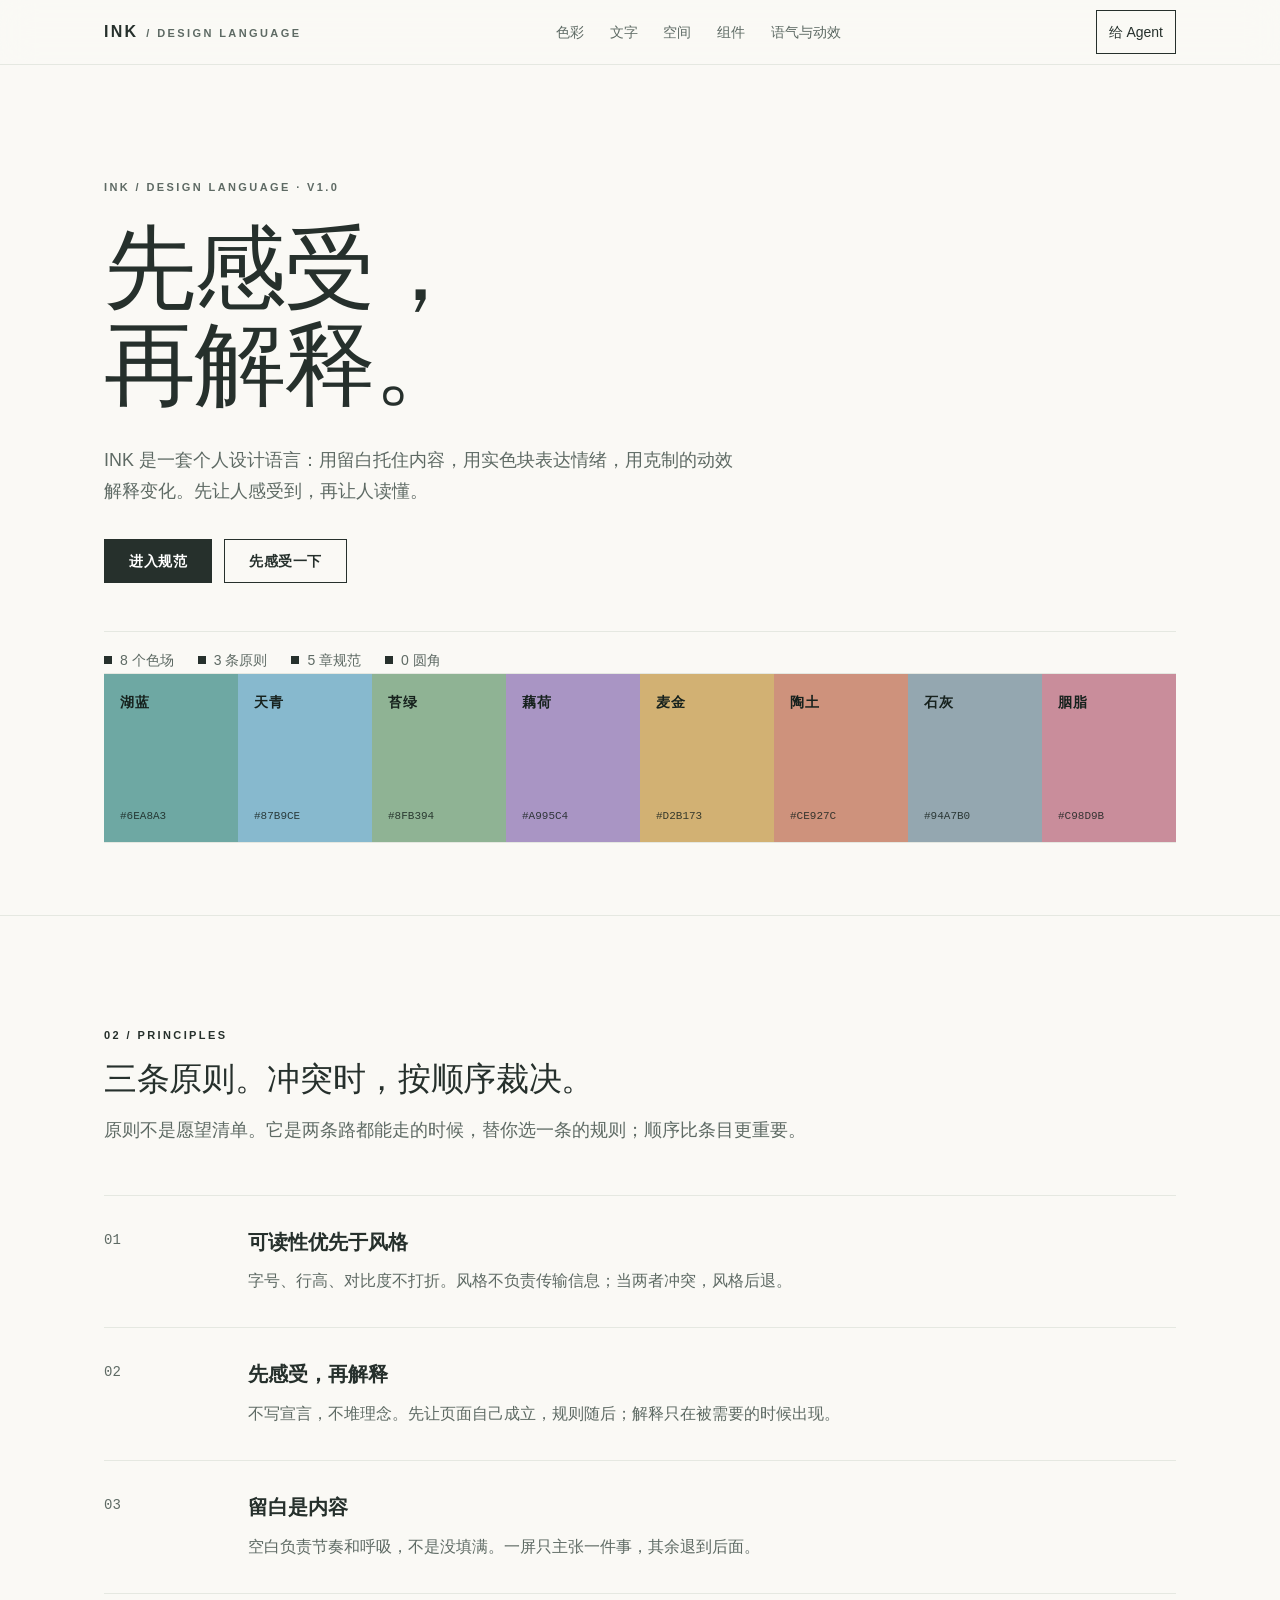
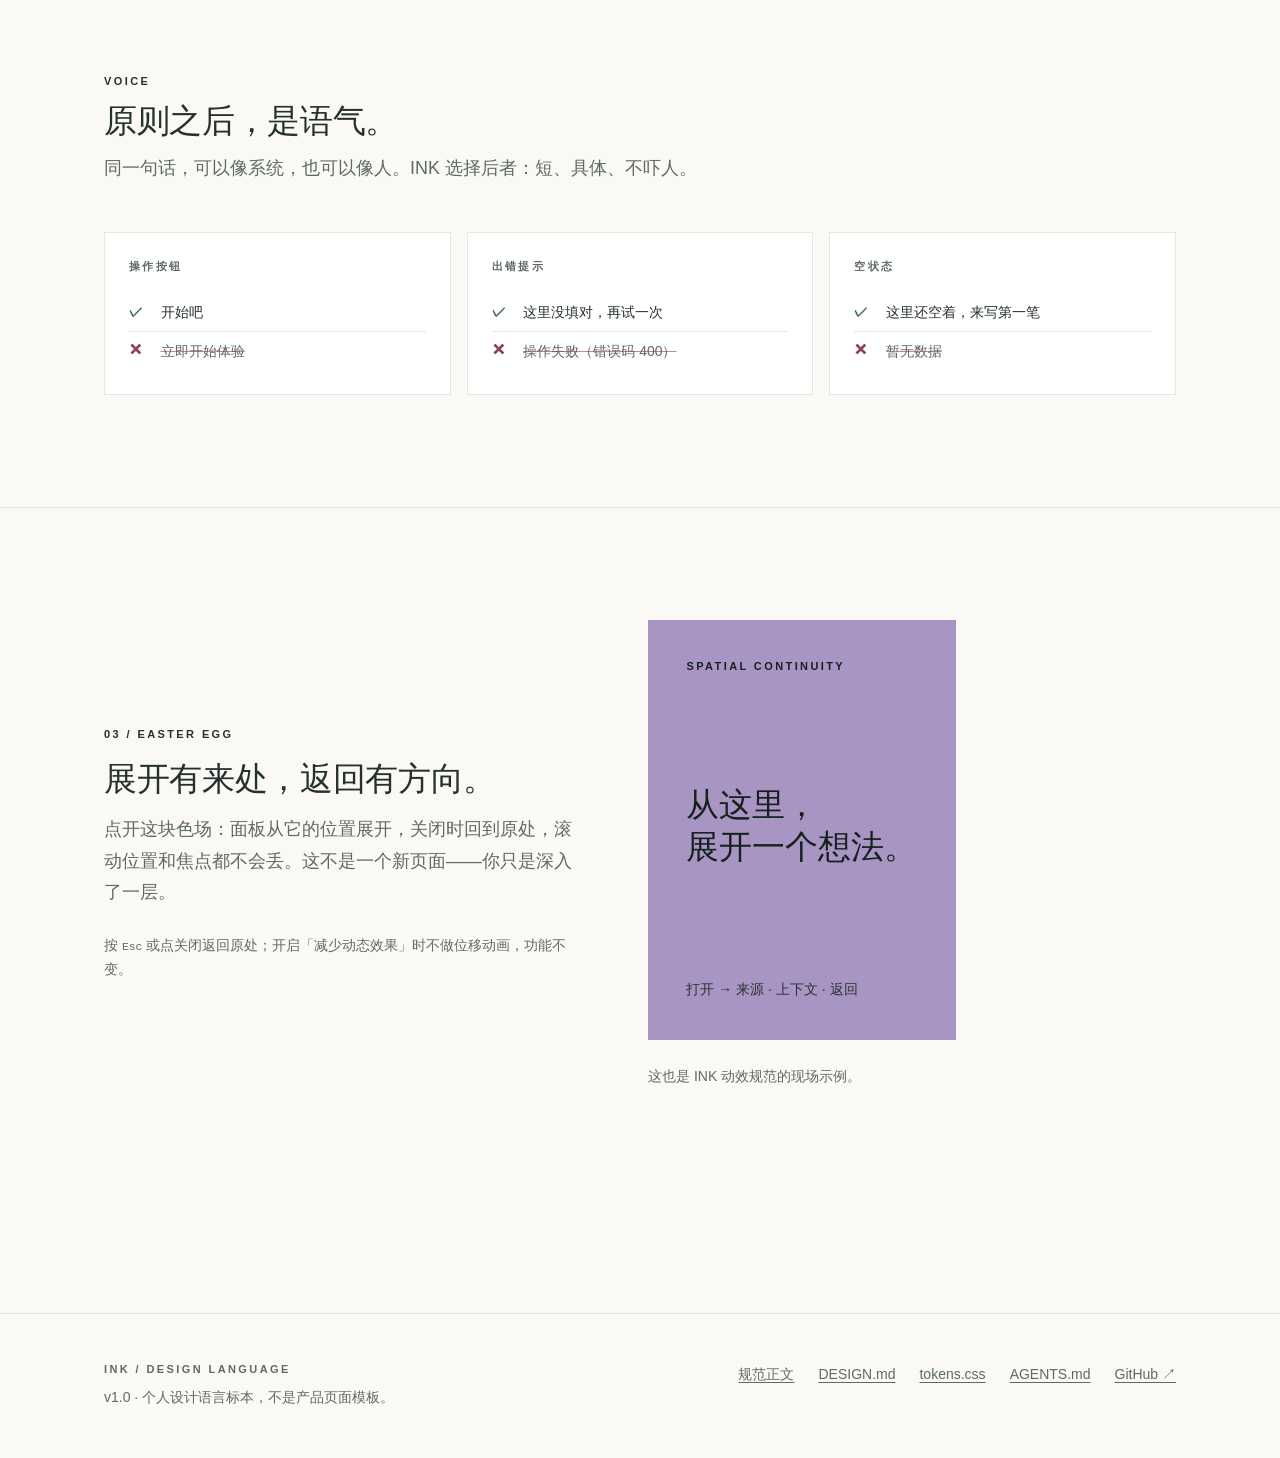
==== index.html @ 75562c55 "INK Design Language v1.0：首页、五章规范正文与 agent 文档" ====
<!doctype html>
<html lang="zh-CN">
<head>
  <meta charset="utf-8">
  <meta name="viewport" content="width=device-width, initial-scale=1">
  <title>INK Design Language · 先感受，再解释</title>
  <meta name="description" content="INK 是一套个人设计语言：用留白托住内容，用实色块表达情绪，用克制的动效解释变化。包含色彩、文字、空间、组件、语气与动效五章规范。">
  <meta name="theme-color" content="#FAF9F5">
  <meta property="og:title" content="INK Design Language · 先感受，再解释">
  <meta property="og:description" content="个人设计语言标本：8 个色场、3 条原则、5 章规范，以及一份可以直接交给 Agent 的实现约束。">
  <meta property="og:type" content="website">
  <link rel="icon" href="assets/favicon.svg" type="image/svg+xml">
  <link rel="stylesheet" href="tokens.css">
  <link rel="stylesheet" href="assets/site.css">
</head>
<body>
  <a class="skip-link" href="#main">跳到内容</a>

  <header class="site-header">
    <div class="site-header__inner">
      <a class="brand" href="index.html">INK <span class="brand__sub">/ Design Language</span></a>
      <nav class="site-nav" aria-label="规范正文">
        <a href="spec/color.html">色彩</a>
        <a href="spec/typography.html">文字</a>
        <a href="spec/space.html">空间</a>
        <a href="spec/components.html">组件</a>
        <a href="spec/voice-motion.html">语气与动效</a>
      </nav>
      <a class="nav-agent" href="AGENTS.md">给 Agent</a>
    </div>
  </header>

  <main id="main">
    <!-- 01 / 开场：一句话，是第一屏的主角 -->
    <section class="hero">
      <div class="wrap">
        <p class="kicker rise" style="--i: 0">INK / DESIGN LANGUAGE · v1.0</p>
        <h1 class="display hero__title rise" style="--i: 1">先感受，<br>再解释。</h1>
        <p class="lede hero__lede rise" style="--i: 2">INK 是一套个人设计语言：用留白托住内容，用实色块表达情绪，用克制的动效解释变化。先让人感受到，再让人读懂。</p>
        <div class="hero__actions rise" style="--i: 3">
          <a class="btn btn--primary" href="spec/color.html">进入规范</a>
          <a class="btn" href="#easter">先感受一下</a>
        </div>
        <p class="hero__meta rise" style="--i: 4">
          <span>8 个色场</span>
          <span>3 条原则</span>
          <span>5 章规范</span>
          <span>0 圆角</span>
        </p>
      </div>

      <div class="wrap">
        <nav class="band" aria-label="INK 色板；每一项进入色彩规范">
          <a class="band__item tone-lake" href="spec/color.html#swatch-lake">
            <span class="band__name">湖蓝</span>
            <span class="band__token">#6EA8A3</span>
          </a>
          <a class="band__item tone-sky" href="spec/color.html#swatch-sky">
            <span class="band__name">天青</span>
            <span class="band__token">#87B9CE</span>
          </a>
          <a class="band__item tone-moss" href="spec/color.html#swatch-moss">
            <span class="band__name">苔绿</span>
            <span class="band__token">#8FB394</span>
          </a>
          <a class="band__item tone-lotus" href="spec/color.html#swatch-lotus">
            <span class="band__name">藕荷</span>
            <span class="band__token">#A995C4</span>
          </a>
          <a class="band__item tone-wheat" href="spec/color.html#swatch-wheat">
            <span class="band__name">麦金</span>
            <span class="band__token">#D2B173</span>
          </a>
          <a class="band__item tone-clay" href="spec/color.html#swatch-clay">
            <span class="band__name">陶土</span>
            <span class="band__token">#CE927C</span>
          </a>
          <a class="band__item tone-stone" href="spec/color.html#swatch-stone">
            <span class="band__name">石灰</span>
            <span class="band__token">#94A7B0</span>
          </a>
          <a class="band__item tone-rouge" href="spec/color.html#swatch-rouge">
            <span class="band__name">胭脂</span>
            <span class="band__token">#C98D9B</span>
          </a>
        </nav>
      </div>
    </section>

    <!-- 02 / 原则与语气 -->
    <section class="section" id="principles">
      <div class="wrap">
        <p class="kicker kicker--ink">02 / PRINCIPLES</p>
        <h2 class="h2" style="margin-top: var(--ink-space-4); max-width: 24em;">三条原则。冲突时，按顺序裁决。</h2>
        <p class="lede" style="margin-top: var(--ink-space-4);">原则不是愿望清单。它是两条路都能走的时候，替你选一条的规则；顺序比条目更重要。</p>

        <ol class="principles">
          <li class="principle">
            <span class="principle__index">01</span>
            <div class="principle__body">
              <h3 class="h3">可读性优先于风格</h3>
              <p>字号、行高、对比度不打折。风格不负责传输信息；当两者冲突，风格后退。</p>
            </div>
          </li>
          <li class="principle">
            <span class="principle__index">02</span>
            <div class="principle__body">
              <h3 class="h3">先感受，再解释</h3>
              <p>不写宣言，不堆理念。先让页面自己成立，规则随后；解释只在被需要的时候出现。</p>
            </div>
          </li>
          <li class="principle">
            <span class="principle__index">03</span>
            <div class="principle__body">
              <h3 class="h3">留白是内容</h3>
              <p>空白负责节奏和呼吸，不是没填满。一屏只主张一件事，其余退到后面。</p>
            </div>
          </li>
        </ol>

        <div style="margin-top: clamp(48px, 7vw, 80px);">
          <p class="kicker kicker--ink">VOICE</p>
          <h3 class="h2" style="margin-top: var(--ink-space-3); max-width: 24em;">原则之后，是语气。</h3>
          <p class="lede" style="margin-top: var(--ink-space-3);">同一句话，可以像系统，也可以像人。INK 选择后者：短、具体、不吓人。</p>
          <div class="voices">
            <div class="voice">
              <span class="voice__label">操作按钮</span>
              <p class="voice__line voice__line--do"><span class="voice__mark" aria-hidden="true">✓</span><span><span class="visually-hidden">推荐：</span>开始吧</span></p>
              <p class="voice__line voice__line--dont"><span class="voice__mark" aria-hidden="true">✕</span><span><span class="visually-hidden">避免：</span>立即开始体验</span></p>
            </div>
            <div class="voice">
              <span class="voice__label">出错提示</span>
              <p class="voice__line voice__line--do"><span class="voice__mark" aria-hidden="true">✓</span><span><span class="visually-hidden">推荐：</span>这里没填对，再试一次</span></p>
              <p class="voice__line voice__line--dont"><span class="voice__mark" aria-hidden="true">✕</span><span><span class="visually-hidden">避免：</span>操作失败（错误码 400）</span></p>
            </div>
            <div class="voice">
              <span class="voice__label">空状态</span>
              <p class="voice__line voice__line--do"><span class="voice__mark" aria-hidden="true">✓</span><span><span class="visually-hidden">推荐：</span>这里还空着，来写第一笔</span></p>
              <p class="voice__line voice__line--dont"><span class="voice__mark" aria-hidden="true">✕</span><span><span class="visually-hidden">避免：</span>暂无数据</span></p>
            </div>
          </div>
        </div>
      </div>
    </section>

    <!-- 03 / 彩蛋：空间连续性 -->
    <section class="section" id="easter">
      <div class="wrap egg">
        <div class="egg__copy">
          <p class="kicker kicker--ink">03 / EASTER EGG</p>
          <h2 class="h2">展开有来处，返回有方向。</h2>
          <p class="lede" style="margin-bottom: var(--ink-space-5);">点开这块色场：面板从它的位置展开，关闭时回到原处，滚动位置和焦点都不会丢。这不是一个新页面——你只是深入了一层。</p>
          <p class="egg__hint">按 <kbd class="mono">Esc</kbd> 或点关闭返回原处；开启「减少动态效果」时不做位移动画，功能不变。</p>
        </div>
        <div>
          <button class="egg__trigger" type="button" data-sheet-open="ink-sheet" aria-haspopup="dialog">
            <span class="kicker kicker--on-color">SPATIAL CONTINUITY</span>
            <span class="egg__trigger-title">从这里，<br>展开一个想法。</span>
            <span class="egg__trigger-hint">打开 → 来源 · 上下文 · 返回</span>
          </button>
          <p class="egg__hint">这也是 INK 动效规范的现场示例。</p>
        </div>
      </div>
    </section>
  </main>

  <footer class="site-footer">
    <div class="site-footer__inner">
      <div>
        <p class="kicker" style="margin-bottom: var(--ink-space-2);">INK / DESIGN LANGUAGE</p>
        <p>v1.0 · 个人设计语言标本，不是产品页面模板。</p>
      </div>
      <div class="site-footer__links" aria-label="规范文件与链接">
        <a href="spec/color.html">规范正文</a>
        <a href="DESIGN.md">DESIGN.md</a>
        <a href="tokens.css">tokens.css</a>
        <a href="AGENTS.md">AGENTS.md</a>
        <a href="https://github.com/knink-owo/INK-DesignLanguage">GitHub ↗</a>
      </div>
    </div>
  </footer>

  <!-- 空间连续性示例面板 -->
  <dialog class="sheet" id="ink-sheet" aria-labelledby="sheet-title">
    <div class="sheet__inner">
      <button class="sheet__close" type="button" data-sheet-close aria-label="关闭并返回原处">✕</button>
      <p class="kicker sheet__eyebrow">ORIGIN → DETAIL → RETURN</p>
      <h2 class="h2 sheet__title" id="sheet-title">你没有离开，<br>只是深入了一层。</h2>
      <p class="lede sheet__lede">面板从触发色块的位置展开。底层页面没有被替换，滚动位置和焦点都还在原地；关闭时，它回到出发的地方。</p>
      <div class="sheet__steps">
        <div class="sheet__step">
          <strong>01 / Origin</strong>
          来源：面板从触发元素的几何位置展开，方向可以理解。
        </div>
        <div class="sheet__step">
          <strong>02 / Context</strong>
          上下文：底层页面保留，不清空滚动位置，不打断正在做的事。
        </div>
        <div class="sheet__step">
          <strong>03 / Return</strong>
          返回：关闭或按 Esc，焦点回到触发元素，路径清楚。
        </div>
      </div>
      <div class="sheet__actions">
        <button class="btn btn--primary" type="button" data-sheet-close>返回原处</button>
        <a class="btn" href="spec/components.html">查看组件规范</a>
      </div>
    </div>
  </dialog>

  <script src="assets/site.js" defer></script>
</body>
</html>
---- tokens.css ----
/* ==========================================================================
   INK Design Language · v1.0 · implementation 1.0.0

   Framework-neutral tokens. No reset, no layout, no components.
   This file is the single source of truth for implementation values.
   Principles and usage rules live in DESIGN.md; agent constraints in AGENTS.md.
   Machine-readable twin: tokens.json
   ========================================================================== */

:root {
  color-scheme: light;

  /* ---------------------------------------------------------------------
     1. Brand fields — immutable v1.0 palette.
     All eight fields carry --ink-text-on-color (dark ink) by default.
     White text on these fields does NOT pass AA; do not use it.
     --------------------------------------------------------------------- */
  --ink-lake: #6EA8A3;    /* 湖蓝 · 品牌 / 主要强调 */
  --ink-sky: #87B9CE;     /* 天青 · 内容 / 信息 */
  --ink-moss: #8FB394;    /* 苔绿 · 积极 / 功能 */
  --ink-lotus: #A995C4;   /* 藕荷 · 创作 / 探索 */
  --ink-wheat: #D2B173;   /* 麦金 · 提醒 / 辅助 */
  --ink-clay: #CE927C;    /* 陶土 · 活动 / 次级强调 */
  --ink-stone: #94A7B0;   /* 石灰 · 中性 / 分区 */
  --ink-rouge: #C98D9B;   /* 胭脂 · 错误 / 危险 */

  /* ---------------------------------------------------------------------
     2. Base surfaces and ink.
     --------------------------------------------------------------------- */
  --ink-canvas: #FAF9F5;
  --ink-surface: #FFFFFF;
  --ink-ink: #26302C;
  --ink-ink-secondary: #5E6A64;
  --ink-ink-muted: #8B948E;
  --ink-line: #E5E8E1;

  /* ---------------------------------------------------------------------
     3. Semantic text and control roles.
     Meaning is separate from the raw value. Use these in UI.
     --------------------------------------------------------------------- */
  --ink-text-primary: var(--ink-ink);
  --ink-text-secondary: #5E6A64;      /* 5.36:1 on canvas */
  --ink-text-muted: #8B948E;          /* decorative / non-informative only */
  --ink-text-on-color: #16211D;       /* 6.12:1+ on all eight brand fields */
  --ink-text-on-ink: #FFFFFF;
  --ink-focus: #16211D;
  --ink-focus-offset: 4px;
  --ink-control-border: #5E6A64;
  --ink-link: var(--ink-text-primary); /* links also carry an underline */

  /* ---------------------------------------------------------------------
     4. Typography.
     --------------------------------------------------------------------- */
  --ink-font: "Segoe UI", "PingFang SC", "HarmonyOS Sans SC", "Microsoft YaHei",
    "Noto Sans SC", -apple-system, BlinkMacSystemFont, sans-serif;
  --ink-font-display: "Segoe UI Light", "Segoe UI", "PingFang SC",
    "HarmonyOS Sans SC", "Microsoft YaHei", sans-serif;
  --ink-font-mono: "Cascadia Code", "SFMono-Regular", Consolas,
    "Liberation Mono", monospace;

  --ink-weight-display: 300;
  --ink-weight-body: 400;
  --ink-weight-kicker: 600;
  --ink-weight-strong: 600;

  --ink-size-display: clamp(3rem, 7.2vw, 5.75rem);
  --ink-size-h1: clamp(2.25rem, 4.2vw, 3.5rem);
  --ink-size-h2: clamp(1.5rem, 2.6vw, 2.25rem);
  --ink-size-h3: clamp(1.125rem, 1.6vw, 1.375rem);
  --ink-size-body: 1rem;
  --ink-size-small: 0.875rem;
  --ink-size-kicker: 0.6875rem;

  --ink-leading-display: 1.05;
  --ink-leading-heading: 1.2;
  --ink-leading-body: 1.75;
  --ink-tracking-kicker: 2.4px;
  --ink-tracking-display: -0.02em;

  /* ---------------------------------------------------------------------
     5. Space. A 4-based scale. Section rhythm is product-local, not brand.
     --------------------------------------------------------------------- */
  --ink-space-1: 4px;
  --ink-space-2: 8px;
  --ink-space-3: 12px;
  --ink-space-4: 16px;
  --ink-space-5: 24px;
  --ink-space-6: 32px;
  --ink-space-7: 48px;
  --ink-space-8: 64px;
  --ink-space-9: 96px;
  --ink-space-10: 128px;

  /* ---------------------------------------------------------------------
     6. Geometry, layout, targets, focus.
     --------------------------------------------------------------------- */
  --ink-radius: 0px;
  --ink-wrap: 1200px;
  --ink-gutter: clamp(20px, 5vw, 64px);
  --ink-header-h: 64px;
  --ink-target-min: 44px;
  --ink-focus-width: 2px;
  --ink-border: 1px solid var(--ink-line);
  --ink-border-strong: 1px solid var(--ink-ink);

  /* ---------------------------------------------------------------------
     7. Elevation. Shadows explain hierarchy; they are not decoration.
     --------------------------------------------------------------------- */
  --ink-shadow-0: none;
  --ink-shadow-1: none;
  --ink-shadow-2: 0 10px 30px rgba(38, 48, 44, 0.12);
  --ink-shadow-3: 0 22px 60px rgba(38, 48, 44, 0.16);
  --ink-shadow-4: 0 36px 96px rgba(38, 48, 44, 0.20);
  --ink-z-floating: 20;
  --ink-z-panel: 40;
  --ink-z-modal: 60;
  --ink-overlay: rgba(22, 33, 29, 0.34);

  /* ---------------------------------------------------------------------
     8. Acrylic. Selective material for layers that float above content.
     Always paired with an opaque fallback.
     --------------------------------------------------------------------- */
  --ink-acrylic-blur: 16px;
  --ink-acrylic-opacity: 0.84;
  --ink-acrylic-background: rgba(250, 249, 245, var(--ink-acrylic-opacity));
  --ink-acrylic-border: rgba(255, 255, 255, 0.45);
  --ink-acrylic-translucency: 1; /* 0 when the user or browser prefers opacity */

  /* ---------------------------------------------------------------------
     9. Motion. Motion explains state changes.
     --------------------------------------------------------------------- */
  --ink-ease-in: cubic-bezier(0.1, 0.9, 0.2, 1);
  --ink-ease-out: cubic-bezier(0.7, 0, 1, 0.5);
  --ink-ease-snap: cubic-bezier(0.17, 0.89, 0.32, 1.18);
  --ink-duration-hover: 200ms;
  --ink-duration-press: 140ms;
  --ink-duration-expand: 380ms;
  --ink-duration-page: 420ms;
  --ink-stagger: 45ms;
  --ink-hover-lift: -3px;
  --ink-press-scale: 0.975;
}

/* Respect the user's motion preference at the token level.
   Components must not rely on animation completion to expose content. */
@media (prefers-reduced-motion: reduce) {
  :root {
    --ink-duration-hover: 0ms;
    --ink-duration-press: 0ms;
    --ink-duration-expand: 0ms;
    --ink-duration-page: 0ms;
    --ink-stagger: 0ms;
    --ink-hover-lift: 0px;
    --ink-press-scale: 1;
  }
}
---- assets/site.css ----
/* ==========================================================================
   INK Design Language · site.css
   The showcase site's own layout and components.
   Depends on tokens.css. No rounded corners, no decorative shadows.
   ========================================================================== */

/* --- 1. Minimal reset ---------------------------------------------------- */
*,
*::before,
*::after {
  box-sizing: border-box;
}

html {
  -webkit-text-size-adjust: 100%;
  scroll-behavior: smooth;
}

@media (prefers-reduced-motion: reduce) {
  html {
    scroll-behavior: auto;
  }
}

body {
  margin: 0;
  background: var(--ink-canvas);
  color: var(--ink-text-primary);
  font-family: var(--ink-font);
  font-size: var(--ink-size-body);
  font-weight: var(--ink-weight-body);
  line-height: var(--ink-leading-body);
  -webkit-font-smoothing: antialiased;
  text-rendering: optimizeLegibility;
}

h1,
h2,
h3,
h4,
p,
ul,
ol,
figure,
blockquote {
  margin: 0;
}

ul,
ol {
  padding: 0;
  list-style: none;
}

img,
svg {
  display: block;
  max-width: 100%;
}

button,
input,
textarea,
select {
  font: inherit;
  color: inherit;
}

a {
  color: var(--ink-link);
  text-decoration: underline;
  text-decoration-thickness: 1px;
  text-underline-offset: 3px;
}

a:hover {
  text-decoration-thickness: 2px;
}

::selection {
  background: var(--ink-lake);
  color: var(--ink-text-on-color);
}

:focus-visible {
  outline: var(--ink-focus-width) solid var(--ink-focus);
  outline-offset: var(--ink-focus-offset);
}

/* --- 2. Layout primitives ------------------------------------------------ */
.wrap {
  width: 100%;
  max-width: var(--ink-wrap);
  margin-inline: auto;
  padding-inline: var(--ink-gutter);
}

.section {
  border-top: var(--ink-border);
  padding-block: clamp(64px, 9vw, 112px);
}

.section--flush {
  padding-block: 0;
}

.skip-link {
  position: absolute;
  left: var(--ink-space-4);
  top: -100px;
  z-index: 100;
  background: var(--ink-ink);
  color: var(--ink-text-on-ink);
  padding: var(--ink-space-3) var(--ink-space-5);
  font-size: var(--ink-size-small);
  text-decoration: none;
}

.skip-link:focus {
  top: var(--ink-space-4);
}

.visually-hidden {
  position: absolute;
  width: 1px;
  height: 1px;
  margin: -1px;
  padding: 0;
  overflow: hidden;
  clip: rect(0 0 0 0);
  white-space: nowrap;
  border: 0;
}

/* --- 3. Typography ------------------------------------------------------- */
.kicker {
  display: block;
  font-size: var(--ink-size-kicker);
  font-weight: var(--ink-weight-kicker);
  letter-spacing: var(--ink-tracking-kicker);
  line-height: 1.4;
  text-transform: uppercase;
  color: var(--ink-text-secondary);
}

.kicker--ink {
  color: var(--ink-text-primary);
}

.kicker--on-color {
  color: var(--ink-text-on-color);
}

.display {
  font-family: var(--ink-font-display);
  font-size: var(--ink-size-display);
  font-weight: var(--ink-weight-display);
  line-height: var(--ink-leading-display);
  letter-spacing: var(--ink-tracking-display);
}

.h1 {
  font-family: var(--ink-font-display);
  font-size: var(--ink-size-h1);
  font-weight: var(--ink-weight-display);
  line-height: var(--ink-leading-heading);
  letter-spacing: -0.01em;
}

.h2 {
  font-size: var(--ink-size-h2);
  font-weight: var(--ink-weight-display);
  line-height: var(--ink-leading-heading);
  letter-spacing: -0.01em;
}

.h3 {
  font-size: var(--ink-size-h3);
  font-weight: var(--ink-weight-strong);
  line-height: 1.35;
}

.lede {
  max-width: 42em;
  font-size: clamp(1rem, 1.4vw, 1.125rem);
  line-height: var(--ink-leading-body);
  color: var(--ink-text-secondary);
}

.dim {
  color: var(--ink-text-secondary);
}

.mono {
  font-family: var(--ink-font-mono);
  font-size: 0.8125em;
  letter-spacing: 0;
}

.nowrap {
  white-space: nowrap;
}

/* --- 4. Header ----------------------------------------------------------- */
.site-header {
  position: sticky;
  top: 0;
  z-index: var(--ink-z-floating);
  border-bottom: var(--ink-border);
  background: var(--ink-surface); /* opaque fallback first */
}

@supports (backdrop-filter: blur(1px)) {
  .site-header {
    background: var(--ink-acrylic-background);
    -webkit-backdrop-filter: blur(var(--ink-acrylic-blur));
    backdrop-filter: blur(var(--ink-acrylic-blur));
  }
}

.site-header__inner {
  display: flex;
  align-items: center;
  justify-content: space-between;
  gap: var(--ink-space-5);
  min-height: var(--ink-header-h);
  max-width: var(--ink-wrap);
  margin-inline: auto;
  padding-inline: var(--ink-gutter);
}

.brand {
  display: inline-flex;
  align-items: baseline;
  gap: var(--ink-space-2);
  color: var(--ink-text-primary);
  font-size: 1rem;
  font-weight: var(--ink-weight-strong);
  letter-spacing: 0.14em;
  text-decoration: none;
  white-space: nowrap;
}

.brand__sub {
  font-size: var(--ink-size-kicker);
  font-weight: var(--ink-weight-kicker);
  letter-spacing: var(--ink-tracking-kicker);
  text-transform: uppercase;
  color: var(--ink-text-secondary);
}

.site-nav {
  display: flex;
  align-items: center;
  gap: clamp(12px, 2vw, 28px);
  overflow-x: auto;
  scrollbar-width: none;
}

.site-nav::-webkit-scrollbar {
  display: none;
}

.site-nav a {
  display: inline-flex;
  align-items: center;
  min-height: var(--ink-target-min);
  font-size: var(--ink-size-small);
  color: var(--ink-text-secondary);
  text-decoration: none;
  white-space: nowrap;
}

.site-nav a:hover {
  color: var(--ink-text-primary);
  text-decoration: underline;
  text-underline-offset: 4px;
}

.site-nav a[aria-current="page"] {
  color: var(--ink-text-primary);
  font-weight: var(--ink-weight-strong);
  box-shadow: inset 0 -2px 0 var(--ink-ink);
}

.nav-agent {
  display: inline-flex;
  align-items: center;
  min-height: var(--ink-target-min);
  padding-inline: var(--ink-space-3);
  border: var(--ink-border-strong);
  font-size: var(--ink-size-small);
  color: var(--ink-text-primary);
  text-decoration: none;
  white-space: nowrap;
}

.nav-agent:hover {
  background: var(--ink-ink);
  color: var(--ink-text-on-ink);
  text-decoration: none;
}

/* --- 5. Buttons ---------------------------------------------------------- */
.btn {
  display: inline-flex;
  align-items: center;
  justify-content: center;
  gap: var(--ink-space-2);
  min-height: var(--ink-target-min);
  padding-inline: var(--ink-space-5);
  border: var(--ink-border-strong);
  background: transparent;
  color: var(--ink-text-primary);
  font-size: var(--ink-size-small);
  font-weight: var(--ink-weight-strong);
  letter-spacing: 0.04em;
  text-decoration: none;
  cursor: pointer;
  transition: background-color var(--ink-duration-hover) var(--ink-ease-in),
    color var(--ink-duration-hover) var(--ink-ease-in),
    transform var(--ink-duration-press) var(--ink-ease-in);
}

.btn:hover {
  background: var(--ink-surface);
}

.btn:active {
  transform: scale(var(--ink-press-scale));
}

.btn--primary {
  background: var(--ink-ink);
  color: var(--ink-text-on-ink);
  border-color: var(--ink-ink);
}

.btn--primary:hover {
  background: #1b241f;
  color: var(--ink-text-on-ink);
}

.btn--field {
  background: var(--ink-lake);
  color: var(--ink-text-on-color);
  border-color: transparent;
}

.btn--field:hover {
  background: #62a09a;
  color: var(--ink-text-on-color);
}

.btn[disabled],
.btn[aria-disabled="true"] {
  opacity: 0.45;
  cursor: not-allowed;
  transform: none;
}

/* --- 6. Color tones (brand fields) -------------------------------------- */
.tone-lake {
  background: var(--ink-lake);
  color: var(--ink-text-on-color);
}
.tone-sky {
  background: var(--ink-sky);
  color: var(--ink-text-on-color);
}
.tone-moss {
  background: var(--ink-moss);
  color: var(--ink-text-on-color);
}
.tone-lotus {
  background: var(--ink-lotus);
  color: var(--ink-text-on-color);
}
.tone-wheat {
  background: var(--ink-wheat);
  color: var(--ink-text-on-color);
}
.tone-clay {
  background: var(--ink-clay);
  color: var(--ink-text-on-color);
}
.tone-stone {
  background: var(--ink-stone);
  color: var(--ink-text-on-color);
}
.tone-rouge {
  background: var(--ink-rouge);
  color: var(--ink-text-on-color);
}

/* --- 7. Homepage: hero --------------------------------------------------- */
.hero {
  padding-top: clamp(56px, 9vw, 120px);
  padding-bottom: clamp(40px, 6vw, 72px);
}

.hero__title {
  margin-top: var(--ink-space-5);
  margin-bottom: var(--ink-space-6);
}

.hero__lede {
  max-width: 36em;
}

.hero__actions {
  display: flex;
  flex-wrap: wrap;
  gap: var(--ink-space-3);
  margin-top: var(--ink-space-6);
}

.hero__meta {
  display: flex;
  flex-wrap: wrap;
  gap: var(--ink-space-2) var(--ink-space-5);
  margin-top: var(--ink-space-7);
  padding-top: var(--ink-space-4);
  border-top: var(--ink-border);
  color: var(--ink-text-secondary);
  font-size: var(--ink-size-small);
}

.hero__meta span::before {
  content: "";
  display: inline-block;
  width: 8px;
  height: 8px;
  margin-right: var(--ink-space-2);
  background: var(--ink-ink);
  vertical-align: 1px;
}

/* Color band: the palette is the first piece of content. */
.band {
  display: grid;
  grid-template-columns: repeat(8, 1fr);
  border-top: var(--ink-border);
  border-bottom: var(--ink-border);
}

.band__item {
  display: flex;
  flex-direction: column;
  justify-content: space-between;
  gap: var(--ink-space-6);
  min-height: clamp(112px, 14vw, 168px);
  padding: var(--ink-space-4);
  color: var(--ink-text-on-color);
  text-decoration: none;
  transition: transform var(--ink-duration-expand) var(--ink-ease-snap),
    box-shadow var(--ink-duration-expand) var(--ink-ease-snap);
}

.band__item:hover {
  transform: translateY(var(--ink-hover-lift));
  box-shadow: var(--ink-shadow-2);
  z-index: 1;
}

.band__name {
  font-size: var(--ink-size-small);
  font-weight: var(--ink-weight-strong);
  letter-spacing: 0.06em;
}

.band__token {
  font-family: var(--ink-font-mono);
  font-size: 0.6875rem;
  opacity: 0.82;
}

/* --- 8. Homepage: principles -------------------------------------------- */
.principles {
  margin-top: var(--ink-space-7);
  border-top: var(--ink-border);
}

.principle {
  display: grid;
  grid-template-columns: minmax(64px, 120px) minmax(0, 1fr);
  gap: var(--ink-space-5);
  padding-block: var(--ink-space-6);
  border-bottom: var(--ink-border);
}

.principle__index {
  font-family: var(--ink-font-mono);
  font-size: var(--ink-size-small);
  color: var(--ink-text-secondary);
}

.principle__body h3 {
  margin-bottom: var(--ink-space-3);
}

.principle__body p {
  max-width: 46em;
  color: var(--ink-text-secondary);
}

/* --- 9. Homepage: voice samples ----------------------------------------- */
.voices {
  display: grid;
  grid-template-columns: repeat(3, minmax(0, 1fr));
  gap: var(--ink-space-4);
  margin-top: var(--ink-space-7);
}

.voice {
  border: var(--ink-border);
  background: var(--ink-surface);
  padding: var(--ink-space-5);
}

.voice__label {
  display: block;
  margin-bottom: var(--ink-space-4);
  font-size: var(--ink-size-kicker);
  font-weight: var(--ink-weight-kicker);
  letter-spacing: var(--ink-tracking-kicker);
  text-transform: uppercase;
  color: var(--ink-text-secondary);
}

.voice__line {
  display: flex;
  gap: var(--ink-space-3);
  padding-block: var(--ink-space-2);
  font-size: var(--ink-size-small);
  line-height: 1.6;
}

.voice__line + .voice__line {
  border-top: var(--ink-border);
}

.voice__mark {
  flex: none;
  width: 1.4em;
  font-family: var(--ink-font-mono);
  font-weight: 700;
}

.voice__line--do .voice__mark {
  color: #3f6b4c;
}

.voice__line--dont .voice__mark {
  color: #8c4150;
}

.voice__line--dont span:last-child {
  color: var(--ink-text-secondary);
  text-decoration: line-through;
  text-decoration-color: rgba(140, 65, 80, 0.6);
}

/* --- 10. Homepage: easter egg ------------------------------------------- */
.egg {
  display: grid;
  grid-template-columns: minmax(0, 1fr) minmax(0, 1.1fr);
  gap: clamp(24px, 5vw, 72px);
  align-items: center;
}

.egg__copy .h2 {
  margin-top: var(--ink-space-4);
  margin-bottom: var(--ink-space-4);
}

.egg__trigger {
  display: flex;
  flex-direction: column;
  justify-content: space-between;
  gap: var(--ink-space-8);
  min-height: clamp(280px, 34vw, 420px);
  padding: clamp(24px, 3vw, 40px);
  border: 0;
  background: var(--ink-lotus);
  color: var(--ink-text-on-color);
  text-align: left;
  cursor: pointer;
  transition: transform var(--ink-duration-expand) var(--ink-ease-snap),
    box-shadow var(--ink-duration-expand) var(--ink-ease-snap);
}

.egg__trigger:hover {
  transform: translateY(var(--ink-hover-lift));
  box-shadow: var(--ink-shadow-3);
}

.egg__trigger:active {
  transform: scale(var(--ink-press-scale));
}

.egg__trigger-title {
  font-family: var(--ink-font-display);
  font-size: clamp(1.5rem, 2.6vw, 2.25rem);
  font-weight: var(--ink-weight-display);
  line-height: 1.25;
}

.egg__trigger-hint {
  font-size: var(--ink-size-small);
  opacity: 0.85;
}

.egg__hint {
  margin-top: var(--ink-space-5);
  font-size: var(--ink-size-small);
  color: var(--ink-text-secondary);
}

/* --- 11. Chapter pages --------------------------------------------------- */
.chapter-hero {
  padding-top: clamp(56px, 8vw, 96px);
  padding-bottom: clamp(32px, 5vw, 56px);
  border-bottom: var(--ink-border);
}

.chapter-hero__meta {
  display: flex;
  flex-wrap: wrap;
  align-items: center;
  gap: var(--ink-space-2) var(--ink-space-4);
  margin-bottom: var(--ink-space-5);
}

.chapter-hero__title {
  max-width: 22em;
  margin-bottom: var(--ink-space-5);
}

.chapter-hero__lede {
  max-width: 44em;
}

.chapter-body {
  padding-block: clamp(48px, 7vw, 88px);
}

.spec-section {
  padding-block: clamp(40px, 5vw, 64px);
  border-top: var(--ink-border);
}

.spec-section:first-child {
  border-top: 0;
  padding-top: 0;
}

.spec-head {
  display: grid;
  grid-template-columns: minmax(0, 1fr) minmax(0, 1fr);
  gap: var(--ink-space-5) clamp(24px, 5vw, 64px);
  align-items: baseline;
  margin-bottom: var(--ink-space-6);
}

.spec-head__index {
  display: block;
  margin-bottom: var(--ink-space-3);
  font-family: var(--ink-font-mono);
  font-size: var(--ink-size-small);
  color: var(--ink-text-secondary);
}

.spec-head .lede {
  max-width: 40em;
}

/* --- 12. Grids and panels ------------------------------------------------ */
.grid {
  display: grid;
  gap: var(--ink-space-4);
}

.grid--2 {
  grid-template-columns: repeat(2, minmax(0, 1fr));
}

.grid--3 {
  grid-template-columns: repeat(3, minmax(0, 1fr));
}

.grid--4 {
  grid-template-columns: repeat(4, minmax(0, 1fr));
}

.grid--6 {
  grid-template-columns: repeat(6, minmax(0, 1fr));
}

.panel {
  border: var(--ink-border);
  background: var(--ink-surface);
  padding: var(--ink-space-5);
}

.panel--flush {
  padding: 0;
}

.panel__label {
  display: block;
  margin-bottom: var(--ink-space-4);
  font-size: var(--ink-size-kicker);
  font-weight: var(--ink-weight-kicker);
  letter-spacing: var(--ink-tracking-kicker);
  text-transform: uppercase;
  color: var(--ink-text-secondary);
}

/* --- 13. Color spec ------------------------------------------------------ */
.swatch-grid {
  display: grid;
  grid-template-columns: repeat(4, minmax(0, 1fr));
  gap: var(--ink-space-4);
}

.swatch {
  border: var(--ink-border);
  background: var(--ink-surface);
}

.swatch__color {
  display: flex;
  flex-direction: column;
  justify-content: flex-end;
  gap: 2px;
  min-height: 104px;
  padding: var(--ink-space-3);
  font-family: var(--ink-font-mono);
  font-size: 0.75rem;
  color: var(--ink-text-on-color);
}

.swatch__name {
  font-family: var(--ink-font);
  font-size: var(--ink-size-small);
  font-weight: var(--ink-weight-strong);
}

.swatch__meta {
  display: grid;
  gap: 2px;
  padding: var(--ink-space-3);
  font-size: var(--ink-size-small);
  color: var(--ink-text-secondary);
}

.swatch__role {
  color: var(--ink-text-primary);
}

.swatch-mini {
  height: 64px;
  margin-bottom: var(--ink-space-4);
  border: var(--ink-border);
}

/* --- 14. Tables ---------------------------------------------------------- */
.table-wrap {
  overflow-x: auto;
  border: var(--ink-border);
  background: var(--ink-surface);
}

.spec-table {
  width: 100%;
  border-collapse: collapse;
  font-size: var(--ink-size-small);
  text-align: left;
}

.spec-table caption {
  padding: var(--ink-space-3) var(--ink-space-4);
  border-bottom: var(--ink-border);
  font-size: var(--ink-size-kicker);
  font-weight: var(--ink-weight-kicker);
  letter-spacing: var(--ink-tracking-kicker);
  text-transform: uppercase;
  color: var(--ink-text-secondary);
  text-align: left;
}

.spec-table th {
  padding: var(--ink-space-3) var(--ink-space-4);
  border-bottom: var(--ink-border);
  font-size: var(--ink-size-kicker);
  font-weight: var(--ink-weight-kicker);
  letter-spacing: 0.06em;
  text-transform: uppercase;
  color: var(--ink-text-secondary);
  white-space: nowrap;
  vertical-align: bottom;
}

.spec-table td {
  padding: var(--ink-space-3) var(--ink-space-4);
  border-bottom: var(--ink-border);
  vertical-align: top;
}

.spec-table tr:last-child td {
  border-bottom: 0;
}

.spec-table code {
  font-family: var(--ink-font-mono);
  font-size: 0.8125rem;
}

/* --- 15. Type specimens -------------------------------------------------- */
.type-list {
  border-top: var(--ink-border);
}

.type-row {
  display: grid;
  grid-template-columns: minmax(0, 1fr) minmax(140px, 200px);
  gap: var(--ink-space-4) var(--ink-space-6);
  align-items: baseline;
  padding-block: var(--ink-space-5);
  border-bottom: var(--ink-border);
}

.type-row__sample {
  overflow-wrap: anywhere;
}

.type-row__meta {
  font-family: var(--ink-font-mono);
  font-size: 0.75rem;
  line-height: 1.8;
  color: var(--ink-text-secondary);
}

.sample-display {
  font-family: var(--ink-font-display);
  font-size: var(--ink-size-display);
  font-weight: var(--ink-weight-display);
  line-height: var(--ink-leading-display);
  letter-spacing: var(--ink-tracking-display);
}

.sample-h1 {
  font-family: var(--ink-font-display);
  font-size: var(--ink-size-h1);
  font-weight: var(--ink-weight-display);
  line-height: var(--ink-leading-heading);
}

.sample-h2 {
  font-size: var(--ink-size-h2);
  font-weight: var(--ink-weight-display);
  line-height: var(--ink-leading-heading);
}

.sample-body {
  font-size: var(--ink-size-body);
  line-height: var(--ink-leading-body);
}

.sample-small {
  font-size: var(--ink-size-small);
}

.sample-kicker {
  font-size: var(--ink-size-kicker);
  font-weight: var(--ink-weight-kicker);
  letter-spacing: var(--ink-tracking-kicker);
  text-transform: uppercase;
}

/* --- 16. Spacing scale --------------------------------------------------- */
.scale-list {
  border-top: var(--ink-border);
}

.scale-row {
  display: grid;
  grid-template-columns: minmax(72px, 96px) minmax(0, 1fr) minmax(120px, 160px);
  gap: var(--ink-space-4);
  align-items: center;
  padding-block: var(--ink-space-3);
  border-bottom: var(--ink-border);
  font-size: var(--ink-size-small);
}

.scale-row__bar {
  height: 16px;
  background: var(--ink-lake);
}

.scale-row__meta {
  font-family: var(--ink-font-mono);
  color: var(--ink-text-secondary);
  text-align: right;
}

/* --- 17. Component demos ------------------------------------------------- */
.demo-stage {
  display: flex;
  flex-wrap: wrap;
  align-items: center;
  gap: var(--ink-space-4);
  padding: clamp(20px, 3vw, 32px);
  border: var(--ink-border);
  background: var(--ink-surface);
}

.demo-stage--column {
  flex-direction: column;
  align-items: stretch;
}

.demo-caption {
  margin-top: var(--ink-space-3);
  font-size: var(--ink-size-small);
  color: var(--ink-text-secondary);
}

.field {
  display: grid;
  gap: var(--ink-space-2);
  max-width: 420px;
  font-size: var(--ink-size-small);
}

.field__label {
  font-weight: var(--ink-weight-strong);
}

.input {
  min-height: var(--ink-target-min);
  padding: var(--ink-space-2) var(--ink-space-3);
  border: 1px solid var(--ink-control-border);
  border-radius: var(--ink-radius);
  background: var(--ink-surface);
  color: var(--ink-text-primary);
}

.input:hover {
  border-color: var(--ink-ink);
}

.input:focus-visible {
  outline: var(--ink-focus-width) solid var(--ink-focus);
  outline-offset: 2px;
}

.input[aria-invalid="true"] {
  border-color: #8c4150;
}

.field__hint {
  color: var(--ink-text-secondary);
}

.field__error {
  color: #8c4150;
}

.tile {
  display: flex;
  flex-direction: column;
  justify-content: space-between;
  gap: var(--ink-space-5);
  min-height: 160px;
  padding: var(--ink-space-5);
  border: var(--ink-border);
  background: var(--ink-surface);
  transition: transform var(--ink-duration-expand) var(--ink-ease-snap),
    box-shadow var(--ink-duration-expand) var(--ink-ease-snap);
}

.tile--link {
  text-decoration: none;
  color: inherit;
}

.tile--link:hover {
  transform: translateY(var(--ink-hover-lift));
  box-shadow: var(--ink-shadow-2);
}

.tile--link:active {
  transform: scale(var(--ink-press-scale));
}

.tile__meta {
  font-size: var(--ink-size-small);
  color: var(--ink-text-secondary);
}

.chip {
  display: inline-flex;
  align-items: center;
  min-height: 28px;
  padding-inline: var(--ink-space-2);
  border: var(--ink-border);
  background: var(--ink-surface);
  font-family: var(--ink-font-mono);
  font-size: 0.75rem;
  color: var(--ink-text-secondary);
}

.tag {
  display: inline-flex;
  align-items: center;
  gap: var(--ink-space-1);
  min-height: 28px;
  padding-inline: var(--ink-space-2);
  background: var(--ink-ink);
  color: var(--ink-text-on-ink);
  font-size: var(--ink-size-kicker);
  font-weight: var(--ink-weight-kicker);
  letter-spacing: var(--ink-tracking-kicker);
  text-transform: uppercase;
}

/* --- 18. Do / don't ------------------------------------------------------ */
.do-dont {
  display: grid;
  grid-template-columns: repeat(2, minmax(0, 1fr));
  gap: var(--ink-space-4);
}

.do-dont__panel {
  border: var(--ink-border);
  background: var(--ink-surface);
  padding: var(--ink-space-5);
}

.do-dont__head {
  display: flex;
  align-items: center;
  gap: var(--ink-space-3);
  margin-bottom: var(--ink-space-4);
  font-family: var(--ink-font-mono);
  font-size: var(--ink-size-small);
  font-weight: 700;
  letter-spacing: 0.06em;
}

.do-dont__panel--do {
  border-top: 8px solid var(--ink-moss);
}

.do-dont__panel--dont {
  border-top: 8px solid var(--ink-rouge);
}

.do-dont__body {
  display: grid;
  gap: var(--ink-space-3);
  font-size: var(--ink-size-small);
  color: var(--ink-text-secondary);
}

/* --- 19. Callouts and code ---------------------------------------------- */
.callout {
  border-left: 4px solid var(--ink-lake);
  background: var(--ink-surface);
  padding: var(--ink-space-4) var(--ink-space-5);
  font-size: var(--ink-size-small);
  color: var(--ink-text-secondary);
}

.callout strong {
  color: var(--ink-text-primary);
}

.callout--warn {
  border-left-color: var(--ink-clay);
}

.code-block {
  position: relative;
  background: var(--ink-ink);
  color: var(--ink-text-on-ink);
}

.code-block__head {
  display: flex;
  align-items: center;
  justify-content: space-between;
  gap: var(--ink-space-3);
  padding: var(--ink-space-2) var(--ink-space-4);
  border-bottom: 1px solid rgba(255, 255, 255, 0.18);
  font-family: var(--ink-font-mono);
  font-size: 0.75rem;
  color: rgba(255, 255, 255, 0.72);
}

.code-block pre {
  margin: 0;
  padding: var(--ink-space-4);
  overflow-x: auto;
  font-family: var(--ink-font-mono);
  font-size: 0.8125rem;
  line-height: 1.7;
}

.copy-btn {
  min-height: 32px;
  padding-inline: var(--ink-space-3);
  border: 1px solid rgba(255, 255, 255, 0.4);
  background: transparent;
  color: var(--ink-text-on-ink);
  font-family: var(--ink-font-mono);
  font-size: 0.75rem;
  cursor: pointer;
  transition: background-color var(--ink-duration-hover) var(--ink-ease-in);
}

.copy-btn:hover {
  background: rgba(255, 255, 255, 0.12);
}

.copy-btn.is-copied {
  border-color: var(--ink-moss);
}

/* --- 20. Pager and footer ------------------------------------------------ */
.pager {
  display: grid;
  grid-template-columns: repeat(2, minmax(0, 1fr));
  gap: var(--ink-space-4);
  margin-top: clamp(40px, 6vw, 72px);
  padding-top: var(--ink-space-6);
  border-top: var(--ink-border);
}

.pager__link {
  display: flex;
  flex-direction: column;
  gap: var(--ink-space-2);
  padding: var(--ink-space-4) var(--ink-space-5);
  border: var(--ink-border);
  color: var(--ink-text-primary);
  text-decoration: none;
  transition: background-color var(--ink-duration-hover) var(--ink-ease-in);
}

.pager__link:hover {
  background: var(--ink-surface);
}

.pager__link--next {
  text-align: right;
}

.pager__dir {
  font-family: var(--ink-font-mono);
  font-size: 0.75rem;
  color: var(--ink-text-secondary);
}

.site-footer {
  margin-top: clamp(64px, 9vw, 112px);
  border-top: var(--ink-border);
  padding-block: var(--ink-space-7);
}

.site-footer__inner {
  display: flex;
  flex-wrap: wrap;
  justify-content: space-between;
  gap: var(--ink-space-5);
  max-width: var(--ink-wrap);
  margin-inline: auto;
  padding-inline: var(--ink-gutter);
  font-size: var(--ink-size-small);
  color: var(--ink-text-secondary);
}

.site-footer__links {
  display: flex;
  flex-wrap: wrap;
  gap: var(--ink-space-2) var(--ink-space-5);
}

.site-footer a {
  color: var(--ink-text-secondary);
}

.site-footer a:hover {
  color: var(--ink-text-primary);
}

/* --- 21. Spatial sheet (dialog) ----------------------------------------- */
.sheet {
  width: min(760px, calc(100vw - 40px));
  max-height: calc(100dvh - 48px);
  margin: auto;
  padding: 0;
  border: 0;
  background: var(--ink-surface);
  color: var(--ink-text-primary);
  box-shadow: var(--ink-shadow-4);
  overflow-y: auto;
}

.sheet::backdrop {
  background: var(--ink-overlay);
}

.sheet__inner {
  padding: clamp(24px, 5vw, 56px);
}

.sheet__close {
  position: absolute;
  top: var(--ink-space-4);
  right: var(--ink-space-4);
  width: var(--ink-target-min);
  height: var(--ink-target-min);
  border: var(--ink-border);
  background: transparent;
  color: var(--ink-text-primary);
  font-size: 1.25rem;
  line-height: 1;
  cursor: pointer;
}

.sheet__close:hover {
  background: var(--ink-canvas);
}

.sheet__eyebrow {
  margin-bottom: var(--ink-space-4);
}

.sheet__title {
  margin-bottom: var(--ink-space-4);
}

.sheet__lede {
  margin-bottom: var(--ink-space-6);
}

.sheet__steps {
  display: grid;
  grid-template-columns: repeat(3, minmax(0, 1fr));
  gap: var(--ink-space-4);
  margin-top: var(--ink-space-6);
}

.sheet__step {
  border-top: 4px solid var(--ink-ink);
  padding-top: var(--ink-space-3);
  font-size: var(--ink-size-small);
  color: var(--ink-text-secondary);
}

.sheet__step strong {
  display: block;
  margin-bottom: var(--ink-space-2);
  font-family: var(--ink-font-mono);
  font-size: 0.75rem;
  letter-spacing: 0.06em;
  text-transform: uppercase;
  color: var(--ink-text-primary);
}

.sheet__actions {
  display: flex;
  flex-wrap: wrap;
  gap: var(--ink-space-3);
  margin-top: var(--ink-space-6);
}

/* --- 22. Load-in animation (plays once) --------------------------------- */
.rise {
  animation: rise var(--ink-duration-expand) var(--ink-ease-out) both;
  animation-delay: calc(var(--i, 0) * var(--ink-stagger));
}

@keyframes rise {
  from {
    opacity: 0;
    transform: translateY(12px);
  }
  to {
    opacity: 1;
    transform: none;
  }
}

@media (prefers-reduced-motion: reduce) {
  .rise {
    animation: none;
  }
}

/* --- 23. Responsive ------------------------------------------------------ */
@media (max-width: 980px) {
  .band {
    grid-template-columns: repeat(4, 1fr);
  }

  .voices {
    grid-template-columns: 1fr;
  }

  .egg {
    grid-template-columns: 1fr;
  }

  .spec-head {
    grid-template-columns: 1fr;
    gap: var(--ink-space-3);
  }

  .swatch-grid {
    grid-template-columns: repeat(2, minmax(0, 1fr));
  }

  .grid--4,
  .grid--6 {
    grid-template-columns: repeat(2, minmax(0, 1fr));
  }

  .sheet__steps {
    grid-template-columns: 1fr;
  }
}

@media (max-width: 680px) {
  .brand__sub {
    display: none;
  }

  .site-header__inner {
    gap: var(--ink-space-4);
  }

  .nav-agent {
    display: none;
  }

  .band {
    grid-template-columns: repeat(2, 1fr);
  }

  .band__item {
    min-height: 104px;
    gap: var(--ink-space-5);
  }

  .principle {
    grid-template-columns: 1fr;
    gap: var(--ink-space-2);
  }

  .grid--2,
  .grid--3,
  .grid--4,
  .grid--6,
  .do-dont,
  .pager {
    grid-template-columns: 1fr;
  }

  .type-row {
    grid-template-columns: 1fr;
    gap: var(--ink-space-2);
  }

  .scale-row {
    grid-template-columns: minmax(64px, 80px) minmax(0, 1fr);
  }

  .scale-row__meta {
    display: none;
  }

  .pager__link--next {
    text-align: left;
  }

  .site-footer__inner {
    display: grid;
  }
}
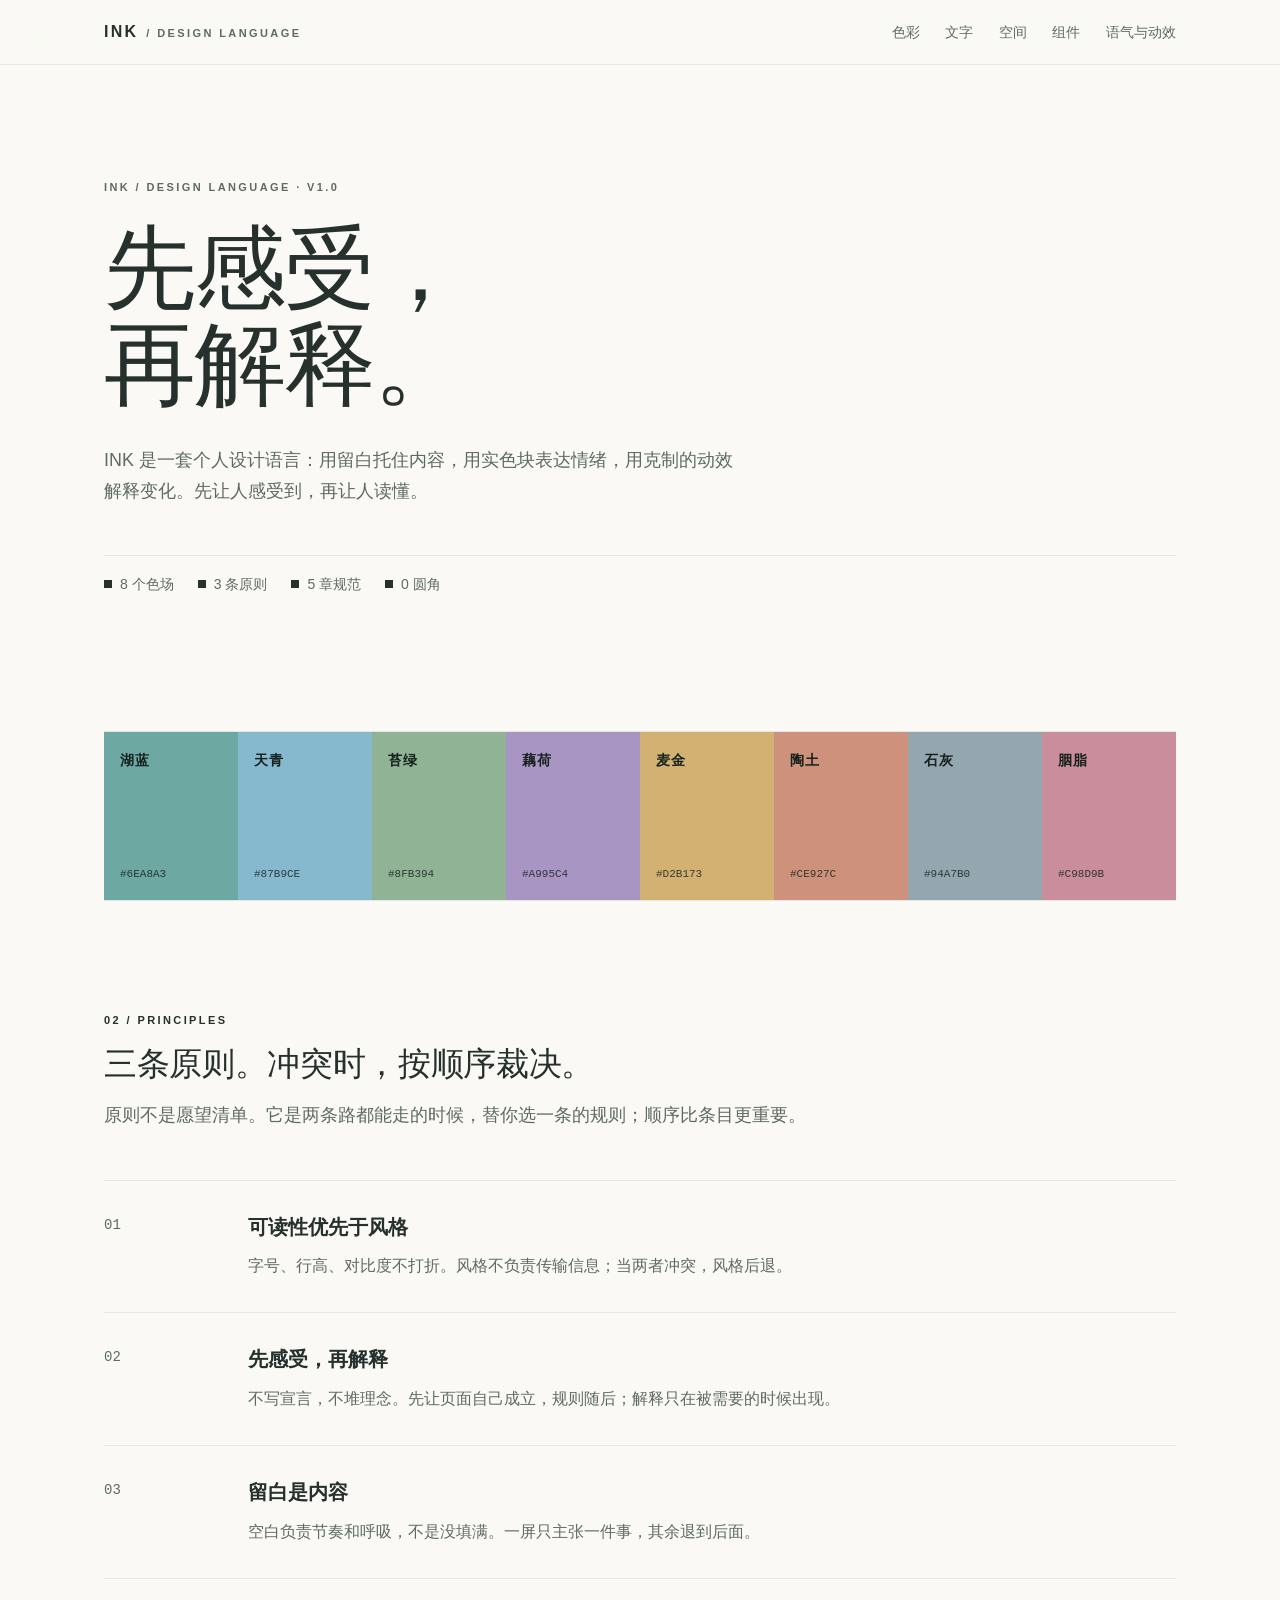
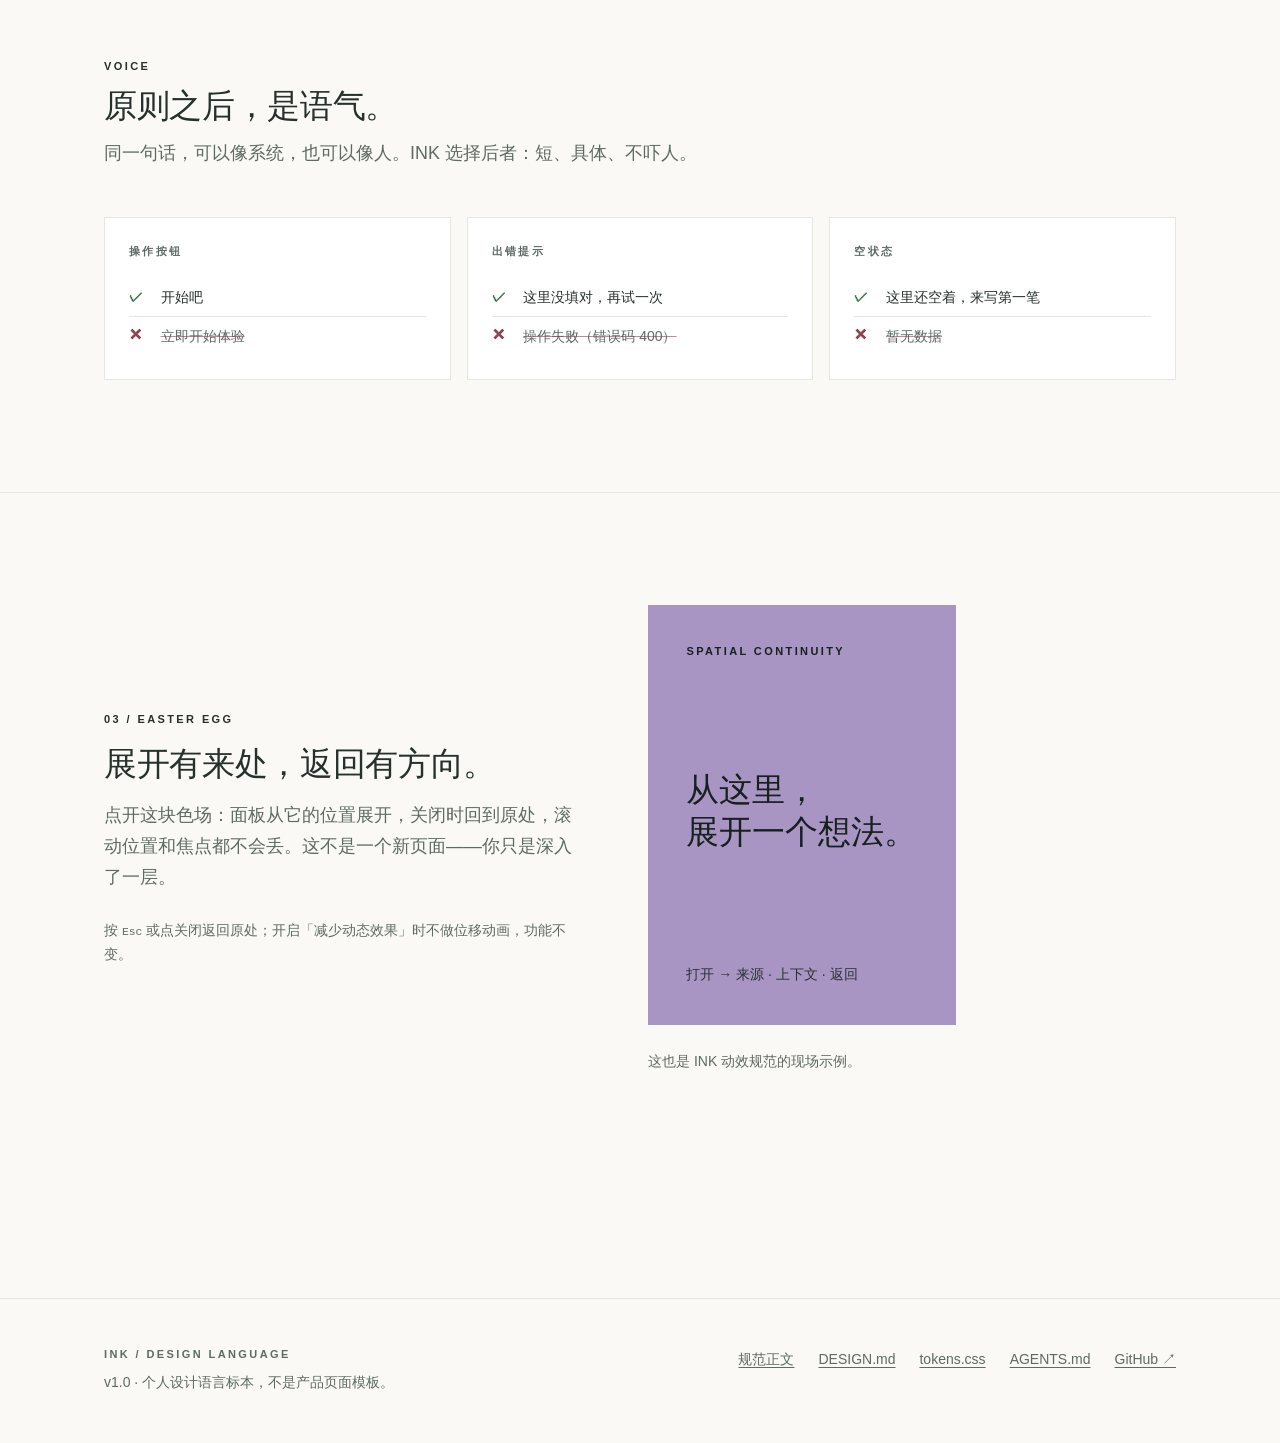
==== commit 7e1149dc: "INK Design Language v1.0：首页、五章规范正文与 agent 文档" ====
--- a/index.html
+++ b/index.html
@@ -26,22 +26,17 @@
         <a href="spec/components.html">组件</a>
         <a href="spec/voice-motion.html">语气与动效</a>
       </nav>
-      <a class="nav-agent" href="AGENTS.md">给 Agent</a>
     </div>
   </header>
 
   <main id="main">
-    <!-- 01 / 开场：一句话，是第一屏的主角 -->
+    <!-- 01 / 开场：一句话 + 八个色场，正好一屏 -->
     <section class="hero">
       <div class="wrap">
         <p class="kicker rise" style="--i: 0">INK / DESIGN LANGUAGE · v1.0</p>
         <h1 class="display hero__title rise" style="--i: 1">先感受，<br>再解释。</h1>
         <p class="lede hero__lede rise" style="--i: 2">INK 是一套个人设计语言：用留白托住内容，用实色块表达情绪，用克制的动效解释变化。先让人感受到，再让人读懂。</p>
-        <div class="hero__actions rise" style="--i: 3">
-          <a class="btn btn--primary" href="spec/color.html">进入规范</a>
-          <a class="btn" href="#easter">先感受一下</a>
-        </div>
-        <p class="hero__meta rise" style="--i: 4">
+        <p class="hero__meta rise" style="--i: 3">
           <span>8 个色场</span>
           <span>3 条原则</span>
           <span>5 章规范</span>
@@ -49,41 +44,41 @@
         </p>
       </div>
 
-      <div class="wrap">
-        <nav class="band" aria-label="INK 色板；每一项进入色彩规范">
-          <a class="band__item tone-lake" href="spec/color.html#swatch-lake">
+      <div class="wrap hero__band">
+        <ul class="band" aria-label="INK 的八个色场">
+          <li class="band__item tone-lake">
             <span class="band__name">湖蓝</span>
             <span class="band__token">#6EA8A3</span>
-          </a>
-          <a class="band__item tone-sky" href="spec/color.html#swatch-sky">
+          </li>
+          <li class="band__item tone-sky">
             <span class="band__name">天青</span>
             <span class="band__token">#87B9CE</span>
-          </a>
-          <a class="band__item tone-moss" href="spec/color.html#swatch-moss">
+          </li>
+          <li class="band__item tone-moss">
             <span class="band__name">苔绿</span>
             <span class="band__token">#8FB394</span>
-          </a>
-          <a class="band__item tone-lotus" href="spec/color.html#swatch-lotus">
+          </li>
+          <li class="band__item tone-lotus">
             <span class="band__name">藕荷</span>
             <span class="band__token">#A995C4</span>
-          </a>
-          <a class="band__item tone-wheat" href="spec/color.html#swatch-wheat">
+          </li>
+          <li class="band__item tone-wheat">
             <span class="band__name">麦金</span>
             <span class="band__token">#D2B173</span>
-          </a>
-          <a class="band__item tone-clay" href="spec/color.html#swatch-clay">
+          </li>
+          <li class="band__item tone-clay">
             <span class="band__name">陶土</span>
             <span class="band__token">#CE927C</span>
-          </a>
-          <a class="band__item tone-stone" href="spec/color.html#swatch-stone">
+          </li>
+          <li class="band__item tone-stone">
             <span class="band__name">石灰</span>
             <span class="band__token">#94A7B0</span>
-          </a>
-          <a class="band__item tone-rouge" href="spec/color.html#swatch-rouge">
+          </li>
+          <li class="band__item tone-rouge">
             <span class="band__name">胭脂</span>
             <span class="band__token">#C98D9B</span>
-          </a>
-        </nav>
+          </li>
+        </ul>
       </div>
     </section>
 
--- a/assets/site.css
+++ b/assets/site.css
@@ -281,24 +281,6 @@
   color: var(--ink-text-primary);
   font-weight: var(--ink-weight-strong);
   box-shadow: inset 0 -2px 0 var(--ink-ink);
-}
-
-.nav-agent {
-  display: inline-flex;
-  align-items: center;
-  min-height: var(--ink-target-min);
-  padding-inline: var(--ink-space-3);
-  border: var(--ink-border-strong);
-  font-size: var(--ink-size-small);
-  color: var(--ink-text-primary);
-  text-decoration: none;
-  white-space: nowrap;
-}
-
-.nav-agent:hover {
-  background: var(--ink-ink);
-  color: var(--ink-text-on-ink);
-  text-decoration: none;
 }
 
 /* --- 5. Buttons ---------------------------------------------------------- */
@@ -395,8 +377,22 @@
 
 /* --- 7. Homepage: hero --------------------------------------------------- */
 .hero {
+  display: flex;
+  flex-direction: column;
+  min-height: calc(100vh - var(--ink-header-h));
+  min-height: calc(100svh - var(--ink-header-h));
   padding-top: clamp(56px, 9vw, 120px);
-  padding-bottom: clamp(40px, 6vw, 72px);
+  padding-bottom: 0;
+}
+
+/* The palette sits on the first-screen baseline: title above, colors below. */
+.hero__band {
+  margin-top: auto;
+  padding-top: clamp(40px, 6vw, 72px);
+}
+
+.hero + .section {
+  border-top: 0;
 }
 
 .hero__title {
@@ -406,13 +402,6 @@
 
 .hero__lede {
   max-width: 36em;
-}
-
-.hero__actions {
-  display: flex;
-  flex-wrap: wrap;
-  gap: var(--ink-space-3);
-  margin-top: var(--ink-space-6);
 }
 
 .hero__meta {
@@ -436,7 +425,7 @@
   vertical-align: 1px;
 }
 
-/* Color band: the palette is the first piece of content. */
+/* Color band: the palette is the first piece of content, not a menu. */
 .band {
   display: grid;
   grid-template-columns: repeat(8, 1fr);
@@ -452,15 +441,6 @@
   min-height: clamp(112px, 14vw, 168px);
   padding: var(--ink-space-4);
   color: var(--ink-text-on-color);
-  text-decoration: none;
-  transition: transform var(--ink-duration-expand) var(--ink-ease-snap),
-    box-shadow var(--ink-duration-expand) var(--ink-ease-snap);
-}
-
-.band__item:hover {
-  transform: translateY(var(--ink-hover-lift));
-  box-shadow: var(--ink-shadow-2);
-  z-index: 1;
 }
 
 .band__name {
@@ -1343,10 +1323,6 @@
     gap: var(--ink-space-4);
   }
 
-  .nav-agent {
-    display: none;
-  }
-
   .band {
     grid-template-columns: repeat(2, 1fr);
   }
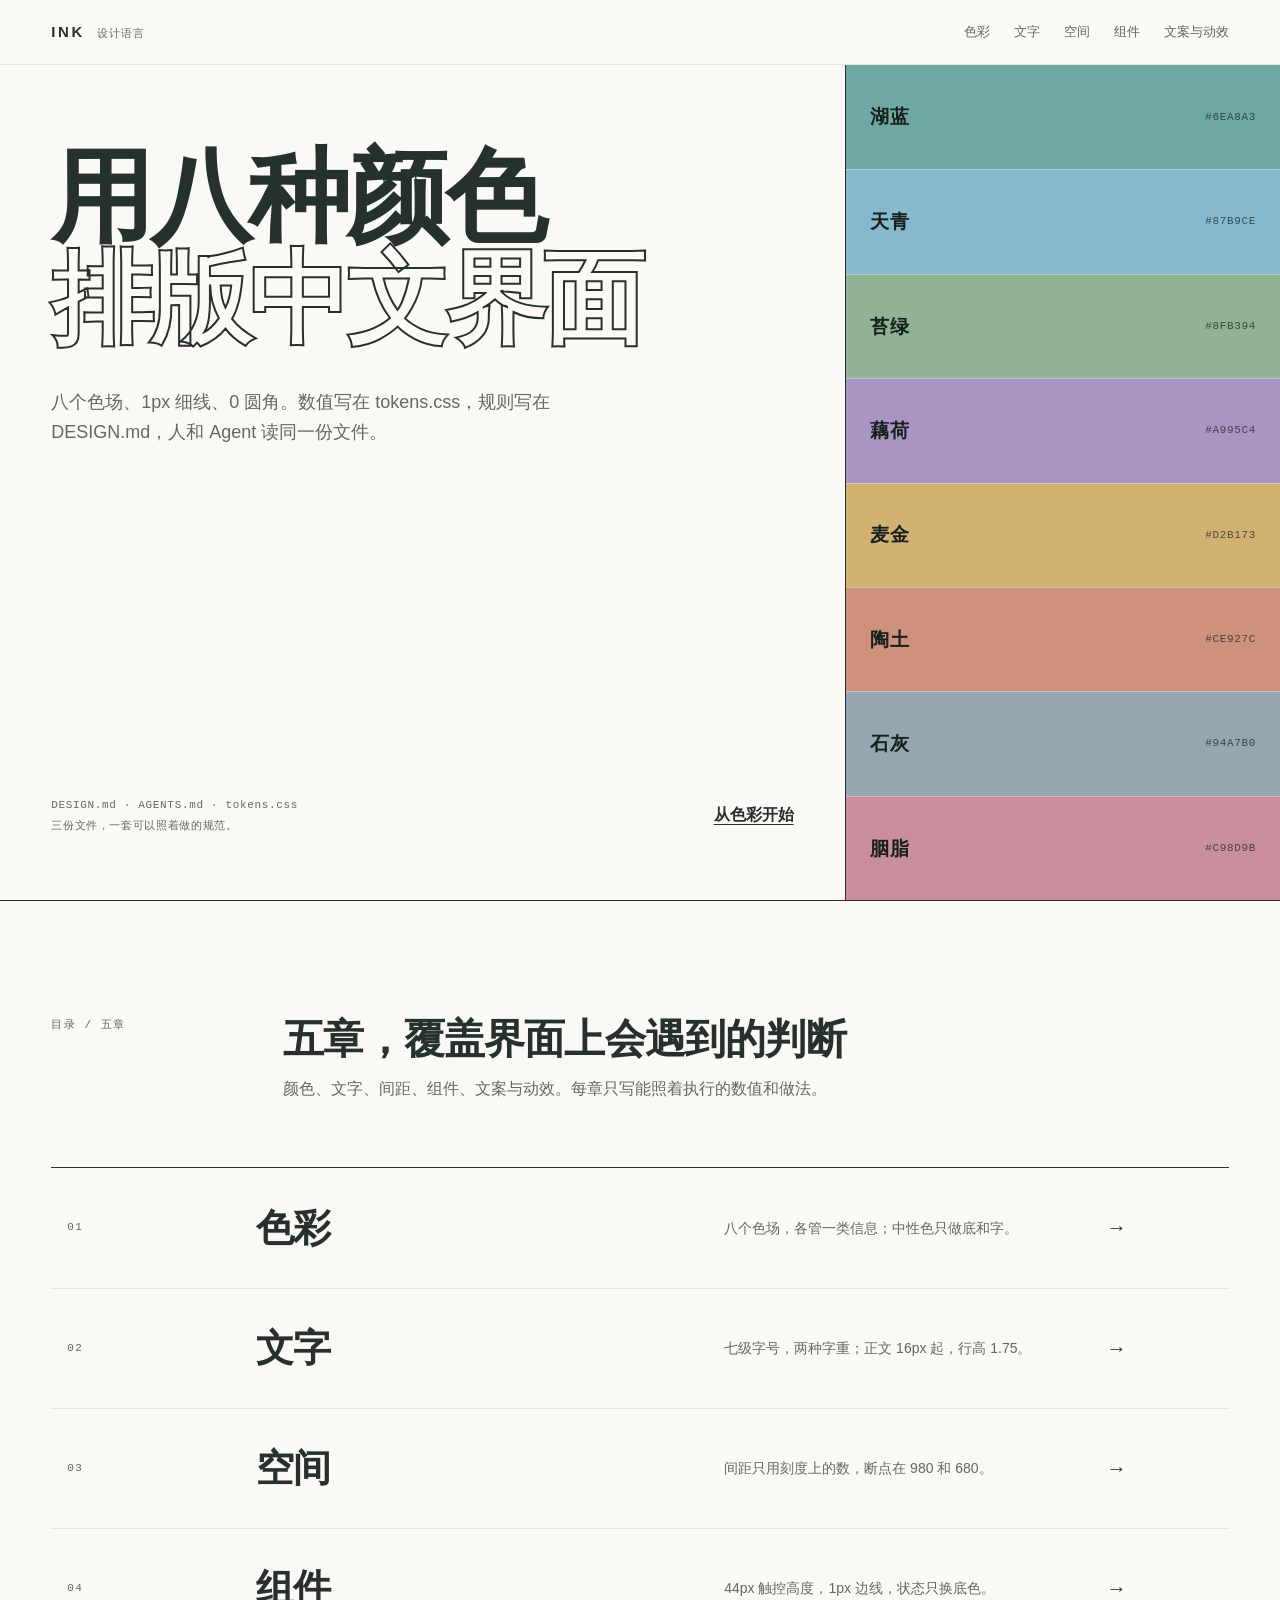
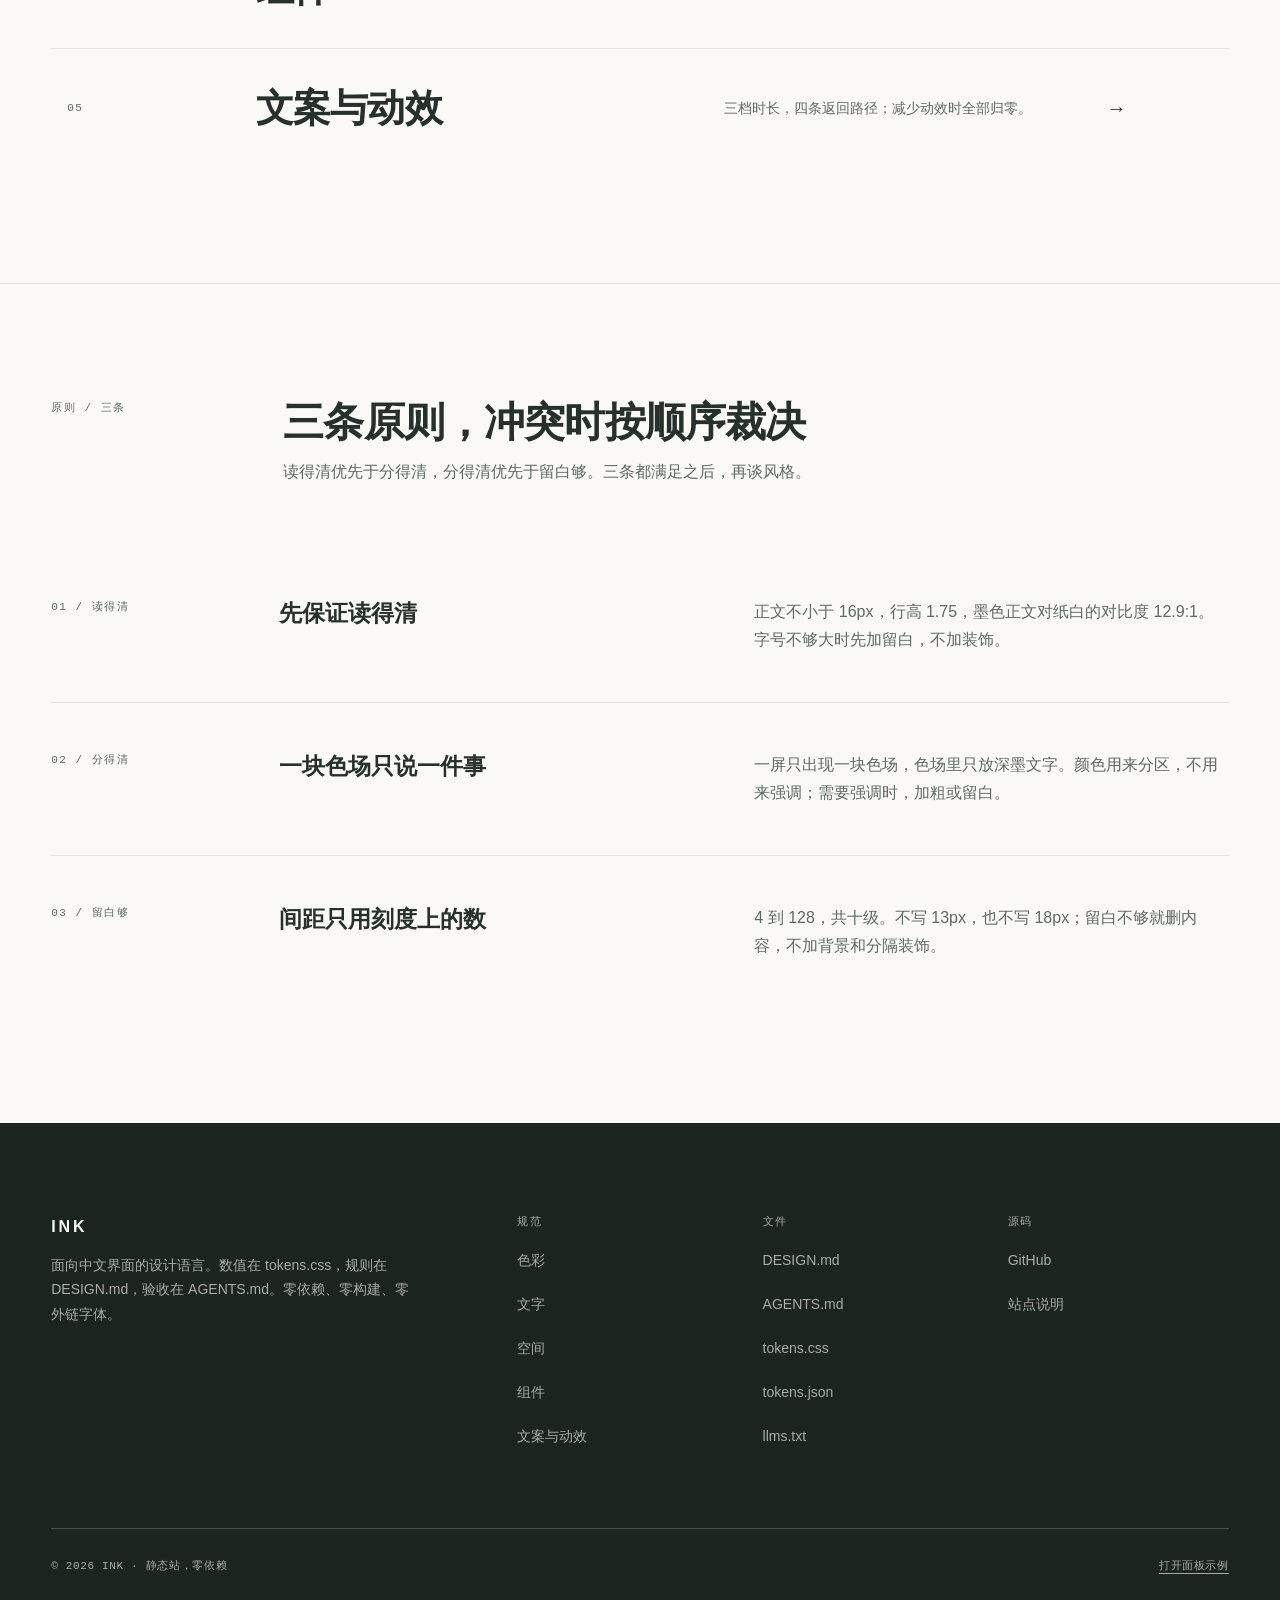
==== commit c6a81a83: "update: INK Design Language site" ====
--- a/index.html
+++ b/index.html
@@ -1,208 +1,211 @@
 <!doctype html>
 <html lang="zh-CN">
 <head>
-  <meta charset="utf-8">
-  <meta name="viewport" content="width=device-width, initial-scale=1">
-  <title>INK Design Language · 先感受，再解释</title>
-  <meta name="description" content="INK 是一套个人设计语言：用留白托住内容，用实色块表达情绪，用克制的动效解释变化。包含色彩、文字、空间、组件、语气与动效五章规范。">
-  <meta name="theme-color" content="#FAF9F5">
-  <meta property="og:title" content="INK Design Language · 先感受，再解释">
-  <meta property="og:description" content="个人设计语言标本：8 个色场、3 条原则、5 章规范，以及一份可以直接交给 Agent 的实现约束。">
-  <meta property="og:type" content="website">
-  <link rel="icon" href="assets/favicon.svg" type="image/svg+xml">
-  <link rel="stylesheet" href="tokens.css">
-  <link rel="stylesheet" href="assets/site.css">
+<meta charset="utf-8">
+<meta name="viewport" content="width=device-width, initial-scale=1">
+<title>INK · 面向中文界面的设计语言</title>
+<meta name="description" content="八个色场、1px 细线、0 圆角。INK 是一套面向中文界面的设计语言：数值在 tokens.css，规则在 DESIGN.md，验收在 AGENTS.md。零依赖、零构建。">
+<meta name="theme-color" content="#FAF9F5">
+<link rel="icon" href="assets/favicon.svg" type="image/svg+xml">
+<link rel="stylesheet" href="tokens.css">
+<link rel="stylesheet" href="assets/site.css">
+<link rel="canonical" href="https://knink-owo.github.io/INK-DesignLanguage/">
+<meta property="og:type" content="website">
+<meta property="og:title" content="INK · 面向中文界面的设计语言">
+<meta property="og:description" content="八个色场、1px 细线、0 圆角。中文界面里能用上的字号、间距和用色规则。">
+<meta property="og:url" content="https://knink-owo.github.io/INK-DesignLanguage/">
+<meta property="og:image" content="https://knink-owo.github.io/INK-DesignLanguage/assets/og.png">
+<meta name="twitter:card" content="summary_large_image">
 </head>
 <body>
-  <a class="skip-link" href="#main">跳到内容</a>
-
-  <header class="site-header">
+<a class="skip-link" href="#main">跳到正文</a>
+
+<header class="site-header">
+  <div class="wrap">
     <div class="site-header__inner">
-      <a class="brand" href="index.html">INK <span class="brand__sub">/ Design Language</span></a>
-      <nav class="site-nav" aria-label="规范正文">
-        <a href="spec/color.html">色彩</a>
-        <a href="spec/typography.html">文字</a>
-        <a href="spec/space.html">空间</a>
-        <a href="spec/components.html">组件</a>
-        <a href="spec/voice-motion.html">语气与动效</a>
+      <a class="brand" href="index.html">INK<span class="brand__sub">设计语言</span></a>
+      <nav class="site-nav" aria-label="章节">
+        <a class="site-nav__link" href="spec/color.html">色彩</a>
+        <a class="site-nav__link" href="spec/typography.html">文字</a>
+        <a class="site-nav__link" href="spec/space.html">空间</a>
+        <a class="site-nav__link" href="spec/components.html">组件</a>
+        <a class="site-nav__link" href="spec/voice-motion.html">文案与动效</a>
       </nav>
     </div>
-  </header>
-
-  <main id="main">
-    <!-- 01 / 开场：一句话 + 八个色场，正好一屏 -->
-    <section class="hero">
-      <div class="wrap">
-        <p class="kicker rise" style="--i: 0">INK / DESIGN LANGUAGE · v1.0</p>
-        <h1 class="display hero__title rise" style="--i: 1">先感受，<br>再解释。</h1>
-        <p class="lede hero__lede rise" style="--i: 2">INK 是一套个人设计语言：用留白托住内容，用实色块表达情绪，用克制的动效解释变化。先让人感受到，再让人读懂。</p>
-        <p class="hero__meta rise" style="--i: 3">
-          <span>8 个色场</span>
-          <span>3 条原则</span>
-          <span>5 章规范</span>
-          <span>0 圆角</span>
-        </p>
-      </div>
-
-      <div class="wrap hero__band">
-        <ul class="band" aria-label="INK 的八个色场">
-          <li class="band__item tone-lake">
-            <span class="band__name">湖蓝</span>
-            <span class="band__token">#6EA8A3</span>
-          </li>
-          <li class="band__item tone-sky">
-            <span class="band__name">天青</span>
-            <span class="band__token">#87B9CE</span>
-          </li>
-          <li class="band__item tone-moss">
-            <span class="band__name">苔绿</span>
-            <span class="band__token">#8FB394</span>
-          </li>
-          <li class="band__item tone-lotus">
-            <span class="band__name">藕荷</span>
-            <span class="band__token">#A995C4</span>
-          </li>
-          <li class="band__item tone-wheat">
-            <span class="band__name">麦金</span>
-            <span class="band__token">#D2B173</span>
-          </li>
-          <li class="band__item tone-clay">
-            <span class="band__name">陶土</span>
-            <span class="band__token">#CE927C</span>
-          </li>
-          <li class="band__item tone-stone">
-            <span class="band__name">石灰</span>
-            <span class="band__token">#94A7B0</span>
-          </li>
-          <li class="band__item tone-rouge">
-            <span class="band__name">胭脂</span>
-            <span class="band__token">#C98D9B</span>
-          </li>
-        </ul>
-      </div>
-    </section>
-
-    <!-- 02 / 原则与语气 -->
-    <section class="section" id="principles">
-      <div class="wrap">
-        <p class="kicker kicker--ink">02 / PRINCIPLES</p>
-        <h2 class="h2" style="margin-top: var(--ink-space-4); max-width: 24em;">三条原则。冲突时，按顺序裁决。</h2>
-        <p class="lede" style="margin-top: var(--ink-space-4);">原则不是愿望清单。它是两条路都能走的时候，替你选一条的规则；顺序比条目更重要。</p>
-
-        <ol class="principles">
-          <li class="principle">
-            <span class="principle__index">01</span>
-            <div class="principle__body">
-              <h3 class="h3">可读性优先于风格</h3>
-              <p>字号、行高、对比度不打折。风格不负责传输信息；当两者冲突，风格后退。</p>
-            </div>
-          </li>
-          <li class="principle">
-            <span class="principle__index">02</span>
-            <div class="principle__body">
-              <h3 class="h3">先感受，再解释</h3>
-              <p>不写宣言，不堆理念。先让页面自己成立，规则随后；解释只在被需要的时候出现。</p>
-            </div>
-          </li>
-          <li class="principle">
-            <span class="principle__index">03</span>
-            <div class="principle__body">
-              <h3 class="h3">留白是内容</h3>
-              <p>空白负责节奏和呼吸，不是没填满。一屏只主张一件事，其余退到后面。</p>
-            </div>
-          </li>
-        </ol>
-
-        <div style="margin-top: clamp(48px, 7vw, 80px);">
-          <p class="kicker kicker--ink">VOICE</p>
-          <h3 class="h2" style="margin-top: var(--ink-space-3); max-width: 24em;">原则之后，是语气。</h3>
-          <p class="lede" style="margin-top: var(--ink-space-3);">同一句话，可以像系统，也可以像人。INK 选择后者：短、具体、不吓人。</p>
-          <div class="voices">
-            <div class="voice">
-              <span class="voice__label">操作按钮</span>
-              <p class="voice__line voice__line--do"><span class="voice__mark" aria-hidden="true">✓</span><span><span class="visually-hidden">推荐：</span>开始吧</span></p>
-              <p class="voice__line voice__line--dont"><span class="voice__mark" aria-hidden="true">✕</span><span><span class="visually-hidden">避免：</span>立即开始体验</span></p>
-            </div>
-            <div class="voice">
-              <span class="voice__label">出错提示</span>
-              <p class="voice__line voice__line--do"><span class="voice__mark" aria-hidden="true">✓</span><span><span class="visually-hidden">推荐：</span>这里没填对，再试一次</span></p>
-              <p class="voice__line voice__line--dont"><span class="voice__mark" aria-hidden="true">✕</span><span><span class="visually-hidden">避免：</span>操作失败（错误码 400）</span></p>
-            </div>
-            <div class="voice">
-              <span class="voice__label">空状态</span>
-              <p class="voice__line voice__line--do"><span class="voice__mark" aria-hidden="true">✓</span><span><span class="visually-hidden">推荐：</span>这里还空着，来写第一笔</span></p>
-              <p class="voice__line voice__line--dont"><span class="voice__mark" aria-hidden="true">✕</span><span><span class="visually-hidden">避免：</span>暂无数据</span></p>
-            </div>
-          </div>
-        </div>
-      </div>
-    </section>
-
-    <!-- 03 / 彩蛋：空间连续性 -->
-    <section class="section" id="easter">
-      <div class="wrap egg">
-        <div class="egg__copy">
-          <p class="kicker kicker--ink">03 / EASTER EGG</p>
-          <h2 class="h2">展开有来处，返回有方向。</h2>
-          <p class="lede" style="margin-bottom: var(--ink-space-5);">点开这块色场：面板从它的位置展开，关闭时回到原处，滚动位置和焦点都不会丢。这不是一个新页面——你只是深入了一层。</p>
-          <p class="egg__hint">按 <kbd class="mono">Esc</kbd> 或点关闭返回原处；开启「减少动态效果」时不做位移动画，功能不变。</p>
-        </div>
-        <div>
-          <button class="egg__trigger" type="button" data-sheet-open="ink-sheet" aria-haspopup="dialog">
-            <span class="kicker kicker--on-color">SPATIAL CONTINUITY</span>
-            <span class="egg__trigger-title">从这里，<br>展开一个想法。</span>
-            <span class="egg__trigger-hint">打开 → 来源 · 上下文 · 返回</span>
-          </button>
-          <p class="egg__hint">这也是 INK 动效规范的现场示例。</p>
-        </div>
-      </div>
-    </section>
-  </main>
-
-  <footer class="site-footer">
-    <div class="site-footer__inner">
-      <div>
-        <p class="kicker" style="margin-bottom: var(--ink-space-2);">INK / DESIGN LANGUAGE</p>
-        <p>v1.0 · 个人设计语言标本，不是产品页面模板。</p>
-      </div>
-      <div class="site-footer__links" aria-label="规范文件与链接">
-        <a href="spec/color.html">规范正文</a>
-        <a href="DESIGN.md">DESIGN.md</a>
-        <a href="tokens.css">tokens.css</a>
-        <a href="AGENTS.md">AGENTS.md</a>
-        <a href="https://github.com/knink-owo/INK-DesignLanguage">GitHub ↗</a>
-      </div>
-    </div>
-  </footer>
-
-  <!-- 空间连续性示例面板 -->
-  <dialog class="sheet" id="ink-sheet" aria-labelledby="sheet-title">
-    <div class="sheet__inner">
-      <button class="sheet__close" type="button" data-sheet-close aria-label="关闭并返回原处">✕</button>
-      <p class="kicker sheet__eyebrow">ORIGIN → DETAIL → RETURN</p>
-      <h2 class="h2 sheet__title" id="sheet-title">你没有离开，<br>只是深入了一层。</h2>
-      <p class="lede sheet__lede">面板从触发色块的位置展开。底层页面没有被替换，滚动位置和焦点都还在原地；关闭时，它回到出发的地方。</p>
+  </div>
+</header>
+
+<main id="main">
+  <section class="hero" aria-labelledby="hero-title">
+    <div class="hero__copy">
+      <h1 class="display" id="hero-title">
+        <span class="display__line rise" style="--i: 0">用八种颜色</span>
+        <span class="display__outline rise" style="--i: 1">排版中文界面</span>
+      </h1>
+      <p class="hero__lead rise" style="--i: 2">八个色场、1px 细线、0 圆角。数值写在 tokens.css，规则写在 DESIGN.md，人和 Agent 读同一份文件。</p>
+      <div class="hero__foot">
+        <p class="hero__note">DESIGN.md · AGENTS.md · tokens.css<br>三份文件，一套可以照着做的规范。</p>
+        <a class="text-link" href="spec/color.html">从色彩开始</a>
+      </div>
+    </div>
+
+    <ol class="hero__wall" aria-label="八个色场">
+      <li class="wall-band tone-lake"><span class="wall-band__name">湖蓝</span><span class="wall-band__hex">#6EA8A3</span></li>
+      <li class="wall-band tone-sky"><span class="wall-band__name">天青</span><span class="wall-band__hex">#87B9CE</span></li>
+      <li class="wall-band tone-moss"><span class="wall-band__name">苔绿</span><span class="wall-band__hex">#8FB394</span></li>
+      <li class="wall-band tone-lotus"><span class="wall-band__name">藕荷</span><span class="wall-band__hex">#A995C4</span></li>
+      <li class="wall-band tone-wheat"><span class="wall-band__name">麦金</span><span class="wall-band__hex">#D2B173</span></li>
+      <li class="wall-band tone-clay"><span class="wall-band__name">陶土</span><span class="wall-band__hex">#CE927C</span></li>
+      <li class="wall-band tone-stone"><span class="wall-band__name">石灰</span><span class="wall-band__hex">#94A7B0</span></li>
+      <li class="wall-band tone-rouge"><span class="wall-band__name">胭脂</span><span class="wall-band__hex">#C98D9B</span></li>
+    </ol>
+  </section>
+
+  <section class="section" aria-labelledby="chapters-title">
+    <div class="wrap">
+      <div class="section-head">
+        <span class="mono-label section-head__index">目录 / 五章</span>
+        <h2 class="section-head__title" id="chapters-title">五章，覆盖界面上会遇到的判断</h2>
+        <p class="section-head__lede">颜色、文字、间距、组件、文案与动效。每章只写能照着执行的数值和做法。</p>
+      </div>
+
+      <div class="chapter-index">
+        <a class="chapter-row chapter-row--lake" href="spec/color.html">
+          <span class="chapter-row__num">01</span>
+          <span class="chapter-row__title">色彩</span>
+          <span class="chapter-row__lede">八个色场，各管一类信息；中性色只做底和字。</span>
+          <span class="chapter-row__arrow" aria-hidden="true">→</span>
+        </a>
+        <a class="chapter-row chapter-row--lotus" href="spec/typography.html">
+          <span class="chapter-row__num">02</span>
+          <span class="chapter-row__title">文字</span>
+          <span class="chapter-row__lede">七级字号，两种字重；正文 16px 起，行高 1.75。</span>
+          <span class="chapter-row__arrow" aria-hidden="true">→</span>
+        </a>
+        <a class="chapter-row chapter-row--moss" href="spec/space.html">
+          <span class="chapter-row__num">03</span>
+          <span class="chapter-row__title">空间</span>
+          <span class="chapter-row__lede">间距只用刻度上的数，断点在 980 和 680。</span>
+          <span class="chapter-row__arrow" aria-hidden="true">→</span>
+        </a>
+        <a class="chapter-row chapter-row--stone" href="spec/components.html">
+          <span class="chapter-row__num">04</span>
+          <span class="chapter-row__title">组件</span>
+          <span class="chapter-row__lede">44px 触控高度，1px 边线，状态只换底色。</span>
+          <span class="chapter-row__arrow" aria-hidden="true">→</span>
+        </a>
+        <a class="chapter-row chapter-row--clay" href="spec/voice-motion.html">
+          <span class="chapter-row__num">05</span>
+          <span class="chapter-row__title">文案与动效</span>
+          <span class="chapter-row__lede">三档时长，四条返回路径；减少动效时全部归零。</span>
+          <span class="chapter-row__arrow" aria-hidden="true">→</span>
+        </a>
+      </div>
+    </div>
+  </section>
+
+  <section class="section" aria-labelledby="rules-title">
+    <div class="wrap">
+      <div class="section-head">
+        <span class="mono-label section-head__index">原则 / 三条</span>
+        <h2 class="section-head__title" id="rules-title">三条原则，冲突时按顺序裁决</h2>
+        <p class="section-head__lede">读得清优先于分得清，分得清优先于留白够。三条都满足之后，再谈风格。</p>
+      </div>
+
+      <div>
+        <div class="rule-row">
+          <span class="mono-label">01 / 读得清</span>
+          <h3 class="rule-row__title">先保证读得清</h3>
+          <p class="rule-row__text">正文不小于 16px，行高 1.75，墨色正文对纸白的对比度 12.9:1。字号不够大时先加留白，不加装饰。</p>
+        </div>
+        <div class="rule-row">
+          <span class="mono-label">02 / 分得清</span>
+          <h3 class="rule-row__title">一块色场只说一件事</h3>
+          <p class="rule-row__text">一屏只出现一块色场，色场里只放深墨文字。颜色用来分区，不用来强调；需要强调时，加粗或留白。</p>
+        </div>
+        <div class="rule-row">
+          <span class="mono-label">03 / 留白够</span>
+          <h3 class="rule-row__title">间距只用刻度上的数</h3>
+          <p class="rule-row__text">4 到 128，共十级。不写 13px，也不写 18px；留白不够就删内容，不加背景和分隔装饰。</p>
+        </div>
+      </div>
+    </div>
+  </section>
+</main>
+
+<footer class="site-footer">
+  <div class="wrap">
+    <div class="site-footer__grid">
+      <div class="site-footer__brand-col">
+        <div class="site-footer__brand">INK</div>
+        <p class="site-footer__sub">面向中文界面的设计语言。数值在 tokens.css，规则在 DESIGN.md，验收在 AGENTS.md。零依赖、零构建、零外链字体。</p>
+      </div>
+
+      <div>
+        <div class="site-footer__title">规范</div>
+        <a class="site-footer__link" href="spec/color.html">色彩</a>
+        <a class="site-footer__link" href="spec/typography.html">文字</a>
+        <a class="site-footer__link" href="spec/space.html">空间</a>
+        <a class="site-footer__link" href="spec/components.html">组件</a>
+        <a class="site-footer__link" href="spec/voice-motion.html">文案与动效</a>
+      </div>
+
+      <div>
+        <div class="site-footer__title">文件</div>
+        <a class="site-footer__link" href="DESIGN.md">DESIGN.md</a>
+        <a class="site-footer__link" href="AGENTS.md">AGENTS.md</a>
+        <a class="site-footer__link" href="tokens.css">tokens.css</a>
+        <a class="site-footer__link" href="tokens.json">tokens.json</a>
+        <a class="site-footer__link" href="llms.txt">llms.txt</a>
+      </div>
+
+      <div>
+        <div class="site-footer__title">源码</div>
+        <a class="site-footer__link" href="https://github.com/knink-owo/INK-DesignLanguage">GitHub</a>
+        <a class="site-footer__link" href="README.md">站点说明</a>
+      </div>
+    </div>
+
+    <div class="site-footer__bottom">
+      <span class="site-footer__fine">© 2026 INK · 静态站，零依赖</span>
+      <button class="link-button site-footer__fine" type="button" data-sheet-open="example-sheet">打开面板示例</button>
+    </div>
+  </div>
+</footer>
+
+<dialog class="sheet" id="example-sheet" aria-labelledby="example-sheet-title">
+  <div class="sheet__inner">
+    <div class="sheet__head">
+      <h2 class="sheet__title" id="example-sheet-title">面板从触发按钮的位置展开</h2>
+      <button class="sheet__close" type="button" data-sheet-close>关闭</button>
+    </div>
+    <div class="sheet__body">
+      <p class="lede">这块面板演示空间连续性：从哪来，回哪去。按 Esc、点面板外、点「回到原处」都能关闭。</p>
       <div class="sheet__steps">
         <div class="sheet__step">
-          <strong>01 / Origin</strong>
-          来源：面板从触发元素的几何位置展开，方向可以理解。
+          <span class="sheet__step-num">01</span>
+          <span class="sheet__step-title">起点</span>
+          <span class="sheet__step-text">计算触发按钮和面板的矩形，取中心点与尺寸比例。</span>
         </div>
         <div class="sheet__step">
-          <strong>02 / Context</strong>
-          上下文：底层页面保留，不清空滚动位置，不打断正在做的事。
+          <span class="sheet__step-num">02</span>
+          <span class="sheet__step-title">展开</span>
+          <span class="sheet__step-text">从按钮的位置和大小开始，380ms 展开到面板自己的位置。</span>
         </div>
         <div class="sheet__step">
-          <strong>03 / Return</strong>
-          返回：关闭或按 Esc，焦点回到触发元素，路径清楚。
+          <span class="sheet__step-num">03</span>
+          <span class="sheet__step-title">返回</span>
+          <span class="sheet__step-text">关闭时收回按钮，焦点回到触发按钮，不丢阅读位置。</span>
         </div>
       </div>
       <div class="sheet__actions">
-        <button class="btn btn--primary" type="button" data-sheet-close>返回原处</button>
-        <a class="btn" href="spec/components.html">查看组件规范</a>
-      </div>
-    </div>
-  </dialog>
-
-  <script src="assets/site.js" defer></script>
+        <button class="btn btn--primary" type="button" data-sheet-close>回到原处</button>
+        <a class="btn btn--quiet" href="spec/voice-motion.html">看动效规范</a>
+      </div>
+    </div>
+  </div>
+</dialog>
+
+<script src="assets/site.js" defer></script>
 </body>
 </html>
--- a/tokens.css
+++ b/tokens.css
@@ -1,85 +1,83 @@
 /* ==========================================================================
-   INK Design Language · v1.0 · implementation 1.0.0
-
-   Framework-neutral tokens. No reset, no layout, no components.
-   This file is the single source of truth for implementation values.
-   Principles and usage rules live in DESIGN.md; agent constraints in AGENTS.md.
-   Machine-readable twin: tokens.json
+   INK Design Language · tokens.css
+   v1.1 · implementation 1.1.0 · 2026-10
+   --------------------------------------------------------------------------
+   全站唯一的数值来源。改视觉先改这里，再同步：
+   - site/tokens.json   （machine twin，由 tools/sync_tokens.py 生成）
+   - site/DESIGN.md     （人读的规则，只解释为什么）
+   - site/AGENTS.md     （Agent 读的约束与验收）
+   硬规则：圆角恒 0；描边恒 1px 实线；阴影只给浮层；不引入外链资源。
    ========================================================================== */
 
 :root {
   color-scheme: light;
 
-  /* ---------------------------------------------------------------------
-     1. Brand fields — immutable v1.0 palette.
-     All eight fields carry --ink-text-on-color (dark ink) by default.
-     White text on these fields does NOT pass AA; do not use it.
-     --------------------------------------------------------------------- */
-  --ink-lake: #6EA8A3;    /* 湖蓝 · 品牌 / 主要强调 */
-  --ink-sky: #87B9CE;     /* 天青 · 内容 / 信息 */
-  --ink-moss: #8FB394;    /* 苔绿 · 积极 / 功能 */
-  --ink-lotus: #A995C4;   /* 藕荷 · 创作 / 探索 */
-  --ink-wheat: #D2B173;   /* 麦金 · 提醒 / 辅助 */
-  --ink-clay: #CE927C;    /* 陶土 · 活动 / 次级强调 */
-  --ink-stone: #94A7B0;   /* 石灰 · 中性 / 分区 */
-  --ink-rouge: #C98D9B;   /* 胭脂 · 错误 / 危险 */
+  /* --- 色场：八个，各管一类信息 --------------------------------------- */
+  --ink-lake:   #6EA8A3;   /* 湖蓝 */
+  --ink-sky:    #87B9CE;   /* 天青 */
+  --ink-moss:   #8FB394;   /* 苔绿 */
+  --ink-lotus:  #A995C4;   /* 藕荷 */
+  --ink-wheat:  #D2B173;   /* 麦金 */
+  --ink-clay:   #CE927C;   /* 陶土 */
+  --ink-stone:  #94A7B0;   /* 石灰 */
+  --ink-rouge:  #C98D9B;   /* 胭脂 */
 
-  /* ---------------------------------------------------------------------
-     2. Base surfaces and ink.
-     --------------------------------------------------------------------- */
-  --ink-canvas: #FAF9F5;
-  --ink-surface: #FFFFFF;
-  --ink-ink: #26302C;
-  --ink-ink-secondary: #5E6A64;
-  --ink-ink-muted: #8B948E;
-  --ink-line: #E5E8E1;
+  /* --- 中性 ----------------------------------------------------------- */
+  --ink-canvas:       #FAF9F5;   /* 纸白，页面底色 */
+  --ink-surface:      #FFFFFF;   /* 纯白，只给输入框与浮层 */
+  --ink-ink:          #26302C;   /* 墨，正文与标题 */
+  --ink-ink-deep:     #1B241F;   /* 深墨，色带页脚与代码块 */
+  --ink-ink-secondary: #5E6A64;  /* 次要文字，5.36:1 on canvas */
+  --ink-ink-muted:    #8B948E;   /* 弱化标记，仅用于非文本或大号字 */
+  --ink-line:         #E5E8E1;   /* 细线 */
+  --ink-text-on-color: #16211D;  /* 色场上的文字，6.1–8.1:1 */
+  --ink-text-on-ink:  #FFFFFF;   /* 深墨上的文字，13.6:1 */
 
-  /* ---------------------------------------------------------------------
-     3. Semantic text and control roles.
-     Meaning is separate from the raw value. Use these in UI.
-     --------------------------------------------------------------------- */
+  /* --- 语义别名：组件只引用这一层 ------------------------------------- */
   --ink-text-primary: var(--ink-ink);
-  --ink-text-secondary: #5E6A64;      /* 5.36:1 on canvas */
-  --ink-text-muted: #8B948E;          /* decorative / non-informative only */
-  --ink-text-on-color: #16211D;       /* 6.12:1+ on all eight brand fields */
-  --ink-text-on-ink: #FFFFFF;
-  --ink-focus: #16211D;
+  --ink-text-secondary: var(--ink-ink-secondary);
+  --ink-text-muted: var(--ink-ink-muted);
+  --ink-text-secondary-on-ink: rgba(250, 249, 245, 0.64);
+  --ink-line-on-ink: rgba(255, 255, 255, 0.2);     /* 深墨上的细线 */
+  --ink-band-line: rgba(255, 255, 255, 0.32);       /* 色场之间的细线 */
+  --ink-link: var(--ink-ink);
+  --ink-focus: var(--ink-ink);
+  --ink-focus-width: 2px;
   --ink-focus-offset: 4px;
-  --ink-control-border: #5E6A64;
-  --ink-link: var(--ink-text-primary); /* links also carry an underline */
+  --ink-control-border: var(--ink-ink-secondary);
+  --ink-success: #3F6B4C;  /* 4.6:1 on surface */
+  --ink-danger: #8C4150;   /* 5.8:1 on surface */
+  --ink-overlay: rgba(22, 33, 29, 0.42);
 
-  /* ---------------------------------------------------------------------
-     4. Typography.
-     --------------------------------------------------------------------- */
-  --ink-font: "Segoe UI", "PingFang SC", "HarmonyOS Sans SC", "Microsoft YaHei",
-    "Noto Sans SC", -apple-system, BlinkMacSystemFont, sans-serif;
-  --ink-font-display: "Segoe UI Light", "Segoe UI", "PingFang SC",
-    "HarmonyOS Sans SC", "Microsoft YaHei", sans-serif;
+  /* --- 字体 ----------------------------------------------------------- */
+  --ink-font: -apple-system, BlinkMacSystemFont, "Segoe UI", "PingFang SC",
+    "HarmonyOS Sans SC", "Noto Sans SC", "Microsoft YaHei", sans-serif;
   --ink-font-mono: "Cascadia Code", "SFMono-Regular", Consolas,
     "Liberation Mono", monospace;
 
-  --ink-weight-display: 300;
+  /* --- 字重与字号 ----------------------------------------------------- */
   --ink-weight-body: 400;
-  --ink-weight-kicker: 600;
+  --ink-weight-display: 600;
   --ink-weight-strong: 600;
 
-  --ink-size-display: clamp(3rem, 7.2vw, 5.75rem);
-  --ink-size-h1: clamp(2.25rem, 4.2vw, 3.5rem);
-  --ink-size-h2: clamp(1.5rem, 2.6vw, 2.25rem);
-  --ink-size-h3: clamp(1.125rem, 1.6vw, 1.375rem);
+  --ink-size-display: clamp(3.25rem, 8vw, 7.5rem);    /* 52 → 120px */
+  --ink-size-h1: clamp(2.75rem, 6vw, 5.5rem);         /* 44 → 88px */
+  --ink-size-h2: clamp(2rem, 3.2vw, 2.75rem);         /* 32 → 44px */
+  --ink-size-h3: clamp(1.375rem, 1.8vw, 1.75rem);     /* 22 → 28px */
+  --ink-size-lead: clamp(1.125rem, 1.4vw, 1.375rem);  /* 18 → 22px */
   --ink-size-body: 1rem;
   --ink-size-small: 0.875rem;
-  --ink-size-kicker: 0.6875rem;
+  --ink-size-mono: 0.75rem;
+  --ink-size-label: 0.6875rem;
 
-  --ink-leading-display: 1.05;
-  --ink-leading-heading: 1.2;
+  --ink-leading-display: 1;
+  --ink-leading-heading: 1.14;
   --ink-leading-body: 1.75;
-  --ink-tracking-kicker: 2.4px;
-  --ink-tracking-display: -0.02em;
+  --ink-tracking-display: -0.035em;
+  --ink-tracking-label: 0.14em;
+  --ink-stroke-display: 2px;
 
-  /* ---------------------------------------------------------------------
-     5. Space. A 4-based scale. Section rhythm is product-local, not brand.
-     --------------------------------------------------------------------- */
+  /* --- 间距：只用这十个数 --------------------------------------------- */
   --ink-space-1: 4px;
   --ink-space-2: 8px;
   --ink-space-3: 12px;
@@ -91,66 +89,49 @@
   --ink-space-9: 96px;
   --ink-space-10: 128px;
 
-  /* ---------------------------------------------------------------------
-     6. Geometry, layout, targets, focus.
-     --------------------------------------------------------------------- */
-  --ink-radius: 0px;
-  --ink-wrap: 1200px;
-  --ink-gutter: clamp(20px, 5vw, 64px);
+  /* --- 几何 ----------------------------------------------------------- */
+  --ink-radius: 0;
+  --ink-wrap: 1280px;
+  --ink-gutter: clamp(20px, 4vw, 56px);
   --ink-header-h: 64px;
-  --ink-target-min: 44px;
-  --ink-focus-width: 2px;
+  --ink-target: 44px;
+  --ink-measure: 34em;
   --ink-border: 1px solid var(--ink-line);
   --ink-border-strong: 1px solid var(--ink-ink);
 
-  /* ---------------------------------------------------------------------
-     7. Elevation. Shadows explain hierarchy; they are not decoration.
-     --------------------------------------------------------------------- */
-  --ink-shadow-0: none;
-  --ink-shadow-1: none;
-  --ink-shadow-2: 0 10px 30px rgba(38, 48, 44, 0.12);
-  --ink-shadow-3: 0 22px 60px rgba(38, 48, 44, 0.16);
-  --ink-shadow-4: 0 36px 96px rgba(38, 48, 44, 0.20);
-  --ink-z-floating: 20;
+  /* --- 层级与浮层 ----------------------------------------------------- */
+  --ink-shadow-modal: 0 32px 80px rgba(27, 36, 31, 0.24),
+    0 2px 8px rgba(27, 36, 31, 0.08);
+  --ink-z-header: 20;
   --ink-z-panel: 40;
   --ink-z-modal: 60;
-  --ink-overlay: rgba(22, 33, 29, 0.34);
 
-  /* ---------------------------------------------------------------------
-     8. Acrylic. Selective material for layers that float above content.
-     Always paired with an opaque fallback.
-     --------------------------------------------------------------------- */
-  --ink-acrylic-blur: 16px;
-  --ink-acrylic-opacity: 0.84;
-  --ink-acrylic-background: rgba(250, 249, 245, var(--ink-acrylic-opacity));
-  --ink-acrylic-border: rgba(255, 255, 255, 0.45);
-  --ink-acrylic-translucency: 1; /* 0 when the user or browser prefers opacity */
-
-  /* ---------------------------------------------------------------------
-     9. Motion. Motion explains state changes.
-     --------------------------------------------------------------------- */
+  /* --- 动效 ----------------------------------------------------------- */
   --ink-ease-in: cubic-bezier(0.1, 0.9, 0.2, 1);
   --ink-ease-out: cubic-bezier(0.7, 0, 1, 0.5);
   --ink-ease-snap: cubic-bezier(0.17, 0.89, 0.32, 1.18);
   --ink-duration-hover: 200ms;
   --ink-duration-press: 140ms;
   --ink-duration-expand: 380ms;
+  --ink-duration-collapse: 240ms;
   --ink-duration-page: 420ms;
   --ink-stagger: 45ms;
-  --ink-hover-lift: -3px;
+  --ink-lift: -3px;
+  --ink-shift: 6px;
   --ink-press-scale: 0.975;
 }
 
-/* Respect the user's motion preference at the token level.
-   Components must not rely on animation completion to expose content. */
+/* 用户要求减少动效时，全部归零：不播动画，不做位移。 */
 @media (prefers-reduced-motion: reduce) {
   :root {
     --ink-duration-hover: 0ms;
     --ink-duration-press: 0ms;
     --ink-duration-expand: 0ms;
+    --ink-duration-collapse: 0ms;
     --ink-duration-page: 0ms;
     --ink-stagger: 0ms;
-    --ink-hover-lift: 0px;
+    --ink-lift: 0px;
+    --ink-shift: 0px;
     --ink-press-scale: 1;
   }
 }
--- a/assets/site.css
+++ b/assets/site.css
@@ -1,15 +1,12 @@
 /* ==========================================================================
    INK Design Language · site.css
-   The showcase site's own layout and components.
-   Depends on tokens.css. No rounded corners, no decorative shadows.
+   v1.1 · 依赖 tokens.css：所有颜色、字号、间距、时长都来自 token。
+   结构顺序：基础 → 工具 → 顶栏 → 首屏 → 章节 → 组件 → 浮层 → 页脚。
    ========================================================================== */
 
-/* --- 1. Minimal reset ---------------------------------------------------- */
-*,
-*::before,
-*::after {
-  box-sizing: border-box;
-}
+/* --- 基础 ---------------------------------------------------------------- */
+
+*, *::before, *::after { box-sizing: border-box; }
 
 html {
   -webkit-text-size-adjust: 100%;
@@ -17,9 +14,7 @@
 }
 
 @media (prefers-reduced-motion: reduce) {
-  html {
-    scroll-behavior: auto;
-  }
+  html { scroll-behavior: auto; }
 }
 
 body {
@@ -34,60 +29,23 @@
   text-rendering: optimizeLegibility;
 }
 
-h1,
-h2,
-h3,
-h4,
-p,
-ul,
-ol,
-figure,
-blockquote {
-  margin: 0;
-}
-
-ul,
-ol {
-  padding: 0;
-  list-style: none;
-}
-
-img,
-svg {
-  display: block;
-  max-width: 100%;
-}
-
-button,
-input,
-textarea,
-select {
-  font: inherit;
-  color: inherit;
-}
-
-a {
-  color: var(--ink-link);
-  text-decoration: underline;
-  text-decoration-thickness: 1px;
-  text-underline-offset: 3px;
-}
-
-a:hover {
-  text-decoration-thickness: 2px;
-}
-
-::selection {
-  background: var(--ink-lake);
-  color: var(--ink-text-on-color);
-}
+h1, h2, h3, p, ul, ol, figure { margin: 0; }
+ul, ol { padding: 0; list-style: none; }
+img, svg { display: block; max-width: 100%; }
+button, input, code, pre { font: inherit; }
+code, pre, kbd { font-family: var(--ink-font-mono); }
+
+a { color: var(--ink-link); text-decoration-thickness: 1px; text-underline-offset: 4px; }
+
+::selection { background: var(--ink-ink); color: var(--ink-canvas); }
 
 :focus-visible {
   outline: var(--ink-focus-width) solid var(--ink-focus);
   outline-offset: var(--ink-focus-offset);
 }
 
-/* --- 2. Layout primitives ------------------------------------------------ */
+/* --- 工具 ---------------------------------------------------------------- */
+
 .wrap {
   width: 100%;
   max-width: var(--ink-wrap);
@@ -95,1275 +53,1241 @@
   padding-inline: var(--ink-gutter);
 }
 
-.section {
-  border-top: var(--ink-border);
-  padding-block: clamp(64px, 9vw, 112px);
-}
-
-.section--flush {
-  padding-block: 0;
+.visually-hidden {
+  position: absolute !important;
+  width: 1px; height: 1px;
+  margin: -1px; padding: 0;
+  overflow: hidden;
+  clip: rect(0 0 0 0);
+  clip-path: inset(50%);
+  white-space: nowrap;
+  border: 0;
 }
 
 .skip-link {
   position: absolute;
-  left: var(--ink-space-4);
-  top: -100px;
-  z-index: 100;
+  top: var(--ink-space-2);
+  left: var(--ink-space-2);
+  z-index: var(--ink-z-modal);
+  padding: var(--ink-space-2) var(--ink-space-4);
   background: var(--ink-ink);
-  color: var(--ink-text-on-ink);
-  padding: var(--ink-space-3) var(--ink-space-5);
+  color: var(--ink-canvas);
   font-size: var(--ink-size-small);
   text-decoration: none;
-}
-
-.skip-link:focus {
-  top: var(--ink-space-4);
-}
-
-.visually-hidden {
-  position: absolute;
-  width: 1px;
-  height: 1px;
-  margin: -1px;
+  transform: translateY(calc(-100% - var(--ink-space-5)));
+}
+
+.skip-link:focus-visible { transform: none; }
+
+.mono-label {
+  display: block;
+  font-family: var(--ink-font-mono);
+  font-size: var(--ink-size-label);
+  font-weight: 400;
+  letter-spacing: var(--ink-tracking-label);
+  text-transform: uppercase;
+  color: var(--ink-text-secondary);
+}
+
+.lede {
+  max-width: var(--ink-measure);
+  font-size: var(--ink-size-lead);
+  line-height: 1.65;
+  color: var(--ink-text-secondary);
+}
+
+.text-link {
+  display: inline-flex;
+  align-items: center;
+  gap: var(--ink-space-2);
+  min-height: var(--ink-target);
+  font-weight: var(--ink-weight-strong);
+  text-decoration: underline;
+}
+
+.text-link:hover { text-decoration-thickness: 2px; }
+
+.link-button {
+  display: inline;
+  min-height: var(--ink-target);
   padding: 0;
-  overflow: hidden;
-  clip: rect(0 0 0 0);
+  border: 0;
+  background: none;
+  color: inherit;
+  font: inherit;
+  text-align: left;
+  text-decoration: underline;
+  text-underline-offset: 4px;
+  cursor: pointer;
+}
+
+.link-button:hover { text-decoration-thickness: 2px; }
+
+/* --- 顶栏 ---------------------------------------------------------------- */
+
+.site-header {
+  position: sticky;
+  top: 0;
+  z-index: var(--ink-z-header);
+  background: var(--ink-canvas);
+  border-bottom: var(--ink-border);
+}
+
+.site-header__inner {
+  display: flex;
+  align-items: center;
+  justify-content: space-between;
+  gap: var(--ink-space-5);
+  min-height: var(--ink-header-h);
+}
+
+.brand {
+  display: inline-flex;
+  align-items: baseline;
+  gap: var(--ink-space-3);
+  color: var(--ink-text-primary);
+  font-size: 0.9375rem;
+  font-weight: var(--ink-weight-strong);
+  letter-spacing: 0.18em;
+  text-decoration: none;
   white-space: nowrap;
-  border: 0;
-}
-
-/* --- 3. Typography ------------------------------------------------------- */
-.kicker {
-  display: block;
-  font-size: var(--ink-size-kicker);
-  font-weight: var(--ink-weight-kicker);
-  letter-spacing: var(--ink-tracking-kicker);
-  line-height: 1.4;
-  text-transform: uppercase;
-  color: var(--ink-text-secondary);
-}
-
-.kicker--ink {
+}
+
+.brand__sub {
+  font-size: var(--ink-size-label);
+  font-weight: var(--ink-weight-body);
+  letter-spacing: 0.08em;
+  color: var(--ink-text-secondary);
+}
+
+.site-nav {
+  display: flex;
+  justify-content: flex-end;
+  gap: clamp(var(--ink-space-3), 2vw, var(--ink-space-5));
+  min-height: var(--ink-header-h);
+}
+
+.site-nav__link {
+  display: inline-flex;
+  align-items: center;
+  min-height: var(--ink-target);
+  font-size: 0.8125rem;
+  color: var(--ink-text-secondary);
+  text-decoration: none;
+  white-space: nowrap;
+  transition: color var(--ink-duration-hover) var(--ink-ease-in);
+}
+
+.site-nav__link:hover { color: var(--ink-text-primary); }
+
+.site-nav__link[aria-current="page"] {
   color: var(--ink-text-primary);
-}
-
-.kicker--on-color {
-  color: var(--ink-text-on-color);
+  box-shadow: inset 0 -2px 0 var(--ink-ink);
+}
+
+/* --- 首页首屏：左字右色墙 ------------------------------------------------ */
+
+.hero {
+  display: grid;
+  grid-template-columns: minmax(0, 1fr) clamp(300px, 34vw, 480px);
+  min-height: calc(100svh - var(--ink-header-h));
+  border-bottom: var(--ink-border-strong);
+}
+
+.hero__copy {
+  display: flex;
+  flex-direction: column;
+  padding: clamp(var(--ink-space-7), 9vh, var(--ink-space-9)) var(--ink-gutter)
+    clamp(var(--ink-space-6), 7vh, var(--ink-space-8)) var(--ink-gutter);
 }
 
 .display {
-  font-family: var(--ink-font-display);
+  margin: 0;
   font-size: var(--ink-size-display);
   font-weight: var(--ink-weight-display);
   line-height: var(--ink-leading-display);
   letter-spacing: var(--ink-tracking-display);
-}
-
-.h1 {
-  font-family: var(--ink-font-display);
-  font-size: var(--ink-size-h1);
-  font-weight: var(--ink-weight-display);
-  line-height: var(--ink-leading-heading);
-  letter-spacing: -0.01em;
-}
-
-.h2 {
+  color: var(--ink-text-primary);
+}
+
+.display__line { display: block; }
+
+.display__outline {
+  display: block;
+  color: transparent;
+  -webkit-text-stroke: var(--ink-stroke-display) var(--ink-ink);
+}
+
+@supports not (-webkit-text-stroke: 1px black) {
+  .display__outline { color: var(--ink-text-primary); }
+}
+
+.hero__lead {
+  max-width: 30em;
+  margin-top: clamp(var(--ink-space-5), 4vh, var(--ink-space-7));
+  font-size: var(--ink-size-lead);
+  line-height: 1.7;
+  color: var(--ink-text-secondary);
+}
+
+.hero__foot {
+  display: flex;
+  align-items: flex-end;
+  justify-content: space-between;
+  gap: var(--ink-space-5);
+  margin-top: auto;
+  padding-top: clamp(var(--ink-space-6), 8vh, var(--ink-space-8));
+}
+
+.hero__note {
+  max-width: 26em;
+  font-family: var(--ink-font-mono);
+  font-size: var(--ink-size-label);
+  letter-spacing: 0.06em;
+  line-height: 1.9;
+  color: var(--ink-text-secondary);
+}
+
+.hero__wall {
+  display: grid;
+  grid-template-rows: repeat(8, minmax(0, 1fr));
+  border-left: var(--ink-border-strong);
+}
+
+.wall-band {
+  display: flex;
+  align-items: center;
+  justify-content: space-between;
+  gap: var(--ink-space-3);
+  padding: var(--ink-space-3) var(--ink-space-5);
+  border-top: 1px solid var(--ink-band-line);
+}
+
+.wall-band:first-child { border-top: 0; }
+
+.wall-band__name {
+  font-size: clamp(1rem, 1.5vw, 1.25rem);
+  font-weight: var(--ink-weight-strong);
+  letter-spacing: 0.04em;
+}
+
+.wall-band__hex {
+  font-family: var(--ink-font-mono);
+  font-size: var(--ink-size-label);
+  letter-spacing: 0.06em;
+  opacity: 0.7;
+}
+
+/* 色场：给背景和文字上色，其余组件只写 tone-* */
+.tone-lake  { background: var(--ink-lake);  color: var(--ink-text-on-color); }
+.tone-sky   { background: var(--ink-sky);   color: var(--ink-text-on-color); }
+.tone-moss  { background: var(--ink-moss);  color: var(--ink-text-on-color); }
+.tone-lotus { background: var(--ink-lotus); color: var(--ink-text-on-color); }
+.tone-wheat { background: var(--ink-wheat); color: var(--ink-text-on-color); }
+.tone-clay  { background: var(--ink-clay);  color: var(--ink-text-on-color); }
+.tone-stone { background: var(--ink-stone); color: var(--ink-text-on-color); }
+.tone-rouge { background: var(--ink-rouge); color: var(--ink-text-on-color); }
+
+/* --- 章节：通用区块 ------------------------------------------------------ */
+
+.section {
+  padding-block: clamp(var(--ink-space-7), 9vw, var(--ink-space-10));
+  border-top: var(--ink-border);
+}
+
+.hero + .section,
+.chapter-hero + .section,
+.field-wall + .section {
+  border-top: 0;
+}
+
+.section-head {
+  display: grid;
+  grid-template-columns: minmax(0, 0.22fr) minmax(0, 1fr);
+  column-gap: var(--ink-space-5);
+  row-gap: var(--ink-space-3);
+  margin-bottom: clamp(var(--ink-space-6), 5vw, var(--ink-space-8));
+}
+
+.section-head__index { grid-column: 1; grid-row: 1; }
+
+.section-head__title {
+  grid-column: 2;
+  grid-row: 1;
   font-size: var(--ink-size-h2);
   font-weight: var(--ink-weight-display);
   line-height: var(--ink-leading-heading);
-  letter-spacing: -0.01em;
-}
-
-.h3 {
+  letter-spacing: -0.02em;
+}
+
+.section-head__lede {
+  grid-column: 2;
+  grid-row: 2;
+  max-width: var(--ink-measure);
+  color: var(--ink-text-secondary);
+}
+
+/* --- 章节首屏：整面章节色 ------------------------------------------------ */
+
+.chapter-hero {
+  border-bottom: var(--ink-border-strong);
+}
+
+.chapter-hero__inner {
+  display: flex;
+  flex-direction: column;
+  min-height: clamp(320px, 52vh, 560px);
+  padding-block: clamp(var(--ink-space-7), 9vh, var(--ink-space-9));
+}
+
+.chapter-hero__index { opacity: 0.72; }
+
+.chapter-hero__title {
+  max-width: 12ch;
+  margin-top: var(--ink-space-5);
+  font-size: var(--ink-size-h1);
+  font-weight: var(--ink-weight-display);
+  line-height: var(--ink-leading-display);
+  letter-spacing: var(--ink-tracking-display);
+}
+
+.chapter-hero__lede {
+  max-width: 28ch;
+  margin-top: var(--ink-space-5);
+  font-size: var(--ink-size-lead);
+  line-height: 1.65;
+}
+
+.chapter-hero__meta {
+  margin-top: auto;
+  padding-top: var(--ink-space-6);
+  font-family: var(--ink-font-mono);
+  font-size: var(--ink-size-label);
+  letter-spacing: var(--ink-tracking-label);
+  text-transform: uppercase;
+  opacity: 0.72;
+}
+
+/* --- 章节索引行（首页目录） ---------------------------------------------- */
+
+.chapter-index { border-top: var(--ink-border-strong); }
+
+.chapter-row {
+  display: grid;
+  grid-template-columns: minmax(0, 0.16fr) minmax(0, 0.42fr) minmax(0, 0.34fr) auto;
+  align-items: center;
+  gap: var(--ink-space-4);
+  min-height: clamp(88px, 10vw, 120px);
+  padding: var(--ink-space-4) var(--ink-space-4);
+  border-top: var(--ink-border);
+  color: var(--ink-text-primary);
+  text-decoration: none;
+  transition:
+    background-color var(--ink-duration-hover) var(--ink-ease-in),
+    color var(--ink-duration-hover) var(--ink-ease-in);
+}
+
+.chapter-row:first-child { border-top: 0; }
+
+.chapter-row__num {
+  font-family: var(--ink-font-mono);
+  font-size: var(--ink-size-label);
+  letter-spacing: var(--ink-tracking-label);
+  color: var(--ink-text-secondary);
+  transition: color var(--ink-duration-hover) var(--ink-ease-in);
+}
+
+.chapter-row__title {
+  font-size: clamp(1.75rem, 3vw, var(--ink-size-h2));
+  font-weight: var(--ink-weight-display);
+  line-height: var(--ink-leading-heading);
+  letter-spacing: -0.02em;
+}
+
+.chapter-row__lede {
+  color: var(--ink-text-secondary);
+  font-size: var(--ink-size-small);
+  transition: color var(--ink-duration-hover) var(--ink-ease-in);
+}
+
+.chapter-row__arrow {
+  font-size: 1.25rem;
+  transition: transform var(--ink-duration-hover) var(--ink-ease-in);
+}
+
+.chapter-row:hover,
+.chapter-row:focus-visible {
+  background: var(--row-tone);
+  color: var(--ink-text-on-color);
+}
+
+.chapter-row:hover .chapter-row__num,
+.chapter-row:focus-visible .chapter-row__num,
+.chapter-row:hover .chapter-row__lede,
+.chapter-row:focus-visible .chapter-row__lede {
+  color: var(--ink-text-on-color);
+  opacity: 0.78;
+}
+
+.chapter-row:hover .chapter-row__arrow,
+.chapter-row:focus-visible .chapter-row__arrow {
+  transform: translateX(var(--ink-shift));
+}
+
+.chapter-row--lake  { --row-tone: var(--ink-lake); }
+.chapter-row--sky   { --row-tone: var(--ink-sky); }
+.chapter-row--moss  { --row-tone: var(--ink-moss); }
+.chapter-row--lotus { --row-tone: var(--ink-lotus); }
+.chapter-row--wheat { --row-tone: var(--ink-wheat); }
+.chapter-row--clay  { --row-tone: var(--ink-clay); }
+.chapter-row--stone { --row-tone: var(--ink-stone); }
+.chapter-row--rouge { --row-tone: var(--ink-rouge); }
+
+/* --- 原则行 -------------------------------------------------------------- */
+
+.rule-row {
+  display: grid;
+  grid-template-columns: minmax(0, 0.18fr) minmax(0, 0.4fr) minmax(0, 0.42fr);
+  gap: var(--ink-space-5);
+  padding-block: clamp(var(--ink-space-5), 4vw, var(--ink-space-7));
+  border-top: var(--ink-border);
+}
+
+.rule-row:first-child { border-top: 0; }
+
+.rule-row__title {
   font-size: var(--ink-size-h3);
+  font-weight: var(--ink-weight-display);
+  line-height: 1.35;
+}
+
+.rule-row__text {
+  color: var(--ink-text-secondary);
+  max-width: var(--ink-measure);
+}
+
+/* --- 色场墙（色彩章节） -------------------------------------------------- */
+
+.field-wall {
+  display: grid;
+  grid-template-columns: repeat(8, minmax(0, 1fr));
+  border-bottom: var(--ink-border-strong);
+}
+
+.field {
+  display: flex;
+  flex-direction: column;
+  justify-content: space-between;
+  min-height: clamp(320px, 48vh, 480px);
+  padding: var(--ink-space-5) var(--ink-space-4);
+  border-left: 1px solid var(--ink-band-line);
+}
+
+.field:first-child { border-left: 0; }
+
+.field__name {
+  font-size: clamp(1rem, 1.5vw, 1.25rem);
   font-weight: var(--ink-weight-strong);
-  line-height: 1.35;
-}
-
-.lede {
-  max-width: 42em;
-  font-size: clamp(1rem, 1.4vw, 1.125rem);
-  line-height: var(--ink-leading-body);
-  color: var(--ink-text-secondary);
-}
-
-.dim {
-  color: var(--ink-text-secondary);
-}
-
-.mono {
-  font-family: var(--ink-font-mono);
-  font-size: 0.8125em;
-  letter-spacing: 0;
-}
-
-.nowrap {
+}
+
+.field__hex {
+  font-family: var(--ink-font-mono);
+  font-size: var(--ink-size-label);
+  letter-spacing: 0.06em;
+  opacity: 0.7;
+}
+
+/* --- 中性色列表 ---------------------------------------------------------- */
+
+.neutral-list { border-top: var(--ink-border-strong); }
+
+.neutral-row {
+  display: grid;
+  grid-template-columns: auto minmax(0, 0.8fr) minmax(0, 0.5fr) minmax(0, 1.2fr);
+  align-items: center;
+  gap: var(--ink-space-5);
+  padding-block: var(--ink-space-3);
+  border-top: var(--ink-border);
+}
+
+.neutral-row:first-child { border-top: 0; }
+
+.neutral-row__swatch {
+  width: var(--ink-space-8);
+  height: var(--ink-space-8);
+  border: var(--ink-border);
+}
+
+.neutral-row__name { font-weight: var(--ink-weight-strong); }
+
+.neutral-row__hex {
+  font-family: var(--ink-font-mono);
+  font-size: var(--ink-size-label);
+  letter-spacing: 0.06em;
+  color: var(--ink-text-secondary);
+}
+
+.neutral-row__role { color: var(--ink-text-secondary); font-size: var(--ink-size-small); }
+
+/* --- 对照（推荐 / 避免） ------------------------------------------------- */
+
+.compare {
+  display: grid;
+  grid-template-columns: repeat(2, minmax(0, 1fr));
+  border-top: var(--ink-border-strong);
+}
+
+.compare__col {
+  padding: var(--ink-space-5) var(--ink-space-5) var(--ink-space-6) 0;
+}
+
+.compare__col + .compare__col {
+  padding-left: var(--ink-space-5);
+  border-left: var(--ink-border);
+}
+
+.compare__title {
+  display: flex;
+  align-items: baseline;
+  gap: var(--ink-space-3);
+  margin-bottom: var(--ink-space-4);
+  font-size: var(--ink-size-small);
+  font-weight: var(--ink-weight-strong);
+}
+
+.compare__example {
+  margin-bottom: var(--ink-space-3);
+  font-size: var(--ink-size-lead);
+  line-height: 1.6;
+}
+
+.compare__note { color: var(--ink-text-secondary); font-size: var(--ink-size-small); }
+
+.mark {
+  font-family: var(--ink-font-mono);
+  font-size: var(--ink-size-label);
+  letter-spacing: var(--ink-tracking-label);
+  text-transform: uppercase;
+}
+
+.mark--yes { color: var(--ink-success); }
+.mark--no { color: var(--ink-danger); }
+
+/* --- 表格 ---------------------------------------------------------------- */
+
+.table-wrap { width: 100%; overflow-x: auto; }
+
+.spec-table {
+  width: 100%;
+  border-collapse: collapse;
+  text-align: left;
+}
+
+.spec-table caption {
+  margin-bottom: var(--ink-space-3);
+  color: var(--ink-text-secondary);
+  font-size: var(--ink-size-small);
+  text-align: left;
+}
+
+.spec-table th {
+  padding: var(--ink-space-3) var(--ink-space-4) var(--ink-space-3) 0;
+  border-top: var(--ink-border-strong);
+  font-family: var(--ink-font-mono);
+  font-size: var(--ink-size-label);
+  font-weight: var(--ink-weight-body);
+  letter-spacing: var(--ink-tracking-label);
+  text-transform: uppercase;
+  color: var(--ink-text-secondary);
   white-space: nowrap;
 }
 
-/* --- 4. Header ----------------------------------------------------------- */
-.site-header {
-  position: sticky;
-  top: 0;
-  z-index: var(--ink-z-floating);
-  border-bottom: var(--ink-border);
-  background: var(--ink-surface); /* opaque fallback first */
-}
-
-@supports (backdrop-filter: blur(1px)) {
-  .site-header {
-    background: var(--ink-acrylic-background);
-    -webkit-backdrop-filter: blur(var(--ink-acrylic-blur));
-    backdrop-filter: blur(var(--ink-acrylic-blur));
-  }
-}
-
-.site-header__inner {
+.spec-table td {
+  padding: var(--ink-space-3) var(--ink-space-4) var(--ink-space-3) 0;
+  border-top: var(--ink-border);
+  vertical-align: top;
+}
+
+.spec-table td:last-child,
+.spec-table th:last-child { padding-right: 0; }
+
+.spec-table strong { font-weight: var(--ink-weight-strong); }
+
+/* --- 代码块与复制按钮 ---------------------------------------------------- */
+
+.code-block {
+  background: var(--ink-ink-deep);
+  color: var(--ink-canvas);
+}
+
+.code-block__head {
   display: flex;
   align-items: center;
   justify-content: space-between;
-  gap: var(--ink-space-5);
-  min-height: var(--ink-header-h);
-  max-width: var(--ink-wrap);
-  margin-inline: auto;
-  padding-inline: var(--ink-gutter);
-}
-
-.brand {
+  gap: var(--ink-space-4);
+  padding: var(--ink-space-2) var(--ink-space-4);
+  border-bottom: 1px solid var(--ink-line-on-ink);
+}
+
+.code-block__head .mono-label { color: var(--ink-text-secondary-on-ink); }
+
+.code-block__body {
+  margin: 0;
+  padding: var(--ink-space-5) var(--ink-space-5);
+  overflow-x: auto;
+  font-family: var(--ink-font-mono);
+  font-size: 0.8125rem;
+  line-height: 1.8;
+  white-space: pre;
+}
+
+.copy-btn {
   display: inline-flex;
-  align-items: baseline;
-  gap: var(--ink-space-2);
-  color: var(--ink-text-primary);
-  font-size: 1rem;
-  font-weight: var(--ink-weight-strong);
-  letter-spacing: 0.14em;
-  text-decoration: none;
-  white-space: nowrap;
-}
-
-.brand__sub {
-  font-size: var(--ink-size-kicker);
-  font-weight: var(--ink-weight-kicker);
-  letter-spacing: var(--ink-tracking-kicker);
-  text-transform: uppercase;
-  color: var(--ink-text-secondary);
-}
-
-.site-nav {
-  display: flex;
-  align-items: center;
-  gap: clamp(12px, 2vw, 28px);
-  overflow-x: auto;
-  scrollbar-width: none;
-}
-
-.site-nav::-webkit-scrollbar {
-  display: none;
-}
-
-.site-nav a {
-  display: inline-flex;
-  align-items: center;
-  min-height: var(--ink-target-min);
-  font-size: var(--ink-size-small);
-  color: var(--ink-text-secondary);
-  text-decoration: none;
-  white-space: nowrap;
-}
-
-.site-nav a:hover {
-  color: var(--ink-text-primary);
-  text-decoration: underline;
-  text-underline-offset: 4px;
-}
-
-.site-nav a[aria-current="page"] {
-  color: var(--ink-text-primary);
-  font-weight: var(--ink-weight-strong);
-  box-shadow: inset 0 -2px 0 var(--ink-ink);
-}
-
-/* --- 5. Buttons ---------------------------------------------------------- */
+  align-items: center;
+  justify-content: center;
+  min-height: var(--ink-target);
+  min-width: var(--ink-target);
+  padding: 0 var(--ink-space-4);
+  border: 1px solid var(--ink-line-on-ink);
+  background: transparent;
+  color: var(--ink-canvas);
+  font-family: var(--ink-font-mono);
+  font-size: var(--ink-size-label);
+  letter-spacing: var(--ink-tracking-label);
+  cursor: pointer;
+  transition: background-color var(--ink-duration-hover) var(--ink-ease-in);
+}
+
+.copy-btn:hover { background: var(--ink-line-on-ink); }
+
+.copy-btn.is-copied { background: var(--ink-canvas); color: var(--ink-ink-deep); }
+
+/* --- 提示条 -------------------------------------------------------------- */
+
+.note {
+  max-width: var(--ink-measure);
+  padding-left: var(--ink-space-4);
+  border-left: var(--ink-border-strong);
+  color: var(--ink-text-secondary);
+  font-size: var(--ink-size-small);
+}
+
+.note strong { color: var(--ink-text-primary); }
+
+/* --- 按钮 ---------------------------------------------------------------- */
+
 .btn {
   display: inline-flex;
   align-items: center;
   justify-content: center;
-  gap: var(--ink-space-2);
-  min-height: var(--ink-target-min);
-  padding-inline: var(--ink-space-5);
+  min-height: var(--ink-target);
+  padding: 0 var(--ink-space-5);
   border: var(--ink-border-strong);
   background: transparent;
   color: var(--ink-text-primary);
-  font-size: var(--ink-size-small);
+  font-size: 0.9375rem;
   font-weight: var(--ink-weight-strong);
-  letter-spacing: 0.04em;
   text-decoration: none;
   cursor: pointer;
-  transition: background-color var(--ink-duration-hover) var(--ink-ease-in),
-    color var(--ink-duration-hover) var(--ink-ease-in),
-    transform var(--ink-duration-press) var(--ink-ease-in);
-}
-
-.btn:hover {
-  background: var(--ink-surface);
-}
-
-.btn:active {
-  transform: scale(var(--ink-press-scale));
-}
+  transition:
+    background-color var(--ink-duration-hover) var(--ink-ease-in),
+    color var(--ink-duration-hover) var(--ink-ease-in);
+}
+
+.btn:hover { background: var(--ink-ink); color: var(--ink-canvas); }
+
+.btn:active { transform: scale(var(--ink-press-scale)); }
 
 .btn--primary {
   background: var(--ink-ink);
-  color: var(--ink-text-on-ink);
-  border-color: var(--ink-ink);
-}
-
-.btn--primary:hover {
-  background: #1b241f;
-  color: var(--ink-text-on-ink);
-}
+  color: var(--ink-canvas);
+}
+
+.btn--primary:hover { background: var(--ink-ink-deep); }
 
 .btn--field {
+  border-color: transparent;
   background: var(--ink-lake);
   color: var(--ink-text-on-color);
-  border-color: transparent;
 }
 
 .btn--field:hover {
-  background: #62a09a;
+  background: color-mix(in srgb, var(--ink-lake) 86%, var(--ink-ink));
   color: var(--ink-text-on-color);
 }
 
-.btn[disabled],
-.btn[aria-disabled="true"] {
-  opacity: 0.45;
+.btn--quiet {
+  border-color: var(--ink-line);
+  color: var(--ink-text-secondary);
+}
+
+.btn--quiet:hover {
+  background: var(--ink-canvas);
+  color: var(--ink-text-primary);
+}
+
+.btn:disabled {
+  border-color: var(--ink-line);
+  background: transparent;
+  color: var(--ink-text-secondary);
+  opacity: 0.5;
   cursor: not-allowed;
   transform: none;
 }
 
-/* --- 6. Color tones (brand fields) -------------------------------------- */
-.tone-lake {
-  background: var(--ink-lake);
-  color: var(--ink-text-on-color);
-}
-.tone-sky {
-  background: var(--ink-sky);
-  color: var(--ink-text-on-color);
-}
-.tone-moss {
-  background: var(--ink-moss);
-  color: var(--ink-text-on-color);
-}
-.tone-lotus {
-  background: var(--ink-lotus);
-  color: var(--ink-text-on-color);
-}
-.tone-wheat {
-  background: var(--ink-wheat);
-  color: var(--ink-text-on-color);
-}
-.tone-clay {
-  background: var(--ink-clay);
-  color: var(--ink-text-on-color);
-}
-.tone-stone {
-  background: var(--ink-stone);
-  color: var(--ink-text-on-color);
-}
-.tone-rouge {
-  background: var(--ink-rouge);
-  color: var(--ink-text-on-color);
-}
-
-/* --- 7. Homepage: hero --------------------------------------------------- */
-.hero {
-  display: flex;
-  flex-direction: column;
-  min-height: calc(100vh - var(--ink-header-h));
-  min-height: calc(100svh - var(--ink-header-h));
-  padding-top: clamp(56px, 9vw, 120px);
-  padding-bottom: 0;
-}
-
-/* The palette sits on the first-screen baseline: title above, colors below. */
-.hero__band {
-  margin-top: auto;
-  padding-top: clamp(40px, 6vw, 72px);
-}
-
-.hero + .section {
-  border-top: 0;
-}
-
-.hero__title {
-  margin-top: var(--ink-space-5);
-  margin-bottom: var(--ink-space-6);
-}
-
-.hero__lede {
-  max-width: 36em;
-}
-
-.hero__meta {
+.btn-row {
   display: flex;
   flex-wrap: wrap;
-  gap: var(--ink-space-2) var(--ink-space-5);
-  margin-top: var(--ink-space-7);
-  padding-top: var(--ink-space-4);
-  border-top: var(--ink-border);
-  color: var(--ink-text-secondary);
-  font-size: var(--ink-size-small);
-}
-
-.hero__meta span::before {
-  content: "";
-  display: inline-block;
-  width: 8px;
-  height: 8px;
-  margin-right: var(--ink-space-2);
-  background: var(--ink-ink);
-  vertical-align: 1px;
-}
-
-/* Color band: the palette is the first piece of content, not a menu. */
-.band {
-  display: grid;
-  grid-template-columns: repeat(8, 1fr);
-  border-top: var(--ink-border);
-  border-bottom: var(--ink-border);
-}
-
-.band__item {
+  gap: var(--ink-space-3);
+  align-items: center;
+  padding-block: var(--ink-space-5);
+}
+
+/* --- 输入 ---------------------------------------------------------------- */
+
+.form-field {
+  display: grid;
+  gap: var(--ink-space-2);
+  max-width: 26em;
+}
+
+.form-field__label {
+  font-size: var(--ink-size-small);
+  font-weight: var(--ink-weight-strong);
+}
+
+.form-field__hint {
+  font-size: var(--ink-size-small);
+  color: var(--ink-text-secondary);
+}
+
+.form-field__error {
+  font-size: var(--ink-size-small);
+  color: var(--ink-danger);
+}
+
+.input {
+  width: 100%;
+  min-height: var(--ink-target);
+  padding: 0 var(--ink-space-3);
+  border: 1px solid var(--ink-control-border);
+  border-radius: 0;
+  background: var(--ink-surface);
+  color: var(--ink-text-primary);
+  font: inherit;
+  font-size: var(--ink-size-small);
+}
+
+.input::placeholder { color: var(--ink-text-muted); }
+
+.input[aria-invalid="true"] { border-color: var(--ink-danger); }
+
+/* --- 链接块 -------------------------------------------------------------- */
+
+.tile-grid {
+  display: grid;
+  grid-template-columns: repeat(2, minmax(0, 1fr));
+  gap: var(--ink-space-4);
+}
+
+.tile {
   display: flex;
   flex-direction: column;
   justify-content: space-between;
-  gap: var(--ink-space-6);
-  min-height: clamp(112px, 14vw, 168px);
-  padding: var(--ink-space-4);
-  color: var(--ink-text-on-color);
-}
-
-.band__name {
-  font-size: var(--ink-size-small);
-  font-weight: var(--ink-weight-strong);
+  gap: var(--ink-space-5);
+  min-height: 176px;
+  padding: var(--ink-space-5);
+  border: var(--ink-border-strong);
+  color: var(--ink-text-primary);
+  text-decoration: none;
+  transition:
+    background-color var(--ink-duration-hover) var(--ink-ease-in),
+    color var(--ink-duration-hover) var(--ink-ease-in);
+}
+
+.tile__label {
+  font-family: var(--ink-font-mono);
+  font-size: var(--ink-size-label);
+  letter-spacing: var(--ink-tracking-label);
+  text-transform: uppercase;
+  color: var(--ink-text-secondary);
+  transition: color var(--ink-duration-hover) var(--ink-ease-in);
+}
+
+.tile__title {
+  font-size: var(--ink-size-h3);
+  font-weight: var(--ink-weight-display);
+  line-height: 1.3;
+}
+
+.tile__arrow {
+  font-family: var(--ink-font-mono);
+  font-size: var(--ink-size-small);
+}
+
+.tile:hover,
+.tile:focus-visible {
+  background: var(--ink-ink);
+  color: var(--ink-canvas);
+}
+
+.tile:hover .tile__label,
+.tile:focus-visible .tile__label { color: var(--ink-text-secondary-on-ink); }
+
+/* --- 标签 ---------------------------------------------------------------- */
+
+.tag-row {
+  display: flex;
+  flex-wrap: wrap;
+  gap: var(--ink-space-2);
+  padding-block: var(--ink-space-3);
+}
+
+.chip {
+  display: inline-flex;
+  align-items: center;
+  min-height: 28px;
+  padding: 0 var(--ink-space-3);
+  border: var(--ink-border);
+  background: var(--ink-canvas);
+  font-size: var(--ink-size-small);
+}
+
+.tag {
+  display: inline-flex;
+  align-items: center;
+  min-height: 28px;
+  padding: 0 var(--ink-space-3);
+  background: var(--ink-ink);
+  color: var(--ink-canvas);
+  font-size: var(--ink-size-small);
+}
+
+/* --- 文字样本 ------------------------------------------------------------ */
+
+.type-list { border-top: var(--ink-border-strong); }
+
+.type-row {
+  display: grid;
+  grid-template-columns: minmax(0, 0.3fr) minmax(0, 1fr);
+  gap: var(--ink-space-5);
+  padding-block: var(--ink-space-5);
+  border-top: var(--ink-border);
+  align-items: baseline;
+}
+
+.type-row:first-child { border-top: 0; }
+
+.type-row__name { font-weight: var(--ink-weight-strong); }
+
+.type-row__spec {
+  display: block;
+  margin-top: var(--ink-space-1);
+  font-family: var(--ink-font-mono);
+  font-size: var(--ink-size-label);
   letter-spacing: 0.06em;
-}
-
-.band__token {
-  font-family: var(--ink-font-mono);
-  font-size: 0.6875rem;
-  opacity: 0.82;
-}
-
-/* --- 8. Homepage: principles -------------------------------------------- */
-.principles {
-  margin-top: var(--ink-space-7);
-  border-top: var(--ink-border);
-}
-
-.principle {
-  display: grid;
-  grid-template-columns: minmax(64px, 120px) minmax(0, 1fr);
-  gap: var(--ink-space-5);
-  padding-block: var(--ink-space-6);
-  border-bottom: var(--ink-border);
-}
-
-.principle__index {
-  font-family: var(--ink-font-mono);
-  font-size: var(--ink-size-small);
-  color: var(--ink-text-secondary);
-}
-
-.principle__body h3 {
-  margin-bottom: var(--ink-space-3);
-}
-
-.principle__body p {
-  max-width: 46em;
-  color: var(--ink-text-secondary);
-}
-
-/* --- 9. Homepage: voice samples ----------------------------------------- */
-.voices {
-  display: grid;
-  grid-template-columns: repeat(3, minmax(0, 1fr));
-  gap: var(--ink-space-4);
-  margin-top: var(--ink-space-7);
-}
-
-.voice {
-  border: var(--ink-border);
-  background: var(--ink-surface);
-  padding: var(--ink-space-5);
-}
-
-.voice__label {
-  display: block;
-  margin-bottom: var(--ink-space-4);
-  font-size: var(--ink-size-kicker);
-  font-weight: var(--ink-weight-kicker);
-  letter-spacing: var(--ink-tracking-kicker);
-  text-transform: uppercase;
-  color: var(--ink-text-secondary);
-}
-
-.voice__line {
-  display: flex;
-  gap: var(--ink-space-3);
-  padding-block: var(--ink-space-2);
-  font-size: var(--ink-size-small);
-  line-height: 1.6;
-}
-
-.voice__line + .voice__line {
-  border-top: var(--ink-border);
-}
-
-.voice__mark {
-  flex: none;
-  width: 1.4em;
-  font-family: var(--ink-font-mono);
-  font-weight: 700;
-}
-
-.voice__line--do .voice__mark {
-  color: #3f6b4c;
-}
-
-.voice__line--dont .voice__mark {
-  color: #8c4150;
-}
-
-.voice__line--dont span:last-child {
-  color: var(--ink-text-secondary);
-  text-decoration: line-through;
-  text-decoration-color: rgba(140, 65, 80, 0.6);
-}
-
-/* --- 10. Homepage: easter egg ------------------------------------------- */
-.egg {
-  display: grid;
-  grid-template-columns: minmax(0, 1fr) minmax(0, 1.1fr);
-  gap: clamp(24px, 5vw, 72px);
-  align-items: center;
-}
-
-.egg__copy .h2 {
-  margin-top: var(--ink-space-4);
-  margin-bottom: var(--ink-space-4);
-}
-
-.egg__trigger {
-  display: flex;
-  flex-direction: column;
-  justify-content: space-between;
-  gap: var(--ink-space-8);
-  min-height: clamp(280px, 34vw, 420px);
-  padding: clamp(24px, 3vw, 40px);
-  border: 0;
-  background: var(--ink-lotus);
-  color: var(--ink-text-on-color);
-  text-align: left;
-  cursor: pointer;
-  transition: transform var(--ink-duration-expand) var(--ink-ease-snap),
-    box-shadow var(--ink-duration-expand) var(--ink-ease-snap);
-}
-
-.egg__trigger:hover {
-  transform: translateY(var(--ink-hover-lift));
-  box-shadow: var(--ink-shadow-3);
-}
-
-.egg__trigger:active {
-  transform: scale(var(--ink-press-scale));
-}
-
-.egg__trigger-title {
-  font-family: var(--ink-font-display);
-  font-size: clamp(1.5rem, 2.6vw, 2.25rem);
-  font-weight: var(--ink-weight-display);
-  line-height: 1.25;
-}
-
-.egg__trigger-hint {
-  font-size: var(--ink-size-small);
-  opacity: 0.85;
-}
-
-.egg__hint {
-  margin-top: var(--ink-space-5);
-  font-size: var(--ink-size-small);
-  color: var(--ink-text-secondary);
-}
-
-/* --- 11. Chapter pages --------------------------------------------------- */
-.chapter-hero {
-  padding-top: clamp(56px, 8vw, 96px);
-  padding-bottom: clamp(32px, 5vw, 56px);
-  border-bottom: var(--ink-border);
-}
-
-.chapter-hero__meta {
-  display: flex;
-  flex-wrap: wrap;
-  align-items: center;
-  gap: var(--ink-space-2) var(--ink-space-4);
-  margin-bottom: var(--ink-space-5);
-}
-
-.chapter-hero__title {
-  max-width: 22em;
-  margin-bottom: var(--ink-space-5);
-}
-
-.chapter-hero__lede {
-  max-width: 44em;
-}
-
-.chapter-body {
-  padding-block: clamp(48px, 7vw, 88px);
-}
-
-.spec-section {
-  padding-block: clamp(40px, 5vw, 64px);
-  border-top: var(--ink-border);
-}
-
-.spec-section:first-child {
-  border-top: 0;
-  padding-top: 0;
-}
-
-.spec-head {
-  display: grid;
-  grid-template-columns: minmax(0, 1fr) minmax(0, 1fr);
-  gap: var(--ink-space-5) clamp(24px, 5vw, 64px);
-  align-items: baseline;
-  margin-bottom: var(--ink-space-6);
-}
-
-.spec-head__index {
-  display: block;
-  margin-bottom: var(--ink-space-3);
-  font-family: var(--ink-font-mono);
-  font-size: var(--ink-size-small);
-  color: var(--ink-text-secondary);
-}
-
-.spec-head .lede {
-  max-width: 40em;
-}
-
-/* --- 12. Grids and panels ------------------------------------------------ */
-.grid {
-  display: grid;
-  gap: var(--ink-space-4);
-}
-
-.grid--2 {
-  grid-template-columns: repeat(2, minmax(0, 1fr));
-}
-
-.grid--3 {
-  grid-template-columns: repeat(3, minmax(0, 1fr));
-}
-
-.grid--4 {
-  grid-template-columns: repeat(4, minmax(0, 1fr));
-}
-
-.grid--6 {
-  grid-template-columns: repeat(6, minmax(0, 1fr));
-}
-
-.panel {
-  border: var(--ink-border);
-  background: var(--ink-surface);
-  padding: var(--ink-space-5);
-}
-
-.panel--flush {
-  padding: 0;
-}
-
-.panel__label {
-  display: block;
-  margin-bottom: var(--ink-space-4);
-  font-size: var(--ink-size-kicker);
-  font-weight: var(--ink-weight-kicker);
-  letter-spacing: var(--ink-tracking-kicker);
-  text-transform: uppercase;
-  color: var(--ink-text-secondary);
-}
-
-/* --- 13. Color spec ------------------------------------------------------ */
-.swatch-grid {
-  display: grid;
-  grid-template-columns: repeat(4, minmax(0, 1fr));
-  gap: var(--ink-space-4);
-}
-
-.swatch {
-  border: var(--ink-border);
-  background: var(--ink-surface);
-}
-
-.swatch__color {
-  display: flex;
-  flex-direction: column;
-  justify-content: flex-end;
-  gap: 2px;
-  min-height: 104px;
-  padding: var(--ink-space-3);
-  font-family: var(--ink-font-mono);
-  font-size: 0.75rem;
-  color: var(--ink-text-on-color);
-}
-
-.swatch__name {
-  font-family: var(--ink-font);
-  font-size: var(--ink-size-small);
-  font-weight: var(--ink-weight-strong);
-}
-
-.swatch__meta {
-  display: grid;
-  gap: 2px;
-  padding: var(--ink-space-3);
-  font-size: var(--ink-size-small);
-  color: var(--ink-text-secondary);
-}
-
-.swatch__role {
-  color: var(--ink-text-primary);
-}
-
-.swatch-mini {
-  height: 64px;
-  margin-bottom: var(--ink-space-4);
-  border: var(--ink-border);
-}
-
-/* --- 14. Tables ---------------------------------------------------------- */
-.table-wrap {
-  overflow-x: auto;
-  border: var(--ink-border);
-  background: var(--ink-surface);
-}
-
-.spec-table {
-  width: 100%;
-  border-collapse: collapse;
-  font-size: var(--ink-size-small);
-  text-align: left;
-}
-
-.spec-table caption {
-  padding: var(--ink-space-3) var(--ink-space-4);
-  border-bottom: var(--ink-border);
-  font-size: var(--ink-size-kicker);
-  font-weight: var(--ink-weight-kicker);
-  letter-spacing: var(--ink-tracking-kicker);
-  text-transform: uppercase;
-  color: var(--ink-text-secondary);
-  text-align: left;
-}
-
-.spec-table th {
-  padding: var(--ink-space-3) var(--ink-space-4);
-  border-bottom: var(--ink-border);
-  font-size: var(--ink-size-kicker);
-  font-weight: var(--ink-weight-kicker);
-  letter-spacing: 0.06em;
-  text-transform: uppercase;
-  color: var(--ink-text-secondary);
-  white-space: nowrap;
-  vertical-align: bottom;
-}
-
-.spec-table td {
-  padding: var(--ink-space-3) var(--ink-space-4);
-  border-bottom: var(--ink-border);
-  vertical-align: top;
-}
-
-.spec-table tr:last-child td {
-  border-bottom: 0;
-}
-
-.spec-table code {
-  font-family: var(--ink-font-mono);
-  font-size: 0.8125rem;
-}
-
-/* --- 15. Type specimens -------------------------------------------------- */
-.type-list {
-  border-top: var(--ink-border);
-}
-
-.type-row {
-  display: grid;
-  grid-template-columns: minmax(0, 1fr) minmax(140px, 200px);
-  gap: var(--ink-space-4) var(--ink-space-6);
-  align-items: baseline;
-  padding-block: var(--ink-space-5);
-  border-bottom: var(--ink-border);
+  color: var(--ink-text-secondary);
 }
 
 .type-row__sample {
-  overflow-wrap: anywhere;
-}
-
-.type-row__meta {
-  font-family: var(--ink-font-mono);
-  font-size: 0.75rem;
-  line-height: 1.8;
-  color: var(--ink-text-secondary);
-}
-
-.sample-display {
-  font-family: var(--ink-font-display);
+  font-weight: var(--ink-weight-body);
+  line-height: 1.2;
+  letter-spacing: -0.01em;
+}
+
+.sample--display {
   font-size: var(--ink-size-display);
   font-weight: var(--ink-weight-display);
   line-height: var(--ink-leading-display);
   letter-spacing: var(--ink-tracking-display);
 }
 
-.sample-h1 {
-  font-family: var(--ink-font-display);
-  font-size: var(--ink-size-h1);
-  font-weight: var(--ink-weight-display);
-  line-height: var(--ink-leading-heading);
-}
-
-.sample-h2 {
-  font-size: var(--ink-size-h2);
-  font-weight: var(--ink-weight-display);
-  line-height: var(--ink-leading-heading);
-}
-
-.sample-body {
-  font-size: var(--ink-size-body);
-  line-height: var(--ink-leading-body);
-}
-
-.sample-small {
-  font-size: var(--ink-size-small);
-}
-
-.sample-kicker {
-  font-size: var(--ink-size-kicker);
-  font-weight: var(--ink-weight-kicker);
-  letter-spacing: var(--ink-tracking-kicker);
-  text-transform: uppercase;
-}
-
-/* --- 16. Spacing scale --------------------------------------------------- */
-.scale-list {
+.sample--h1 { font-size: var(--ink-size-h1); font-weight: var(--ink-weight-display); letter-spacing: -0.03em; }
+.sample--h2 { font-size: var(--ink-size-h2); font-weight: var(--ink-weight-display); }
+.sample--h3 { font-size: var(--ink-size-h3); font-weight: var(--ink-weight-display); }
+.sample--lead { font-size: var(--ink-size-lead); color: var(--ink-text-secondary); }
+.sample--body { font-size: var(--ink-size-body); line-height: var(--ink-leading-body); }
+.sample--small { font-size: var(--ink-size-small); }
+.sample--label { font-family: var(--ink-font-mono); font-size: var(--ink-size-label); letter-spacing: var(--ink-tracking-label); }
+
+/* --- 间距刻度 ------------------------------------------------------------ */
+
+.scale-list { border-top: var(--ink-border-strong); }
+
+.scale-row {
+  display: grid;
+  grid-template-columns: minmax(0, 0.16fr) minmax(0, 0.16fr) minmax(0, 1fr);
+  gap: var(--ink-space-4);
+  align-items: center;
+  padding-block: var(--ink-space-2);
   border-top: var(--ink-border);
 }
 
-.scale-row {
-  display: grid;
-  grid-template-columns: minmax(72px, 96px) minmax(0, 1fr) minmax(120px, 160px);
+.scale-row:first-child { border-top: 0; }
+
+.scale-row__name { font-family: var(--ink-font-mono); font-size: var(--ink-size-label); letter-spacing: 0.06em; }
+
+.scale-row__value {
+  font-family: var(--ink-font-mono);
+  font-size: var(--ink-size-label);
+  color: var(--ink-text-secondary);
+}
+
+.scale-row__bar {
+  height: var(--ink-space-4);
+  background: var(--ink-ink);
+  min-width: 1px;
+}
+
+/* --- 栅格演示 ------------------------------------------------------------ */
+
+.grid-demo {
+  display: grid;
+  grid-template-columns: repeat(12, minmax(0, 1fr));
   gap: var(--ink-space-4);
-  align-items: center;
-  padding-block: var(--ink-space-3);
-  border-bottom: var(--ink-border);
-  font-size: var(--ink-size-small);
-}
-
-.scale-row__bar {
-  height: 16px;
-  background: var(--ink-lake);
-}
-
-.scale-row__meta {
-  font-family: var(--ink-font-mono);
-  color: var(--ink-text-secondary);
-  text-align: right;
-}
-
-/* --- 17. Component demos ------------------------------------------------- */
-.demo-stage {
-  display: flex;
-  flex-wrap: wrap;
-  align-items: center;
-  gap: var(--ink-space-4);
-  padding: clamp(20px, 3vw, 32px);
+  padding: var(--ink-space-4);
   border: var(--ink-border);
-  background: var(--ink-surface);
-}
-
-.demo-stage--column {
-  flex-direction: column;
-  align-items: stretch;
-}
-
-.demo-caption {
-  margin-top: var(--ink-space-3);
-  font-size: var(--ink-size-small);
-  color: var(--ink-text-secondary);
-}
-
-.field {
-  display: grid;
-  gap: var(--ink-space-2);
-  max-width: 420px;
-  font-size: var(--ink-size-small);
-}
-
-.field__label {
-  font-weight: var(--ink-weight-strong);
-}
-
-.input {
-  min-height: var(--ink-target-min);
-  padding: var(--ink-space-2) var(--ink-space-3);
-  border: 1px solid var(--ink-control-border);
-  border-radius: var(--ink-radius);
-  background: var(--ink-surface);
-  color: var(--ink-text-primary);
-}
-
-.input:hover {
-  border-color: var(--ink-ink);
-}
-
-.input:focus-visible {
-  outline: var(--ink-focus-width) solid var(--ink-focus);
-  outline-offset: 2px;
-}
-
-.input[aria-invalid="true"] {
-  border-color: #8c4150;
-}
-
-.field__hint {
-  color: var(--ink-text-secondary);
-}
-
-.field__error {
-  color: #8c4150;
-}
-
-.tile {
-  display: flex;
-  flex-direction: column;
-  justify-content: space-between;
-  gap: var(--ink-space-5);
-  min-height: 160px;
-  padding: var(--ink-space-5);
-  border: var(--ink-border);
-  background: var(--ink-surface);
-  transition: transform var(--ink-duration-expand) var(--ink-ease-snap),
-    box-shadow var(--ink-duration-expand) var(--ink-ease-snap);
-}
-
-.tile--link {
-  text-decoration: none;
-  color: inherit;
-}
-
-.tile--link:hover {
-  transform: translateY(var(--ink-hover-lift));
-  box-shadow: var(--ink-shadow-2);
-}
-
-.tile--link:active {
-  transform: scale(var(--ink-press-scale));
-}
-
-.tile__meta {
-  font-size: var(--ink-size-small);
-  color: var(--ink-text-secondary);
-}
-
-.chip {
-  display: inline-flex;
-  align-items: center;
-  min-height: 28px;
-  padding-inline: var(--ink-space-2);
-  border: var(--ink-border);
-  background: var(--ink-surface);
-  font-family: var(--ink-font-mono);
-  font-size: 0.75rem;
-  color: var(--ink-text-secondary);
-}
-
-.tag {
-  display: inline-flex;
-  align-items: center;
-  gap: var(--ink-space-1);
-  min-height: 28px;
-  padding-inline: var(--ink-space-2);
+}
+
+.grid-demo__cell {
+  height: var(--ink-space-8);
   background: var(--ink-ink);
-  color: var(--ink-text-on-ink);
-  font-size: var(--ink-size-kicker);
-  font-weight: var(--ink-weight-kicker);
-  letter-spacing: var(--ink-tracking-kicker);
-  text-transform: uppercase;
-}
-
-/* --- 18. Do / don't ------------------------------------------------------ */
-.do-dont {
+  opacity: 0.14;
+}
+
+.grid-demo__cell--span-4 { grid-column: span 4; }
+.grid-demo__cell--lake { background: var(--ink-lake); opacity: 1; }
+.grid-demo__cell--lotus { background: var(--ink-lotus); opacity: 1; }
+.grid-demo__cell--moss { background: var(--ink-moss); opacity: 1; }
+
+/* --- 上一章 / 下一章 ----------------------------------------------------- */
+
+.pager {
   display: grid;
   grid-template-columns: repeat(2, minmax(0, 1fr));
-  gap: var(--ink-space-4);
-}
-
-.do-dont__panel {
-  border: var(--ink-border);
-  background: var(--ink-surface);
-  padding: var(--ink-space-5);
-}
-
-.do-dont__head {
-  display: flex;
-  align-items: center;
-  gap: var(--ink-space-3);
-  margin-bottom: var(--ink-space-4);
-  font-family: var(--ink-font-mono);
-  font-size: var(--ink-size-small);
-  font-weight: 700;
-  letter-spacing: 0.06em;
-}
-
-.do-dont__panel--do {
-  border-top: 8px solid var(--ink-moss);
-}
-
-.do-dont__panel--dont {
-  border-top: 8px solid var(--ink-rouge);
-}
-
-.do-dont__body {
-  display: grid;
-  gap: var(--ink-space-3);
-  font-size: var(--ink-size-small);
-  color: var(--ink-text-secondary);
-}
-
-/* --- 19. Callouts and code ---------------------------------------------- */
-.callout {
-  border-left: 4px solid var(--ink-lake);
-  background: var(--ink-surface);
-  padding: var(--ink-space-4) var(--ink-space-5);
-  font-size: var(--ink-size-small);
-  color: var(--ink-text-secondary);
-}
-
-.callout strong {
-  color: var(--ink-text-primary);
-}
-
-.callout--warn {
-  border-left-color: var(--ink-clay);
-}
-
-.code-block {
-  position: relative;
-  background: var(--ink-ink);
-  color: var(--ink-text-on-ink);
-}
-
-.code-block__head {
-  display: flex;
-  align-items: center;
-  justify-content: space-between;
-  gap: var(--ink-space-3);
-  padding: var(--ink-space-2) var(--ink-space-4);
-  border-bottom: 1px solid rgba(255, 255, 255, 0.18);
-  font-family: var(--ink-font-mono);
-  font-size: 0.75rem;
-  color: rgba(255, 255, 255, 0.72);
-}
-
-.code-block pre {
-  margin: 0;
-  padding: var(--ink-space-4);
-  overflow-x: auto;
-  font-family: var(--ink-font-mono);
-  font-size: 0.8125rem;
-  line-height: 1.7;
-}
-
-.copy-btn {
-  min-height: 32px;
-  padding-inline: var(--ink-space-3);
-  border: 1px solid rgba(255, 255, 255, 0.4);
-  background: transparent;
-  color: var(--ink-text-on-ink);
-  font-family: var(--ink-font-mono);
-  font-size: 0.75rem;
-  cursor: pointer;
-  transition: background-color var(--ink-duration-hover) var(--ink-ease-in);
-}
-
-.copy-btn:hover {
-  background: rgba(255, 255, 255, 0.12);
-}
-
-.copy-btn.is-copied {
-  border-color: var(--ink-moss);
-}
-
-/* --- 20. Pager and footer ------------------------------------------------ */
-.pager {
-  display: grid;
-  grid-template-columns: repeat(2, minmax(0, 1fr));
-  gap: var(--ink-space-4);
-  margin-top: clamp(40px, 6vw, 72px);
-  padding-top: var(--ink-space-6);
-  border-top: var(--ink-border);
+  border-top: var(--ink-border-strong);
 }
 
 .pager__link {
-  display: flex;
-  flex-direction: column;
-  gap: var(--ink-space-2);
-  padding: var(--ink-space-4) var(--ink-space-5);
-  border: var(--ink-border);
+  display: block;
+  min-height: var(--ink-space-9);
+  padding: var(--ink-space-5) 0;
   color: var(--ink-text-primary);
   text-decoration: none;
-  transition: background-color var(--ink-duration-hover) var(--ink-ease-in);
-}
-
-.pager__link:hover {
-  background: var(--ink-surface);
 }
 
 .pager__link--next {
+  padding-left: var(--ink-space-5);
+  border-left: var(--ink-border);
   text-align: right;
 }
 
 .pager__dir {
-  font-family: var(--ink-font-mono);
-  font-size: 0.75rem;
-  color: var(--ink-text-secondary);
-}
+  display: block;
+  margin-bottom: var(--ink-space-2);
+  font-family: var(--ink-font-mono);
+  font-size: var(--ink-size-label);
+  letter-spacing: var(--ink-tracking-label);
+  text-transform: uppercase;
+  color: var(--ink-text-secondary);
+}
+
+.pager__title {
+  font-size: var(--ink-size-h3);
+  font-weight: var(--ink-weight-display);
+}
+
+.pager__link:hover .pager__title { text-decoration: underline; text-underline-offset: 6px; }
+
+/* --- 页脚 ---------------------------------------------------------------- */
 
 .site-footer {
-  margin-top: clamp(64px, 9vw, 112px);
-  border-top: var(--ink-border);
-  padding-block: var(--ink-space-7);
-}
-
-.site-footer__inner {
+  background: var(--ink-ink-deep);
+  color: var(--ink-canvas);
+  padding-block: clamp(var(--ink-space-7), 7vw, var(--ink-space-9));
+}
+
+.site-footer a { color: var(--ink-text-secondary-on-ink); text-decoration: none; }
+.site-footer a:hover { color: var(--ink-canvas); text-decoration: underline; }
+
+.site-footer :focus-visible { outline-color: var(--ink-canvas); }
+
+.site-footer__grid {
+  display: grid;
+  grid-template-columns: minmax(0, 1.2fr) repeat(3, minmax(0, 0.6fr));
+  gap: var(--ink-space-6) var(--ink-space-5);
+}
+
+.site-footer__brand {
+  font-size: 1rem;
+  font-weight: var(--ink-weight-strong);
+  letter-spacing: 0.18em;
+}
+
+.site-footer__sub {
+  max-width: 26em;
+  margin-top: var(--ink-space-3);
+  color: var(--ink-text-secondary-on-ink);
+  font-size: var(--ink-size-small);
+}
+
+.site-footer__title {
+  margin-bottom: var(--ink-space-3);
+  font-family: var(--ink-font-mono);
+  font-size: var(--ink-size-label);
+  letter-spacing: var(--ink-tracking-label);
+  text-transform: uppercase;
+  color: var(--ink-text-secondary-on-ink);
+}
+
+.site-footer__link {
+  display: block;
+  min-height: var(--ink-target);
+  padding-block: var(--ink-space-1);
+  font-size: var(--ink-size-small);
+}
+
+.site-footer__bottom {
   display: flex;
   flex-wrap: wrap;
+  align-items: center;
   justify-content: space-between;
-  gap: var(--ink-space-5);
-  max-width: var(--ink-wrap);
-  margin-inline: auto;
-  padding-inline: var(--ink-gutter);
-  font-size: var(--ink-size-small);
-  color: var(--ink-text-secondary);
-}
-
-.site-footer__links {
-  display: flex;
-  flex-wrap: wrap;
-  gap: var(--ink-space-2) var(--ink-space-5);
-}
-
-.site-footer a {
-  color: var(--ink-text-secondary);
-}
-
-.site-footer a:hover {
+  gap: var(--ink-space-4);
+  margin-top: clamp(var(--ink-space-6), 6vw, var(--ink-space-8));
+  padding-top: var(--ink-space-4);
+  border-top: 1px solid var(--ink-line-on-ink);
+}
+
+.site-footer__fine {
+  font-family: var(--ink-font-mono);
+  font-size: var(--ink-size-label);
+  letter-spacing: 0.06em;
+  color: var(--ink-text-secondary-on-ink);
+}
+
+/* --- 浮层（dialog） ------------------------------------------------------ */
+
+.sheet {
+  width: min(760px, calc(100vw - var(--ink-space-5) * 2));
+  max-height: calc(100dvh - var(--ink-space-6));
+  padding: 0;
+  border: var(--ink-border-strong);
+  border-radius: 0;
+  background: var(--ink-canvas);
   color: var(--ink-text-primary);
-}
-
-/* --- 21. Spatial sheet (dialog) ----------------------------------------- */
-.sheet {
-  width: min(760px, calc(100vw - 40px));
-  max-height: calc(100dvh - 48px);
-  margin: auto;
-  padding: 0;
-  border: 0;
-  background: var(--ink-surface);
-  color: var(--ink-text-primary);
-  box-shadow: var(--ink-shadow-4);
+  box-shadow: var(--ink-shadow-modal);
+  overflow: hidden;
+}
+
+.sheet::backdrop { background: var(--ink-overlay); }
+
+.sheet__inner {
+  display: flex;
+  flex-direction: column;
+  max-height: calc(100dvh - var(--ink-space-6));
   overflow-y: auto;
 }
 
-.sheet::backdrop {
-  background: var(--ink-overlay);
-}
-
-.sheet__inner {
-  padding: clamp(24px, 5vw, 56px);
+.sheet__head {
+  display: flex;
+  align-items: flex-start;
+  justify-content: space-between;
+  gap: var(--ink-space-4);
+  padding: var(--ink-space-5) var(--ink-space-6) 0;
+}
+
+.sheet__title {
+  font-size: var(--ink-size-h3);
+  font-weight: var(--ink-weight-display);
+  line-height: 1.3;
 }
 
 .sheet__close {
-  position: absolute;
-  top: var(--ink-space-4);
-  right: var(--ink-space-4);
-  width: var(--ink-target-min);
-  height: var(--ink-target-min);
+  display: inline-flex;
+  align-items: center;
+  justify-content: center;
+  min-height: var(--ink-target);
+  min-width: var(--ink-target);
+  padding: 0 var(--ink-space-3);
   border: var(--ink-border);
   background: transparent;
-  color: var(--ink-text-primary);
-  font-size: 1.25rem;
-  line-height: 1;
+  color: var(--ink-text-secondary);
+  font-family: var(--ink-font-mono);
+  font-size: var(--ink-size-label);
+  letter-spacing: var(--ink-tracking-label);
   cursor: pointer;
 }
 
-.sheet__close:hover {
-  background: var(--ink-canvas);
-}
-
-.sheet__eyebrow {
-  margin-bottom: var(--ink-space-4);
-}
-
-.sheet__title {
-  margin-bottom: var(--ink-space-4);
-}
-
-.sheet__lede {
-  margin-bottom: var(--ink-space-6);
+.sheet__close:hover { background: var(--ink-surface); color: var(--ink-text-primary); }
+
+.sheet__body {
+  display: grid;
+  gap: var(--ink-space-5);
+  padding: var(--ink-space-5) var(--ink-space-6) var(--ink-space-6);
 }
 
 .sheet__steps {
   display: grid;
   grid-template-columns: repeat(3, minmax(0, 1fr));
   gap: var(--ink-space-4);
-  margin-top: var(--ink-space-6);
-}
-
-.sheet__step {
-  border-top: 4px solid var(--ink-ink);
-  padding-top: var(--ink-space-3);
-  font-size: var(--ink-size-small);
-  color: var(--ink-text-secondary);
-}
-
-.sheet__step strong {
+  border-top: var(--ink-border);
+}
+
+.sheet__step { padding-top: var(--ink-space-4); }
+
+.sheet__step-num {
   display: block;
   margin-bottom: var(--ink-space-2);
   font-family: var(--ink-font-mono);
-  font-size: 0.75rem;
-  letter-spacing: 0.06em;
-  text-transform: uppercase;
-  color: var(--ink-text-primary);
-}
+  font-size: var(--ink-size-label);
+  letter-spacing: var(--ink-tracking-label);
+  color: var(--ink-text-secondary);
+}
+
+.sheet__step-title {
+  display: block;
+  margin-bottom: var(--ink-space-1);
+  font-weight: var(--ink-weight-strong);
+}
+
+.sheet__step-text { color: var(--ink-text-secondary); font-size: var(--ink-size-small); }
 
 .sheet__actions {
   display: flex;
   flex-wrap: wrap;
   gap: var(--ink-space-3);
-  margin-top: var(--ink-space-6);
-}
-
-/* --- 22. Load-in animation (plays once) --------------------------------- */
+}
+
+/* --- 依次进入 ------------------------------------------------------------ */
+
 .rise {
-  animation: rise var(--ink-duration-expand) var(--ink-ease-out) both;
+  animation: rise var(--ink-duration-page) var(--ink-ease-in) both;
   animation-delay: calc(var(--i, 0) * var(--ink-stagger));
 }
 
 @keyframes rise {
-  from {
-    opacity: 0;
-    transform: translateY(12px);
+  from { opacity: 0; transform: translateY(calc(var(--ink-shift) * 2)); }
+  to { opacity: 1; transform: none; }
+}
+
+@media (prefers-reduced-motion: reduce) {
+  .rise { animation: none; }
+  .btn:active { transform: none; }
+  .chapter-row:hover .chapter-row__arrow,
+  .chapter-row:focus-visible .chapter-row__arrow { transform: none; }
+}
+
+/* --- 响应式 -------------------------------------------------------------- */
+
+@media (max-width: 980px) {
+  .section-head { grid-template-columns: minmax(0, 1fr); }
+  .section-head__index { grid-row: 1; }
+  .section-head__title { grid-column: 1; grid-row: 2; }
+  .section-head__lede { grid-column: 1; grid-row: 3; }
+
+  .chapter-row {
+    grid-template-columns: auto minmax(0, 1fr) auto;
+    grid-template-areas:
+      "num title arrow"
+      "num lede arrow";
+    row-gap: var(--ink-space-1);
   }
-  to {
-    opacity: 1;
-    transform: none;
+  .chapter-row__num { grid-area: num; align-self: start; padding-top: var(--ink-space-2); }
+  .chapter-row__title { grid-area: title; }
+  .chapter-row__lede { grid-area: lede; }
+  .chapter-row__arrow { grid-area: arrow; }
+
+  .rule-row { grid-template-columns: minmax(0, 1fr); row-gap: var(--ink-space-2); }
+
+  .field-wall { grid-template-columns: repeat(4, minmax(0, 1fr)); }
+  .field:nth-child(5) { border-left: 0; }
+  .field { border-top: 1px solid var(--ink-band-line); }
+  .field:nth-child(-n + 4) { border-top: 0; }
+
+  .type-row { grid-template-columns: minmax(0, 1fr); row-gap: var(--ink-space-2); }
+
+  .site-footer__grid { grid-template-columns: repeat(3, minmax(0, 1fr)); }
+  .site-footer__brand-col { grid-column: 1 / -1; }
+}
+
+@media (max-width: 680px) {
+  .brand__sub { display: none; }
+
+  .site-nav {
+    gap: var(--ink-space-3);
+    overflow-x: auto;
+    scrollbar-width: none;
+    max-width: 62vw;
   }
-}
-
-@media (prefers-reduced-motion: reduce) {
-  .rise {
-    animation: none;
+  .site-nav::-webkit-scrollbar { display: none; }
+  .site-nav__link { font-size: 0.75rem; }
+
+  .hero {
+    grid-template-columns: minmax(0, 1fr);
+    min-height: 0;
   }
-}
-
-/* --- 23. Responsive ------------------------------------------------------ */
-@media (max-width: 980px) {
-  .band {
-    grid-template-columns: repeat(4, 1fr);
+
+  .hero__copy {
+    padding: var(--ink-space-6) var(--ink-gutter) var(--ink-space-7);
   }
 
-  .voices {
-    grid-template-columns: 1fr;
+  .display__outline { -webkit-text-stroke-width: 1.5px; }
+
+  .hero__foot { flex-direction: column; align-items: flex-start; gap: var(--ink-space-3); }
+
+  .hero__wall {
+    grid-template-columns: repeat(2, minmax(0, 1fr));
+    grid-template-rows: repeat(4, minmax(84px, auto));
+    border-left: 0;
+    border-top: var(--ink-border-strong);
   }
 
-  .egg {
-    grid-template-columns: 1fr;
+  .wall-band { padding: var(--ink-space-3) var(--ink-space-4); flex-direction: column; align-items: flex-start; justify-content: center; gap: var(--ink-space-1); }
+  .wall-band:nth-child(2) { border-top: 0; }
+
+  .chapter-row__lede { display: none; }
+  .chapter-row { grid-template-columns: auto minmax(0, 1fr) auto; min-height: 88px; }
+
+  .field-wall { grid-template-columns: repeat(2, minmax(0, 1fr)); }
+  .field { min-height: 148px; border-top: 1px solid var(--ink-band-line); }
+  .field:nth-child(3) { border-top: 0; }
+  .field:nth-child(5) { border-top: 0; }
+  .field:nth-child(7) { border-top: 0; }
+  .field:nth-child(odd) { border-left: 0; }
+
+  .neutral-row {
+    grid-template-columns: auto minmax(0, 1fr);
+    row-gap: var(--ink-space-1);
   }
-
-  .spec-head {
-    grid-template-columns: 1fr;
-    gap: var(--ink-space-3);
+  .neutral-row__hex,
+  .neutral-row__role { grid-column: 2; }
+
+  .compare { grid-template-columns: minmax(0, 1fr); }
+  .compare__col + .compare__col {
+    padding-left: 0;
+    border-left: 0;
+    border-top: var(--ink-border);
   }
 
-  .swatch-grid {
-    grid-template-columns: repeat(2, minmax(0, 1fr));
-  }
-
-  .grid--4,
-  .grid--6 {
-    grid-template-columns: repeat(2, minmax(0, 1fr));
-  }
-
-  .sheet__steps {
-    grid-template-columns: 1fr;
-  }
-}
-
-@media (max-width: 680px) {
-  .brand__sub {
-    display: none;
-  }
-
-  .site-header__inner {
-    gap: var(--ink-space-4);
-  }
-
-  .band {
-    grid-template-columns: repeat(2, 1fr);
-  }
-
-  .band__item {
-    min-height: 104px;
-    gap: var(--ink-space-5);
-  }
-
-  .principle {
-    grid-template-columns: 1fr;
-    gap: var(--ink-space-2);
-  }
-
-  .grid--2,
-  .grid--3,
-  .grid--4,
-  .grid--6,
-  .do-dont,
-  .pager {
-    grid-template-columns: 1fr;
-  }
-
-  .type-row {
-    grid-template-columns: 1fr;
-    gap: var(--ink-space-2);
-  }
-
-  .scale-row {
-    grid-template-columns: minmax(64px, 80px) minmax(0, 1fr);
-  }
-
-  .scale-row__meta {
-    display: none;
-  }
-
-  .pager__link--next {
-    text-align: left;
-  }
-
-  .site-footer__inner {
-    display: grid;
-  }
-}
+  .tile-grid { grid-template-columns: minmax(0, 1fr); }
+
+  .pager { grid-template-columns: minmax(0, 1fr); }
+  .pager__link--next { border-left: 0; border-top: var(--ink-border); text-align: left; padding-left: 0; }
+
+  .sheet__steps { grid-template-columns: minmax(0, 1fr); }
+
+  .site-footer__grid { grid-template-columns: repeat(2, minmax(0, 1fr)); }
+  .site-footer__brand-col { grid-column: 1 / -1; }
+
+  .spec-table { min-width: 560px; }
+}
+
+/* --- 打印 ---------------------------------------------------------------- */
+
+@media print {
+  .site-header, .site-footer, .copy-btn, .skip-link { display: none; }
+
+  body { background: var(--ink-surface); color: var(--ink-ink); }
+
+  .section { break-inside: avoid; }
+}
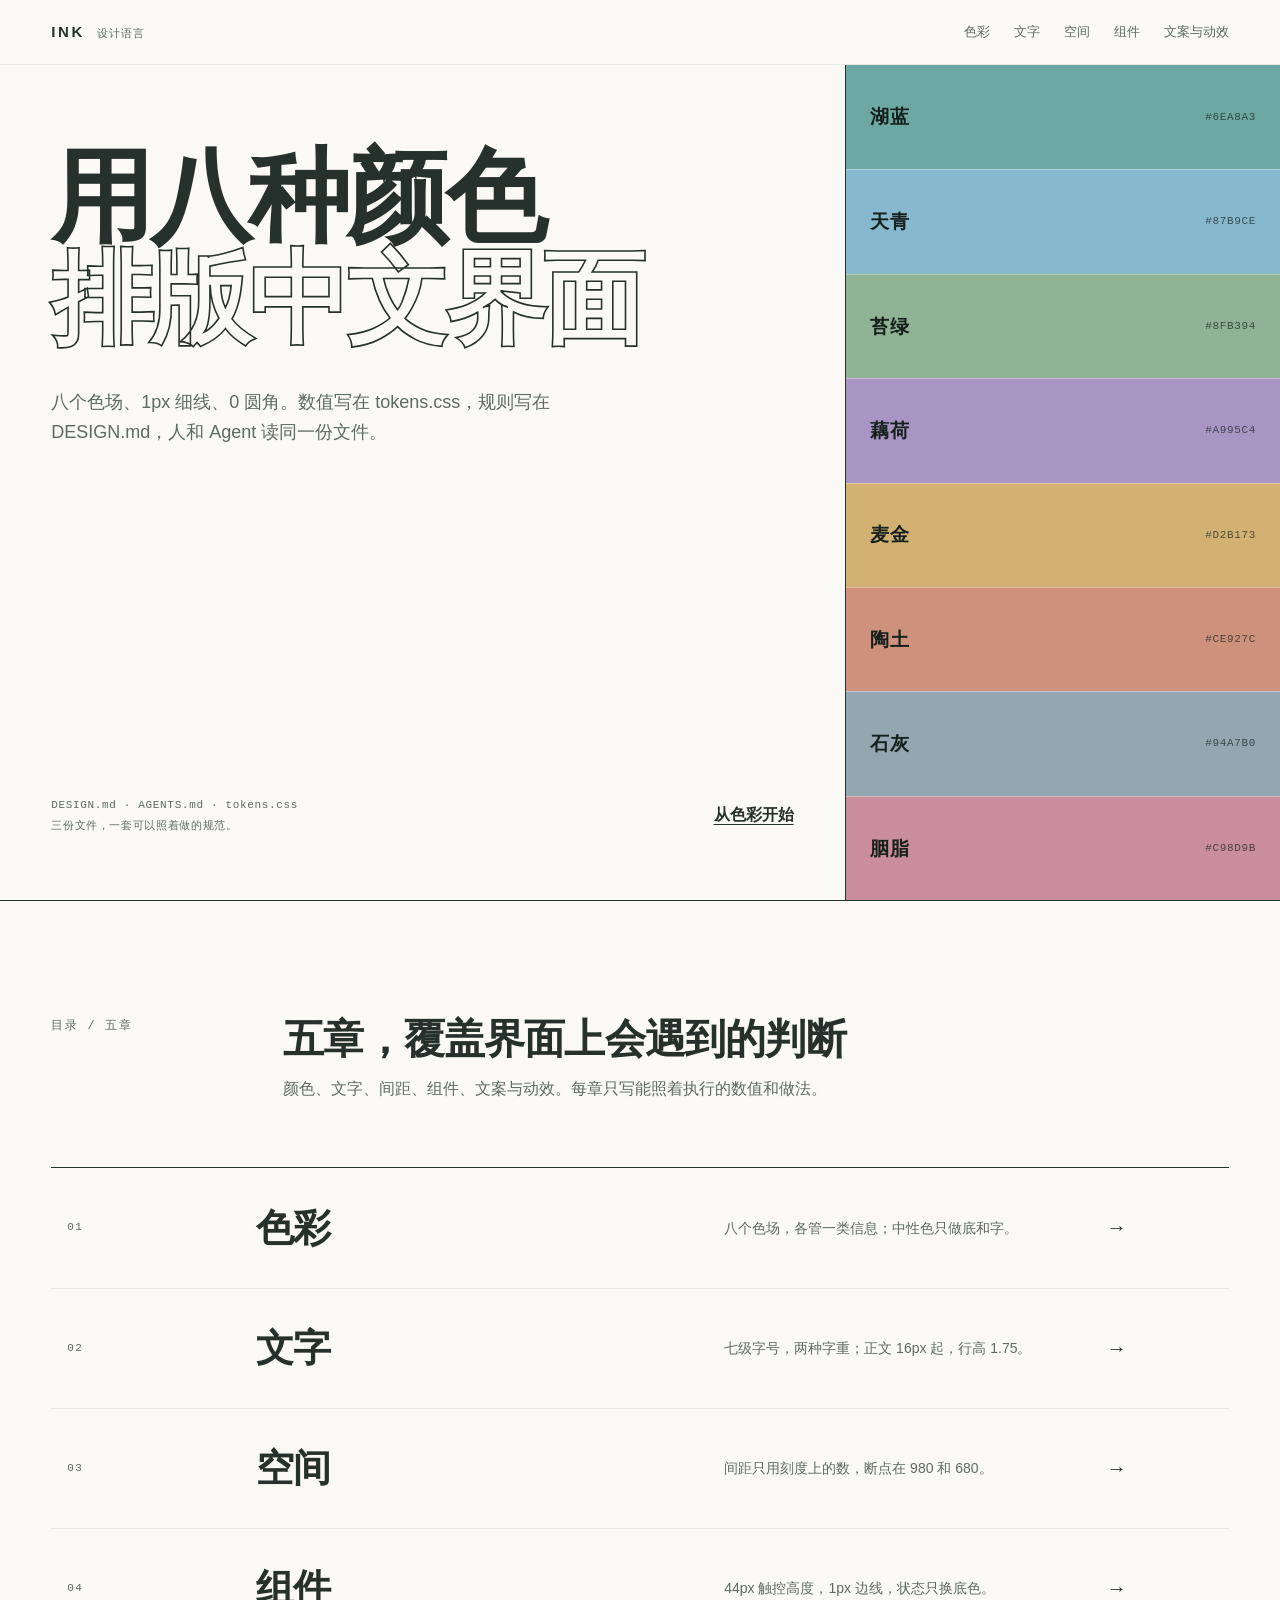
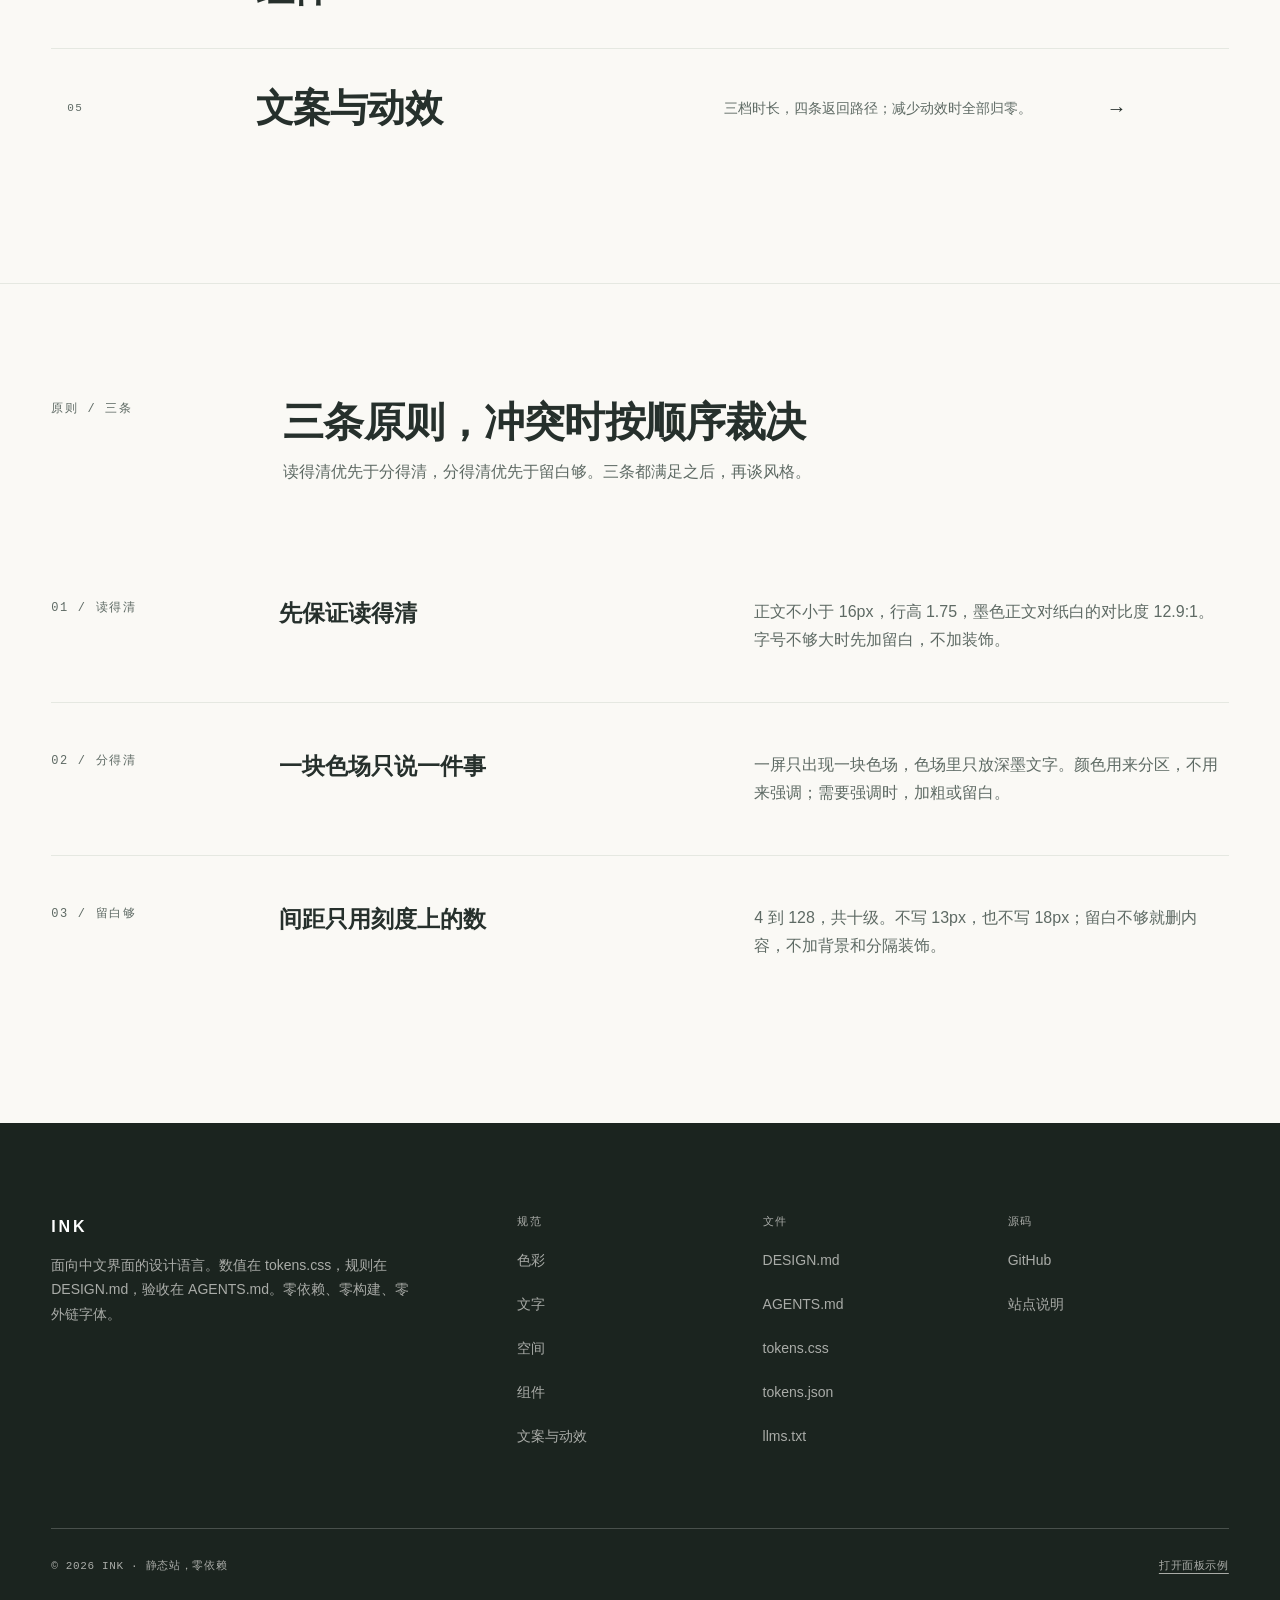
==== commit 79852b25: "update: INK Design Language site" ====
--- a/index.html
+++ b/index.html
@@ -1,211 +1,211 @@
-<!doctype html>
-<html lang="zh-CN">
-<head>
-<meta charset="utf-8">
-<meta name="viewport" content="width=device-width, initial-scale=1">
-<title>INK · 面向中文界面的设计语言</title>
-<meta name="description" content="八个色场、1px 细线、0 圆角。INK 是一套面向中文界面的设计语言：数值在 tokens.css，规则在 DESIGN.md，验收在 AGENTS.md。零依赖、零构建。">
-<meta name="theme-color" content="#FAF9F5">
-<link rel="icon" href="assets/favicon.svg" type="image/svg+xml">
-<link rel="stylesheet" href="tokens.css">
-<link rel="stylesheet" href="assets/site.css">
-<link rel="canonical" href="https://knink-owo.github.io/INK-DesignLanguage/">
-<meta property="og:type" content="website">
-<meta property="og:title" content="INK · 面向中文界面的设计语言">
-<meta property="og:description" content="八个色场、1px 细线、0 圆角。中文界面里能用上的字号、间距和用色规则。">
-<meta property="og:url" content="https://knink-owo.github.io/INK-DesignLanguage/">
-<meta property="og:image" content="https://knink-owo.github.io/INK-DesignLanguage/assets/og.png">
-<meta name="twitter:card" content="summary_large_image">
-</head>
-<body>
-<a class="skip-link" href="#main">跳到正文</a>
-
-<header class="site-header">
-  <div class="wrap">
-    <div class="site-header__inner">
-      <a class="brand" href="index.html">INK<span class="brand__sub">设计语言</span></a>
-      <nav class="site-nav" aria-label="章节">
-        <a class="site-nav__link" href="spec/color.html">色彩</a>
-        <a class="site-nav__link" href="spec/typography.html">文字</a>
-        <a class="site-nav__link" href="spec/space.html">空间</a>
-        <a class="site-nav__link" href="spec/components.html">组件</a>
-        <a class="site-nav__link" href="spec/voice-motion.html">文案与动效</a>
-      </nav>
-    </div>
-  </div>
-</header>
-
-<main id="main">
-  <section class="hero" aria-labelledby="hero-title">
-    <div class="hero__copy">
-      <h1 class="display" id="hero-title">
-        <span class="display__line rise" style="--i: 0">用八种颜色</span>
-        <span class="display__outline rise" style="--i: 1">排版中文界面</span>
-      </h1>
-      <p class="hero__lead rise" style="--i: 2">八个色场、1px 细线、0 圆角。数值写在 tokens.css，规则写在 DESIGN.md，人和 Agent 读同一份文件。</p>
-      <div class="hero__foot">
-        <p class="hero__note">DESIGN.md · AGENTS.md · tokens.css<br>三份文件，一套可以照着做的规范。</p>
-        <a class="text-link" href="spec/color.html">从色彩开始</a>
-      </div>
-    </div>
-
-    <ol class="hero__wall" aria-label="八个色场">
-      <li class="wall-band tone-lake"><span class="wall-band__name">湖蓝</span><span class="wall-band__hex">#6EA8A3</span></li>
-      <li class="wall-band tone-sky"><span class="wall-band__name">天青</span><span class="wall-band__hex">#87B9CE</span></li>
-      <li class="wall-band tone-moss"><span class="wall-band__name">苔绿</span><span class="wall-band__hex">#8FB394</span></li>
-      <li class="wall-band tone-lotus"><span class="wall-band__name">藕荷</span><span class="wall-band__hex">#A995C4</span></li>
-      <li class="wall-band tone-wheat"><span class="wall-band__name">麦金</span><span class="wall-band__hex">#D2B173</span></li>
-      <li class="wall-band tone-clay"><span class="wall-band__name">陶土</span><span class="wall-band__hex">#CE927C</span></li>
-      <li class="wall-band tone-stone"><span class="wall-band__name">石灰</span><span class="wall-band__hex">#94A7B0</span></li>
-      <li class="wall-band tone-rouge"><span class="wall-band__name">胭脂</span><span class="wall-band__hex">#C98D9B</span></li>
-    </ol>
-  </section>
-
-  <section class="section" aria-labelledby="chapters-title">
-    <div class="wrap">
-      <div class="section-head">
-        <span class="mono-label section-head__index">目录 / 五章</span>
-        <h2 class="section-head__title" id="chapters-title">五章，覆盖界面上会遇到的判断</h2>
-        <p class="section-head__lede">颜色、文字、间距、组件、文案与动效。每章只写能照着执行的数值和做法。</p>
-      </div>
-
-      <div class="chapter-index">
-        <a class="chapter-row chapter-row--lake" href="spec/color.html">
-          <span class="chapter-row__num">01</span>
-          <span class="chapter-row__title">色彩</span>
-          <span class="chapter-row__lede">八个色场，各管一类信息；中性色只做底和字。</span>
-          <span class="chapter-row__arrow" aria-hidden="true">→</span>
-        </a>
-        <a class="chapter-row chapter-row--lotus" href="spec/typography.html">
-          <span class="chapter-row__num">02</span>
-          <span class="chapter-row__title">文字</span>
-          <span class="chapter-row__lede">七级字号，两种字重；正文 16px 起，行高 1.75。</span>
-          <span class="chapter-row__arrow" aria-hidden="true">→</span>
-        </a>
-        <a class="chapter-row chapter-row--moss" href="spec/space.html">
-          <span class="chapter-row__num">03</span>
-          <span class="chapter-row__title">空间</span>
-          <span class="chapter-row__lede">间距只用刻度上的数，断点在 980 和 680。</span>
-          <span class="chapter-row__arrow" aria-hidden="true">→</span>
-        </a>
-        <a class="chapter-row chapter-row--stone" href="spec/components.html">
-          <span class="chapter-row__num">04</span>
-          <span class="chapter-row__title">组件</span>
-          <span class="chapter-row__lede">44px 触控高度，1px 边线，状态只换底色。</span>
-          <span class="chapter-row__arrow" aria-hidden="true">→</span>
-        </a>
-        <a class="chapter-row chapter-row--clay" href="spec/voice-motion.html">
-          <span class="chapter-row__num">05</span>
-          <span class="chapter-row__title">文案与动效</span>
-          <span class="chapter-row__lede">三档时长，四条返回路径；减少动效时全部归零。</span>
-          <span class="chapter-row__arrow" aria-hidden="true">→</span>
-        </a>
-      </div>
-    </div>
-  </section>
-
-  <section class="section" aria-labelledby="rules-title">
-    <div class="wrap">
-      <div class="section-head">
-        <span class="mono-label section-head__index">原则 / 三条</span>
-        <h2 class="section-head__title" id="rules-title">三条原则，冲突时按顺序裁决</h2>
-        <p class="section-head__lede">读得清优先于分得清，分得清优先于留白够。三条都满足之后，再谈风格。</p>
-      </div>
-
-      <div>
-        <div class="rule-row">
-          <span class="mono-label">01 / 读得清</span>
-          <h3 class="rule-row__title">先保证读得清</h3>
-          <p class="rule-row__text">正文不小于 16px，行高 1.75，墨色正文对纸白的对比度 12.9:1。字号不够大时先加留白，不加装饰。</p>
-        </div>
-        <div class="rule-row">
-          <span class="mono-label">02 / 分得清</span>
-          <h3 class="rule-row__title">一块色场只说一件事</h3>
-          <p class="rule-row__text">一屏只出现一块色场，色场里只放深墨文字。颜色用来分区，不用来强调；需要强调时，加粗或留白。</p>
-        </div>
-        <div class="rule-row">
-          <span class="mono-label">03 / 留白够</span>
-          <h3 class="rule-row__title">间距只用刻度上的数</h3>
-          <p class="rule-row__text">4 到 128，共十级。不写 13px，也不写 18px；留白不够就删内容，不加背景和分隔装饰。</p>
-        </div>
-      </div>
-    </div>
-  </section>
-</main>
-
-<footer class="site-footer">
-  <div class="wrap">
-    <div class="site-footer__grid">
-      <div class="site-footer__brand-col">
-        <div class="site-footer__brand">INK</div>
-        <p class="site-footer__sub">面向中文界面的设计语言。数值在 tokens.css，规则在 DESIGN.md，验收在 AGENTS.md。零依赖、零构建、零外链字体。</p>
-      </div>
-
-      <div>
-        <div class="site-footer__title">规范</div>
-        <a class="site-footer__link" href="spec/color.html">色彩</a>
-        <a class="site-footer__link" href="spec/typography.html">文字</a>
-        <a class="site-footer__link" href="spec/space.html">空间</a>
-        <a class="site-footer__link" href="spec/components.html">组件</a>
-        <a class="site-footer__link" href="spec/voice-motion.html">文案与动效</a>
-      </div>
-
-      <div>
-        <div class="site-footer__title">文件</div>
-        <a class="site-footer__link" href="DESIGN.md">DESIGN.md</a>
-        <a class="site-footer__link" href="AGENTS.md">AGENTS.md</a>
-        <a class="site-footer__link" href="tokens.css">tokens.css</a>
-        <a class="site-footer__link" href="tokens.json">tokens.json</a>
-        <a class="site-footer__link" href="llms.txt">llms.txt</a>
-      </div>
-
-      <div>
-        <div class="site-footer__title">源码</div>
-        <a class="site-footer__link" href="https://github.com/knink-owo/INK-DesignLanguage">GitHub</a>
-        <a class="site-footer__link" href="README.md">站点说明</a>
-      </div>
-    </div>
-
-    <div class="site-footer__bottom">
-      <span class="site-footer__fine">© 2026 INK · 静态站，零依赖</span>
-      <button class="link-button site-footer__fine" type="button" data-sheet-open="example-sheet">打开面板示例</button>
-    </div>
-  </div>
-</footer>
-
-<dialog class="sheet" id="example-sheet" aria-labelledby="example-sheet-title">
-  <div class="sheet__inner">
-    <div class="sheet__head">
-      <h2 class="sheet__title" id="example-sheet-title">面板从触发按钮的位置展开</h2>
-      <button class="sheet__close" type="button" data-sheet-close>关闭</button>
-    </div>
-    <div class="sheet__body">
-      <p class="lede">这块面板演示空间连续性：从哪来，回哪去。按 Esc、点面板外、点「回到原处」都能关闭。</p>
-      <div class="sheet__steps">
-        <div class="sheet__step">
-          <span class="sheet__step-num">01</span>
-          <span class="sheet__step-title">起点</span>
-          <span class="sheet__step-text">计算触发按钮和面板的矩形，取中心点与尺寸比例。</span>
-        </div>
-        <div class="sheet__step">
-          <span class="sheet__step-num">02</span>
-          <span class="sheet__step-title">展开</span>
-          <span class="sheet__step-text">从按钮的位置和大小开始，380ms 展开到面板自己的位置。</span>
-        </div>
-        <div class="sheet__step">
-          <span class="sheet__step-num">03</span>
-          <span class="sheet__step-title">返回</span>
-          <span class="sheet__step-text">关闭时收回按钮，焦点回到触发按钮，不丢阅读位置。</span>
-        </div>
-      </div>
-      <div class="sheet__actions">
-        <button class="btn btn--primary" type="button" data-sheet-close>回到原处</button>
-        <a class="btn btn--quiet" href="spec/voice-motion.html">看动效规范</a>
-      </div>
-    </div>
-  </div>
-</dialog>
-
-<script src="assets/site.js" defer></script>
-</body>
-</html>
+<!doctype html>
+<html lang="zh-CN">
+<head>
+<meta charset="utf-8">
+<meta name="viewport" content="width=device-width, initial-scale=1">
+<title>INK · 面向中文界面的设计语言</title>
+<meta name="description" content="八个色场、1px 细线、0 圆角。INK 是一套面向中文界面的设计语言：数值在 tokens.css，规则在 DESIGN.md，验收在 AGENTS.md。零依赖、零构建。">
+<meta name="theme-color" content="#FAF9F5">
+<link rel="icon" href="assets/favicon.svg" type="image/svg+xml">
+<link rel="stylesheet" href="tokens.css">
+<link rel="stylesheet" href="assets/site.css">
+<link rel="canonical" href="https://knink-owo.github.io/INK-DesignLanguage/">
+<meta property="og:type" content="website">
+<meta property="og:title" content="INK · 面向中文界面的设计语言">
+<meta property="og:description" content="八个色场、1px 细线、0 圆角。中文界面里能用上的字号、间距和用色规则。">
+<meta property="og:url" content="https://knink-owo.github.io/INK-DesignLanguage/">
+<meta property="og:image" content="https://knink-owo.github.io/INK-DesignLanguage/assets/og.png">
+<meta name="twitter:card" content="summary_large_image">
+</head>
+<body>
+<a class="skip-link" href="#main">跳到正文</a>
+
+<header class="site-header">
+  <div class="wrap">
+    <div class="site-header__inner">
+      <a class="brand" href="index.html">INK<span class="brand__sub">设计语言</span></a>
+      <nav class="site-nav" aria-label="章节">
+        <a class="site-nav__link" href="spec/color.html">色彩</a>
+        <a class="site-nav__link" href="spec/typography.html">文字</a>
+        <a class="site-nav__link" href="spec/space.html">空间</a>
+        <a class="site-nav__link" href="spec/components.html">组件</a>
+        <a class="site-nav__link" href="spec/voice-motion.html">文案与动效</a>
+      </nav>
+    </div>
+  </div>
+</header>
+
+<main id="main">
+  <section class="hero" aria-labelledby="hero-title">
+    <div class="hero__copy">
+      <h1 class="display" id="hero-title">
+        <span class="display__line rise" style="--i: 0">用八种颜色</span>
+        <span class="display__outline rise" style="--i: 1">排版中文界面</span>
+      </h1>
+      <p class="hero__lead rise" style="--i: 2">八个色场、1px 细线、0 圆角。数值写在 tokens.css，规则写在 DESIGN.md，人和 Agent 读同一份文件。</p>
+      <div class="hero__foot">
+        <p class="hero__note">DESIGN.md · AGENTS.md · tokens.css<br>三份文件，一套可以照着做的规范。</p>
+        <a class="text-link" href="spec/color.html">从色彩开始</a>
+      </div>
+    </div>
+
+    <ol class="hero__wall" aria-label="八个色场">
+      <li class="wall-band tone-lake"><span class="wall-band__name">湖蓝</span><span class="wall-band__hex">#6EA8A3</span></li>
+      <li class="wall-band tone-sky"><span class="wall-band__name">天青</span><span class="wall-band__hex">#87B9CE</span></li>
+      <li class="wall-band tone-moss"><span class="wall-band__name">苔绿</span><span class="wall-band__hex">#8FB394</span></li>
+      <li class="wall-band tone-lotus"><span class="wall-band__name">藕荷</span><span class="wall-band__hex">#A995C4</span></li>
+      <li class="wall-band tone-wheat"><span class="wall-band__name">麦金</span><span class="wall-band__hex">#D2B173</span></li>
+      <li class="wall-band tone-clay"><span class="wall-band__name">陶土</span><span class="wall-band__hex">#CE927C</span></li>
+      <li class="wall-band tone-stone"><span class="wall-band__name">石灰</span><span class="wall-band__hex">#94A7B0</span></li>
+      <li class="wall-band tone-rouge"><span class="wall-band__name">胭脂</span><span class="wall-band__hex">#C98D9B</span></li>
+    </ol>
+  </section>
+
+  <section class="section" aria-labelledby="chapters-title">
+    <div class="wrap">
+      <div class="section-head">
+        <span class="mono-label section-head__index">目录 / 五章</span>
+        <h2 class="section-head__title" id="chapters-title">五章，覆盖界面上会遇到的判断</h2>
+        <p class="section-head__lede">颜色、文字、间距、组件、文案与动效。每章只写能照着执行的数值和做法。</p>
+      </div>
+
+      <div class="chapter-index">
+        <a class="chapter-row chapter-row--lake" href="spec/color.html">
+          <span class="chapter-row__num">01</span>
+          <span class="chapter-row__title">色彩</span>
+          <span class="chapter-row__lede">八个色场，各管一类信息；中性色只做底和字。</span>
+          <span class="chapter-row__arrow" aria-hidden="true">→</span>
+        </a>
+        <a class="chapter-row chapter-row--lotus" href="spec/typography.html">
+          <span class="chapter-row__num">02</span>
+          <span class="chapter-row__title">文字</span>
+          <span class="chapter-row__lede">七级字号，两种字重；正文 16px 起，行高 1.75。</span>
+          <span class="chapter-row__arrow" aria-hidden="true">→</span>
+        </a>
+        <a class="chapter-row chapter-row--moss" href="spec/space.html">
+          <span class="chapter-row__num">03</span>
+          <span class="chapter-row__title">空间</span>
+          <span class="chapter-row__lede">间距只用刻度上的数，断点在 980 和 680。</span>
+          <span class="chapter-row__arrow" aria-hidden="true">→</span>
+        </a>
+        <a class="chapter-row chapter-row--stone" href="spec/components.html">
+          <span class="chapter-row__num">04</span>
+          <span class="chapter-row__title">组件</span>
+          <span class="chapter-row__lede">44px 触控高度，1px 边线，状态只换底色。</span>
+          <span class="chapter-row__arrow" aria-hidden="true">→</span>
+        </a>
+        <a class="chapter-row chapter-row--clay" href="spec/voice-motion.html">
+          <span class="chapter-row__num">05</span>
+          <span class="chapter-row__title">文案与动效</span>
+          <span class="chapter-row__lede">三档时长，四条返回路径；减少动效时全部归零。</span>
+          <span class="chapter-row__arrow" aria-hidden="true">→</span>
+        </a>
+      </div>
+    </div>
+  </section>
+
+  <section class="section" aria-labelledby="rules-title">
+    <div class="wrap">
+      <div class="section-head">
+        <span class="mono-label section-head__index">原则 / 三条</span>
+        <h2 class="section-head__title" id="rules-title">三条原则，冲突时按顺序裁决</h2>
+        <p class="section-head__lede">读得清优先于分得清，分得清优先于留白够。三条都满足之后，再谈风格。</p>
+      </div>
+
+      <div>
+        <div class="rule-row">
+          <span class="mono-label">01 / 读得清</span>
+          <h3 class="rule-row__title">先保证读得清</h3>
+          <p class="rule-row__text">正文不小于 16px，行高 1.75，墨色正文对纸白的对比度 12.9:1。字号不够大时先加留白，不加装饰。</p>
+        </div>
+        <div class="rule-row">
+          <span class="mono-label">02 / 分得清</span>
+          <h3 class="rule-row__title">一块色场只说一件事</h3>
+          <p class="rule-row__text">一屏只出现一块色场，色场里只放深墨文字。颜色用来分区，不用来强调；需要强调时，加粗或留白。</p>
+        </div>
+        <div class="rule-row">
+          <span class="mono-label">03 / 留白够</span>
+          <h3 class="rule-row__title">间距只用刻度上的数</h3>
+          <p class="rule-row__text">4 到 128，共十级。不写 13px，也不写 18px；留白不够就删内容，不加背景和分隔装饰。</p>
+        </div>
+      </div>
+    </div>
+  </section>
+</main>
+
+<footer class="site-footer">
+  <div class="wrap">
+    <div class="site-footer__grid">
+      <div class="site-footer__brand-col">
+        <div class="site-footer__brand">INK</div>
+        <p class="site-footer__sub">面向中文界面的设计语言。数值在 tokens.css，规则在 DESIGN.md，验收在 AGENTS.md。零依赖、零构建、零外链字体。</p>
+      </div>
+
+      <div>
+        <div class="site-footer__title">规范</div>
+        <a class="site-footer__link" href="spec/color.html">色彩</a>
+        <a class="site-footer__link" href="spec/typography.html">文字</a>
+        <a class="site-footer__link" href="spec/space.html">空间</a>
+        <a class="site-footer__link" href="spec/components.html">组件</a>
+        <a class="site-footer__link" href="spec/voice-motion.html">文案与动效</a>
+      </div>
+
+      <div>
+        <div class="site-footer__title">文件</div>
+        <a class="site-footer__link" href="DESIGN.md">DESIGN.md</a>
+        <a class="site-footer__link" href="AGENTS.md">AGENTS.md</a>
+        <a class="site-footer__link" href="tokens.css">tokens.css</a>
+        <a class="site-footer__link" href="tokens.json">tokens.json</a>
+        <a class="site-footer__link" href="llms.txt">llms.txt</a>
+      </div>
+
+      <div>
+        <div class="site-footer__title">源码</div>
+        <a class="site-footer__link" href="https://github.com/knink-owo/INK-DesignLanguage">GitHub</a>
+        <a class="site-footer__link" href="README.md">站点说明</a>
+      </div>
+    </div>
+
+    <div class="site-footer__bottom">
+      <span class="site-footer__fine">© 2026 INK · 静态站，零依赖</span>
+      <button class="link-button site-footer__fine" type="button" data-sheet-open="example-sheet">打开面板示例</button>
+    </div>
+  </div>
+</footer>
+
+<dialog class="sheet" id="example-sheet" aria-labelledby="example-sheet-title">
+  <div class="sheet__inner">
+    <div class="sheet__head">
+      <h2 class="sheet__title" id="example-sheet-title">面板从触发按钮的位置展开</h2>
+      <button class="sheet__close" type="button" data-sheet-close>关闭</button>
+    </div>
+    <div class="sheet__body">
+      <p class="lede">这块面板演示空间连续性：从哪来，回哪去。按 Esc、点面板外、点「回到原处」都能关闭。</p>
+      <div class="sheet__steps">
+        <div class="sheet__step">
+          <span class="sheet__step-num">01</span>
+          <span class="sheet__step-title">起点</span>
+          <span class="sheet__step-text">计算触发按钮和面板的矩形，取中心点与尺寸比例。</span>
+        </div>
+        <div class="sheet__step">
+          <span class="sheet__step-num">02</span>
+          <span class="sheet__step-title">展开</span>
+          <span class="sheet__step-text">从按钮的位置和大小开始，380ms 展开到面板自己的位置。</span>
+        </div>
+        <div class="sheet__step">
+          <span class="sheet__step-num">03</span>
+          <span class="sheet__step-title">返回</span>
+          <span class="sheet__step-text">关闭时收回按钮，焦点回到触发按钮，不丢阅读位置。</span>
+        </div>
+      </div>
+      <div class="sheet__actions">
+        <button class="btn btn--primary" type="button" data-sheet-close>回到原处</button>
+        <a class="btn btn--quiet" href="spec/voice-motion.html">看动效规范</a>
+      </div>
+    </div>
+  </div>
+</dialog>
+
+<script src="assets/site.js" defer></script>
+</body>
+</html>
--- a/tokens.css
+++ b/tokens.css
@@ -1,137 +1,134 @@
-/* ==========================================================================
-   INK Design Language · tokens.css
-   v1.1 · implementation 1.1.0 · 2026-10
-   --------------------------------------------------------------------------
-   全站唯一的数值来源。改视觉先改这里，再同步：
-   - site/tokens.json   （machine twin，由 tools/sync_tokens.py 生成）
-   - site/DESIGN.md     （人读的规则，只解释为什么）
-   - site/AGENTS.md     （Agent 读的约束与验收）
-   硬规则：圆角恒 0；描边恒 1px 实线；阴影只给浮层；不引入外链资源。
-   ========================================================================== */
-
-:root {
-  color-scheme: light;
-
-  /* --- 色场：八个，各管一类信息 --------------------------------------- */
-  --ink-lake:   #6EA8A3;   /* 湖蓝 */
-  --ink-sky:    #87B9CE;   /* 天青 */
-  --ink-moss:   #8FB394;   /* 苔绿 */
-  --ink-lotus:  #A995C4;   /* 藕荷 */
-  --ink-wheat:  #D2B173;   /* 麦金 */
-  --ink-clay:   #CE927C;   /* 陶土 */
-  --ink-stone:  #94A7B0;   /* 石灰 */
-  --ink-rouge:  #C98D9B;   /* 胭脂 */
-
-  /* --- 中性 ----------------------------------------------------------- */
-  --ink-canvas:       #FAF9F5;   /* 纸白，页面底色 */
-  --ink-surface:      #FFFFFF;   /* 纯白，只给输入框与浮层 */
-  --ink-ink:          #26302C;   /* 墨，正文与标题 */
-  --ink-ink-deep:     #1B241F;   /* 深墨，色带页脚与代码块 */
-  --ink-ink-secondary: #5E6A64;  /* 次要文字，5.36:1 on canvas */
-  --ink-ink-muted:    #8B948E;   /* 弱化标记，仅用于非文本或大号字 */
-  --ink-line:         #E5E8E1;   /* 细线 */
-  --ink-text-on-color: #16211D;  /* 色场上的文字，6.1–8.1:1 */
-  --ink-text-on-ink:  #FFFFFF;   /* 深墨上的文字，13.6:1 */
-
-  /* --- 语义别名：组件只引用这一层 ------------------------------------- */
-  --ink-text-primary: var(--ink-ink);
-  --ink-text-secondary: var(--ink-ink-secondary);
-  --ink-text-muted: var(--ink-ink-muted);
-  --ink-text-secondary-on-ink: rgba(250, 249, 245, 0.64);
-  --ink-line-on-ink: rgba(255, 255, 255, 0.2);     /* 深墨上的细线 */
-  --ink-band-line: rgba(255, 255, 255, 0.32);       /* 色场之间的细线 */
-  --ink-link: var(--ink-ink);
-  --ink-focus: var(--ink-ink);
-  --ink-focus-width: 2px;
-  --ink-focus-offset: 4px;
-  --ink-control-border: var(--ink-ink-secondary);
-  --ink-success: #3F6B4C;  /* 4.6:1 on surface */
-  --ink-danger: #8C4150;   /* 5.8:1 on surface */
-  --ink-overlay: rgba(22, 33, 29, 0.42);
-
-  /* --- 字体 ----------------------------------------------------------- */
-  --ink-font: -apple-system, BlinkMacSystemFont, "Segoe UI", "PingFang SC",
-    "HarmonyOS Sans SC", "Noto Sans SC", "Microsoft YaHei", sans-serif;
-  --ink-font-mono: "Cascadia Code", "SFMono-Regular", Consolas,
-    "Liberation Mono", monospace;
-
-  /* --- 字重与字号 ----------------------------------------------------- */
-  --ink-weight-body: 400;
-  --ink-weight-display: 600;
-  --ink-weight-strong: 600;
-
-  --ink-size-display: clamp(3.25rem, 8vw, 7.5rem);    /* 52 → 120px */
-  --ink-size-h1: clamp(2.75rem, 6vw, 5.5rem);         /* 44 → 88px */
-  --ink-size-h2: clamp(2rem, 3.2vw, 2.75rem);         /* 32 → 44px */
-  --ink-size-h3: clamp(1.375rem, 1.8vw, 1.75rem);     /* 22 → 28px */
-  --ink-size-lead: clamp(1.125rem, 1.4vw, 1.375rem);  /* 18 → 22px */
-  --ink-size-body: 1rem;
-  --ink-size-small: 0.875rem;
-  --ink-size-mono: 0.75rem;
-  --ink-size-label: 0.6875rem;
-
-  --ink-leading-display: 1;
-  --ink-leading-heading: 1.14;
-  --ink-leading-body: 1.75;
-  --ink-tracking-display: -0.035em;
-  --ink-tracking-label: 0.14em;
-  --ink-stroke-display: 2px;
-
-  /* --- 间距：只用这十个数 --------------------------------------------- */
-  --ink-space-1: 4px;
-  --ink-space-2: 8px;
-  --ink-space-3: 12px;
-  --ink-space-4: 16px;
-  --ink-space-5: 24px;
-  --ink-space-6: 32px;
-  --ink-space-7: 48px;
-  --ink-space-8: 64px;
-  --ink-space-9: 96px;
-  --ink-space-10: 128px;
-
-  /* --- 几何 ----------------------------------------------------------- */
-  --ink-radius: 0;
-  --ink-wrap: 1280px;
-  --ink-gutter: clamp(20px, 4vw, 56px);
-  --ink-header-h: 64px;
-  --ink-target: 44px;
-  --ink-measure: 34em;
-  --ink-border: 1px solid var(--ink-line);
-  --ink-border-strong: 1px solid var(--ink-ink);
-
-  /* --- 层级与浮层 ----------------------------------------------------- */
-  --ink-shadow-modal: 0 32px 80px rgba(27, 36, 31, 0.24),
-    0 2px 8px rgba(27, 36, 31, 0.08);
-  --ink-z-header: 20;
-  --ink-z-panel: 40;
-  --ink-z-modal: 60;
-
-  /* --- 动效 ----------------------------------------------------------- */
-  --ink-ease-in: cubic-bezier(0.1, 0.9, 0.2, 1);
-  --ink-ease-out: cubic-bezier(0.7, 0, 1, 0.5);
-  --ink-ease-snap: cubic-bezier(0.17, 0.89, 0.32, 1.18);
-  --ink-duration-hover: 200ms;
-  --ink-duration-press: 140ms;
-  --ink-duration-expand: 380ms;
-  --ink-duration-collapse: 240ms;
-  --ink-duration-page: 420ms;
-  --ink-stagger: 45ms;
-  --ink-lift: -3px;
-  --ink-shift: 6px;
-  --ink-press-scale: 0.975;
-}
-
-/* 用户要求减少动效时，全部归零：不播动画，不做位移。 */
-@media (prefers-reduced-motion: reduce) {
-  :root {
-    --ink-duration-hover: 0ms;
-    --ink-duration-press: 0ms;
-    --ink-duration-expand: 0ms;
-    --ink-duration-collapse: 0ms;
-    --ink-duration-page: 0ms;
-    --ink-stagger: 0ms;
-    --ink-lift: 0px;
-    --ink-shift: 0px;
-    --ink-press-scale: 1;
-  }
-}
+/* ==========================================================================
+   INK Design Language · tokens.css
+   v1.1 · implementation 1.1.0 · 2026-10
+   --------------------------------------------------------------------------
+   全站唯一的数值来源。改视觉先改这里，再同步：
+   - site/tokens.json   （machine twin，由 tools/sync_tokens.py 生成）
+   - site/DESIGN.md     （人读的规则，只解释为什么）
+   - site/AGENTS.md     （Agent 读的约束与验收）
+   硬规则：圆角恒 0；描边恒 1px 实线；阴影只给浮层；不引入外链资源。
+   ========================================================================== */
+
+:root {
+  color-scheme: light;
+
+  /* --- 色场：八个，各管一类信息 --------------------------------------- */
+  --ink-lake:   #6EA8A3;   /* 湖蓝 */
+  --ink-sky:    #87B9CE;   /* 天青 */
+  --ink-moss:   #8FB394;   /* 苔绿 */
+  --ink-lotus:  #A995C4;   /* 藕荷 */
+  --ink-wheat:  #D2B173;   /* 麦金 */
+  --ink-clay:   #CE927C;   /* 陶土 */
+  --ink-stone:  #94A7B0;   /* 石灰 */
+  --ink-rouge:  #C98D9B;   /* 胭脂 */
+
+  /* --- 中性 ----------------------------------------------------------- */
+  --ink-canvas:       #FAF9F5;   /* 纸白，页面底色 */
+  --ink-surface:      #FFFFFF;   /* 纯白，只给输入框与浮层 */
+  --ink-ink:          #26302C;   /* 墨，正文与标题 */
+  --ink-ink-deep:     #1B241F;   /* 深墨，色带页脚与代码块 */
+  --ink-ink-secondary: #5E6A64;  /* 次要文字，5.36:1 on canvas */
+  --ink-ink-muted:    #8B948E;   /* 弱化标记，仅用于非文本或大号字 */
+  --ink-line:         #E5E8E1;   /* 细线 */
+  --ink-text-on-color: #16211D;  /* 色场上的文字，6.1–8.1:1 */
+  --ink-text-on-ink:  #FFFFFF;   /* 深墨上的文字，13.6:1 */
+
+  /* --- 语义别名：组件只引用这一层 ------------------------------------- */
+  --ink-text-primary: var(--ink-ink);
+  --ink-text-secondary: var(--ink-ink-secondary);
+  --ink-text-muted: var(--ink-ink-muted);
+  --ink-text-secondary-on-ink: rgba(250, 249, 245, 0.64);
+  --ink-line-on-ink: rgba(255, 255, 255, 0.2);     /* 深墨上的细线 */
+  --ink-band-line: rgba(255, 255, 255, 0.32);       /* 色场之间的细线 */
+  --ink-link: var(--ink-ink);
+  --ink-focus: var(--ink-ink);
+  --ink-focus-width: 2px;
+  --ink-focus-offset: 4px;
+  --ink-control-border: var(--ink-ink-secondary);
+  --ink-success: #3F6B4C;  /* 4.6:1 on surface */
+  --ink-danger: #8C4150;   /* 5.8:1 on surface */
+  --ink-overlay: rgba(22, 33, 29, 0.42);
+
+  /* --- 字体 ----------------------------------------------------------- */
+  --ink-font: -apple-system, BlinkMacSystemFont, "Segoe UI", "PingFang SC",
+    "HarmonyOS Sans SC", "Noto Sans SC", "Microsoft YaHei", sans-serif;
+  --ink-font-mono: "Cascadia Code", "SFMono-Regular", Consolas,
+    "Liberation Mono", monospace;
+
+  /* --- 字重与字号 ----------------------------------------------------- */
+  --ink-weight-body: 400;
+  --ink-weight-display: 600;
+  --ink-weight-strong: 600;
+
+  --ink-size-display: clamp(3.25rem, 8vw, 7.5rem);    /* 52 → 120px */
+  --ink-size-h1: clamp(2.75rem, 6vw, 5.5rem);         /* 44 → 88px */
+  --ink-size-h2: clamp(2rem, 3.2vw, 2.75rem);         /* 32 → 44px */
+  --ink-size-h3: clamp(1.375rem, 1.8vw, 1.75rem);     /* 22 → 28px */
+  --ink-size-lead: clamp(1.125rem, 1.4vw, 1.375rem);  /* 18 → 22px */
+  --ink-size-body: 1rem;
+  --ink-size-small: 0.875rem;
+  --ink-size-mono: 0.75rem;
+  --ink-size-label: 0.6875rem;
+
+  --ink-leading-display: 1;
+  --ink-leading-heading: 1.14;
+  --ink-leading-body: 1.75;
+  --ink-tracking-display: -0.035em;
+  --ink-tracking-label: 0.14em;
+  --ink-stroke-display: 1.6px;   /* 轮廓字描边；980 → 1.4，680 → 1.2 */
+
+  /* --- 间距：只用这十个数 --------------------------------------------- */
+  --ink-space-1: 4px;
+  --ink-space-2: 8px;
+  --ink-space-3: 12px;
+  --ink-space-4: 16px;
+  --ink-space-5: 24px;
+  --ink-space-6: 32px;
+  --ink-space-7: 48px;
+  --ink-space-8: 64px;
+  --ink-space-9: 96px;
+  --ink-space-10: 128px;
+
+  /* --- 几何 ----------------------------------------------------------- */
+  --ink-radius: 0;
+  --ink-wrap: 1280px;
+  --ink-gutter: clamp(20px, 4vw, 56px);
+  --ink-header-h: 64px;
+  --ink-target: 44px;
+  --ink-measure: 34em;
+  --ink-border: 1px solid var(--ink-line);
+  --ink-border-strong: 1px solid var(--ink-ink);
+
+  /* --- 层级与浮层 ----------------------------------------------------- */
+  --ink-shadow-modal: 0 32px 80px rgba(27, 36, 31, 0.24),
+    0 2px 8px rgba(27, 36, 31, 0.08);
+  --ink-z-header: 20;
+  --ink-z-modal: 60;
+
+  /* --- 动效 ----------------------------------------------------------- */
+  --ink-ease-in: cubic-bezier(0.1, 0.9, 0.2, 1);
+  --ink-ease-out: cubic-bezier(0.7, 0, 1, 0.5);
+  --ink-ease-snap: cubic-bezier(0.17, 0.89, 0.32, 1.18);
+  --ink-duration-hover: 200ms;
+  --ink-duration-press: 140ms;
+  --ink-duration-expand: 380ms;
+  --ink-duration-collapse: 240ms;
+  --ink-duration-page: 420ms;
+  --ink-stagger: 45ms;
+  --ink-shift: 6px;
+  --ink-press-scale: 0.975;
+}
+
+/* 用户要求减少动效时，全部归零：不播动画，不做位移。 */
+@media (prefers-reduced-motion: reduce) {
+  :root {
+    --ink-duration-hover: 0ms;
+    --ink-duration-press: 0ms;
+    --ink-duration-expand: 0ms;
+    --ink-duration-collapse: 0ms;
+    --ink-duration-page: 0ms;
+    --ink-stagger: 0ms;
+    --ink-shift: 0px;
+    --ink-press-scale: 1;
+  }
+}
--- a/assets/site.css
+++ b/assets/site.css
@@ -1,1293 +1,1290 @@
-/* ==========================================================================
-   INK Design Language · site.css
-   v1.1 · 依赖 tokens.css：所有颜色、字号、间距、时长都来自 token。
-   结构顺序：基础 → 工具 → 顶栏 → 首屏 → 章节 → 组件 → 浮层 → 页脚。
-   ========================================================================== */
-
-/* --- 基础 ---------------------------------------------------------------- */
-
-*, *::before, *::after { box-sizing: border-box; }
-
-html {
-  -webkit-text-size-adjust: 100%;
-  scroll-behavior: smooth;
-}
-
-@media (prefers-reduced-motion: reduce) {
-  html { scroll-behavior: auto; }
-}
-
-body {
-  margin: 0;
-  background: var(--ink-canvas);
-  color: var(--ink-text-primary);
-  font-family: var(--ink-font);
-  font-size: var(--ink-size-body);
-  font-weight: var(--ink-weight-body);
-  line-height: var(--ink-leading-body);
-  -webkit-font-smoothing: antialiased;
-  text-rendering: optimizeLegibility;
-}
-
-h1, h2, h3, p, ul, ol, figure { margin: 0; }
-ul, ol { padding: 0; list-style: none; }
-img, svg { display: block; max-width: 100%; }
-button, input, code, pre { font: inherit; }
-code, pre, kbd { font-family: var(--ink-font-mono); }
-
-a { color: var(--ink-link); text-decoration-thickness: 1px; text-underline-offset: 4px; }
-
-::selection { background: var(--ink-ink); color: var(--ink-canvas); }
-
-:focus-visible {
-  outline: var(--ink-focus-width) solid var(--ink-focus);
-  outline-offset: var(--ink-focus-offset);
-}
-
-/* --- 工具 ---------------------------------------------------------------- */
-
-.wrap {
-  width: 100%;
-  max-width: var(--ink-wrap);
-  margin-inline: auto;
-  padding-inline: var(--ink-gutter);
-}
-
-.visually-hidden {
-  position: absolute !important;
-  width: 1px; height: 1px;
-  margin: -1px; padding: 0;
-  overflow: hidden;
-  clip: rect(0 0 0 0);
-  clip-path: inset(50%);
-  white-space: nowrap;
-  border: 0;
-}
-
-.skip-link {
-  position: absolute;
-  top: var(--ink-space-2);
-  left: var(--ink-space-2);
-  z-index: var(--ink-z-modal);
-  padding: var(--ink-space-2) var(--ink-space-4);
-  background: var(--ink-ink);
-  color: var(--ink-canvas);
-  font-size: var(--ink-size-small);
-  text-decoration: none;
-  transform: translateY(calc(-100% - var(--ink-space-5)));
-}
-
-.skip-link:focus-visible { transform: none; }
-
-.mono-label {
-  display: block;
-  font-family: var(--ink-font-mono);
-  font-size: var(--ink-size-label);
-  font-weight: 400;
-  letter-spacing: var(--ink-tracking-label);
-  text-transform: uppercase;
-  color: var(--ink-text-secondary);
-}
-
-.lede {
-  max-width: var(--ink-measure);
-  font-size: var(--ink-size-lead);
-  line-height: 1.65;
-  color: var(--ink-text-secondary);
-}
-
-.text-link {
-  display: inline-flex;
-  align-items: center;
-  gap: var(--ink-space-2);
-  min-height: var(--ink-target);
-  font-weight: var(--ink-weight-strong);
-  text-decoration: underline;
-}
-
-.text-link:hover { text-decoration-thickness: 2px; }
-
-.link-button {
-  display: inline;
-  min-height: var(--ink-target);
-  padding: 0;
-  border: 0;
-  background: none;
-  color: inherit;
-  font: inherit;
-  text-align: left;
-  text-decoration: underline;
-  text-underline-offset: 4px;
-  cursor: pointer;
-}
-
-.link-button:hover { text-decoration-thickness: 2px; }
-
-/* --- 顶栏 ---------------------------------------------------------------- */
-
-.site-header {
-  position: sticky;
-  top: 0;
-  z-index: var(--ink-z-header);
-  background: var(--ink-canvas);
-  border-bottom: var(--ink-border);
-}
-
-.site-header__inner {
-  display: flex;
-  align-items: center;
-  justify-content: space-between;
-  gap: var(--ink-space-5);
-  min-height: var(--ink-header-h);
-}
-
-.brand {
-  display: inline-flex;
-  align-items: baseline;
-  gap: var(--ink-space-3);
-  color: var(--ink-text-primary);
-  font-size: 0.9375rem;
-  font-weight: var(--ink-weight-strong);
-  letter-spacing: 0.18em;
-  text-decoration: none;
-  white-space: nowrap;
-}
-
-.brand__sub {
-  font-size: var(--ink-size-label);
-  font-weight: var(--ink-weight-body);
-  letter-spacing: 0.08em;
-  color: var(--ink-text-secondary);
-}
-
-.site-nav {
-  display: flex;
-  justify-content: flex-end;
-  gap: clamp(var(--ink-space-3), 2vw, var(--ink-space-5));
-  min-height: var(--ink-header-h);
-}
-
-.site-nav__link {
-  display: inline-flex;
-  align-items: center;
-  min-height: var(--ink-target);
-  font-size: 0.8125rem;
-  color: var(--ink-text-secondary);
-  text-decoration: none;
-  white-space: nowrap;
-  transition: color var(--ink-duration-hover) var(--ink-ease-in);
-}
-
-.site-nav__link:hover { color: var(--ink-text-primary); }
-
-.site-nav__link[aria-current="page"] {
-  color: var(--ink-text-primary);
-  box-shadow: inset 0 -2px 0 var(--ink-ink);
-}
-
-/* --- 首页首屏：左字右色墙 ------------------------------------------------ */
-
-.hero {
-  display: grid;
-  grid-template-columns: minmax(0, 1fr) clamp(300px, 34vw, 480px);
-  min-height: calc(100svh - var(--ink-header-h));
-  border-bottom: var(--ink-border-strong);
-}
-
-.hero__copy {
-  display: flex;
-  flex-direction: column;
-  padding: clamp(var(--ink-space-7), 9vh, var(--ink-space-9)) var(--ink-gutter)
-    clamp(var(--ink-space-6), 7vh, var(--ink-space-8)) var(--ink-gutter);
-}
-
-.display {
-  margin: 0;
-  font-size: var(--ink-size-display);
-  font-weight: var(--ink-weight-display);
-  line-height: var(--ink-leading-display);
-  letter-spacing: var(--ink-tracking-display);
-  color: var(--ink-text-primary);
-}
-
-.display__line { display: block; }
-
-.display__outline {
-  display: block;
-  color: transparent;
-  -webkit-text-stroke: var(--ink-stroke-display) var(--ink-ink);
-}
-
-@supports not (-webkit-text-stroke: 1px black) {
-  .display__outline { color: var(--ink-text-primary); }
-}
-
-.hero__lead {
-  max-width: 30em;
-  margin-top: clamp(var(--ink-space-5), 4vh, var(--ink-space-7));
-  font-size: var(--ink-size-lead);
-  line-height: 1.7;
-  color: var(--ink-text-secondary);
-}
-
-.hero__foot {
-  display: flex;
-  align-items: flex-end;
-  justify-content: space-between;
-  gap: var(--ink-space-5);
-  margin-top: auto;
-  padding-top: clamp(var(--ink-space-6), 8vh, var(--ink-space-8));
-}
-
-.hero__note {
-  max-width: 26em;
-  font-family: var(--ink-font-mono);
-  font-size: var(--ink-size-label);
-  letter-spacing: 0.06em;
-  line-height: 1.9;
-  color: var(--ink-text-secondary);
-}
-
-.hero__wall {
-  display: grid;
-  grid-template-rows: repeat(8, minmax(0, 1fr));
-  border-left: var(--ink-border-strong);
-}
-
-.wall-band {
-  display: flex;
-  align-items: center;
-  justify-content: space-between;
-  gap: var(--ink-space-3);
-  padding: var(--ink-space-3) var(--ink-space-5);
-  border-top: 1px solid var(--ink-band-line);
-}
-
-.wall-band:first-child { border-top: 0; }
-
-.wall-band__name {
-  font-size: clamp(1rem, 1.5vw, 1.25rem);
-  font-weight: var(--ink-weight-strong);
-  letter-spacing: 0.04em;
-}
-
-.wall-band__hex {
-  font-family: var(--ink-font-mono);
-  font-size: var(--ink-size-label);
-  letter-spacing: 0.06em;
-  opacity: 0.7;
-}
-
-/* 色场：给背景和文字上色，其余组件只写 tone-* */
-.tone-lake  { background: var(--ink-lake);  color: var(--ink-text-on-color); }
-.tone-sky   { background: var(--ink-sky);   color: var(--ink-text-on-color); }
-.tone-moss  { background: var(--ink-moss);  color: var(--ink-text-on-color); }
-.tone-lotus { background: var(--ink-lotus); color: var(--ink-text-on-color); }
-.tone-wheat { background: var(--ink-wheat); color: var(--ink-text-on-color); }
-.tone-clay  { background: var(--ink-clay);  color: var(--ink-text-on-color); }
-.tone-stone { background: var(--ink-stone); color: var(--ink-text-on-color); }
-.tone-rouge { background: var(--ink-rouge); color: var(--ink-text-on-color); }
-
-/* --- 章节：通用区块 ------------------------------------------------------ */
-
-.section {
-  padding-block: clamp(var(--ink-space-7), 9vw, var(--ink-space-10));
-  border-top: var(--ink-border);
-}
-
-.hero + .section,
-.chapter-hero + .section,
-.field-wall + .section {
-  border-top: 0;
-}
-
-.section-head {
-  display: grid;
-  grid-template-columns: minmax(0, 0.22fr) minmax(0, 1fr);
-  column-gap: var(--ink-space-5);
-  row-gap: var(--ink-space-3);
-  margin-bottom: clamp(var(--ink-space-6), 5vw, var(--ink-space-8));
-}
-
-.section-head__index { grid-column: 1; grid-row: 1; }
-
-.section-head__title {
-  grid-column: 2;
-  grid-row: 1;
-  font-size: var(--ink-size-h2);
-  font-weight: var(--ink-weight-display);
-  line-height: var(--ink-leading-heading);
-  letter-spacing: -0.02em;
-}
-
-.section-head__lede {
-  grid-column: 2;
-  grid-row: 2;
-  max-width: var(--ink-measure);
-  color: var(--ink-text-secondary);
-}
-
-/* --- 章节首屏：整面章节色 ------------------------------------------------ */
-
-.chapter-hero {
-  border-bottom: var(--ink-border-strong);
-}
-
-.chapter-hero__inner {
-  display: flex;
-  flex-direction: column;
-  min-height: clamp(320px, 52vh, 560px);
-  padding-block: clamp(var(--ink-space-7), 9vh, var(--ink-space-9));
-}
-
-.chapter-hero__index { opacity: 0.72; }
-
-.chapter-hero__title {
-  max-width: 12ch;
-  margin-top: var(--ink-space-5);
-  font-size: var(--ink-size-h1);
-  font-weight: var(--ink-weight-display);
-  line-height: var(--ink-leading-display);
-  letter-spacing: var(--ink-tracking-display);
-}
-
-.chapter-hero__lede {
-  max-width: 28ch;
-  margin-top: var(--ink-space-5);
-  font-size: var(--ink-size-lead);
-  line-height: 1.65;
-}
-
-.chapter-hero__meta {
-  margin-top: auto;
-  padding-top: var(--ink-space-6);
-  font-family: var(--ink-font-mono);
-  font-size: var(--ink-size-label);
-  letter-spacing: var(--ink-tracking-label);
-  text-transform: uppercase;
-  opacity: 0.72;
-}
-
-/* --- 章节索引行（首页目录） ---------------------------------------------- */
-
-.chapter-index { border-top: var(--ink-border-strong); }
-
-.chapter-row {
-  display: grid;
-  grid-template-columns: minmax(0, 0.16fr) minmax(0, 0.42fr) minmax(0, 0.34fr) auto;
-  align-items: center;
-  gap: var(--ink-space-4);
-  min-height: clamp(88px, 10vw, 120px);
-  padding: var(--ink-space-4) var(--ink-space-4);
-  border-top: var(--ink-border);
-  color: var(--ink-text-primary);
-  text-decoration: none;
-  transition:
-    background-color var(--ink-duration-hover) var(--ink-ease-in),
-    color var(--ink-duration-hover) var(--ink-ease-in);
-}
-
-.chapter-row:first-child { border-top: 0; }
-
-.chapter-row__num {
-  font-family: var(--ink-font-mono);
-  font-size: var(--ink-size-label);
-  letter-spacing: var(--ink-tracking-label);
-  color: var(--ink-text-secondary);
-  transition: color var(--ink-duration-hover) var(--ink-ease-in);
-}
-
-.chapter-row__title {
-  font-size: clamp(1.75rem, 3vw, var(--ink-size-h2));
-  font-weight: var(--ink-weight-display);
-  line-height: var(--ink-leading-heading);
-  letter-spacing: -0.02em;
-}
-
-.chapter-row__lede {
-  color: var(--ink-text-secondary);
-  font-size: var(--ink-size-small);
-  transition: color var(--ink-duration-hover) var(--ink-ease-in);
-}
-
-.chapter-row__arrow {
-  font-size: 1.25rem;
-  transition: transform var(--ink-duration-hover) var(--ink-ease-in);
-}
-
-.chapter-row:hover,
-.chapter-row:focus-visible {
-  background: var(--row-tone);
-  color: var(--ink-text-on-color);
-}
-
-.chapter-row:hover .chapter-row__num,
-.chapter-row:focus-visible .chapter-row__num,
-.chapter-row:hover .chapter-row__lede,
-.chapter-row:focus-visible .chapter-row__lede {
-  color: var(--ink-text-on-color);
-  opacity: 0.78;
-}
-
-.chapter-row:hover .chapter-row__arrow,
-.chapter-row:focus-visible .chapter-row__arrow {
-  transform: translateX(var(--ink-shift));
-}
-
-.chapter-row--lake  { --row-tone: var(--ink-lake); }
-.chapter-row--sky   { --row-tone: var(--ink-sky); }
-.chapter-row--moss  { --row-tone: var(--ink-moss); }
-.chapter-row--lotus { --row-tone: var(--ink-lotus); }
-.chapter-row--wheat { --row-tone: var(--ink-wheat); }
-.chapter-row--clay  { --row-tone: var(--ink-clay); }
-.chapter-row--stone { --row-tone: var(--ink-stone); }
-.chapter-row--rouge { --row-tone: var(--ink-rouge); }
-
-/* --- 原则行 -------------------------------------------------------------- */
-
-.rule-row {
-  display: grid;
-  grid-template-columns: minmax(0, 0.18fr) minmax(0, 0.4fr) minmax(0, 0.42fr);
-  gap: var(--ink-space-5);
-  padding-block: clamp(var(--ink-space-5), 4vw, var(--ink-space-7));
-  border-top: var(--ink-border);
-}
-
-.rule-row:first-child { border-top: 0; }
-
-.rule-row__title {
-  font-size: var(--ink-size-h3);
-  font-weight: var(--ink-weight-display);
-  line-height: 1.35;
-}
-
-.rule-row__text {
-  color: var(--ink-text-secondary);
-  max-width: var(--ink-measure);
-}
-
-/* --- 色场墙（色彩章节） -------------------------------------------------- */
-
-.field-wall {
-  display: grid;
-  grid-template-columns: repeat(8, minmax(0, 1fr));
-  border-bottom: var(--ink-border-strong);
-}
-
-.field {
-  display: flex;
-  flex-direction: column;
-  justify-content: space-between;
-  min-height: clamp(320px, 48vh, 480px);
-  padding: var(--ink-space-5) var(--ink-space-4);
-  border-left: 1px solid var(--ink-band-line);
-}
-
-.field:first-child { border-left: 0; }
-
-.field__name {
-  font-size: clamp(1rem, 1.5vw, 1.25rem);
-  font-weight: var(--ink-weight-strong);
-}
-
-.field__hex {
-  font-family: var(--ink-font-mono);
-  font-size: var(--ink-size-label);
-  letter-spacing: 0.06em;
-  opacity: 0.7;
-}
-
-/* --- 中性色列表 ---------------------------------------------------------- */
-
-.neutral-list { border-top: var(--ink-border-strong); }
-
-.neutral-row {
-  display: grid;
-  grid-template-columns: auto minmax(0, 0.8fr) minmax(0, 0.5fr) minmax(0, 1.2fr);
-  align-items: center;
-  gap: var(--ink-space-5);
-  padding-block: var(--ink-space-3);
-  border-top: var(--ink-border);
-}
-
-.neutral-row:first-child { border-top: 0; }
-
-.neutral-row__swatch {
-  width: var(--ink-space-8);
-  height: var(--ink-space-8);
-  border: var(--ink-border);
-}
-
-.neutral-row__name { font-weight: var(--ink-weight-strong); }
-
-.neutral-row__hex {
-  font-family: var(--ink-font-mono);
-  font-size: var(--ink-size-label);
-  letter-spacing: 0.06em;
-  color: var(--ink-text-secondary);
-}
-
-.neutral-row__role { color: var(--ink-text-secondary); font-size: var(--ink-size-small); }
-
-/* --- 对照（推荐 / 避免） ------------------------------------------------- */
-
-.compare {
-  display: grid;
-  grid-template-columns: repeat(2, minmax(0, 1fr));
-  border-top: var(--ink-border-strong);
-}
-
-.compare__col {
-  padding: var(--ink-space-5) var(--ink-space-5) var(--ink-space-6) 0;
-}
-
-.compare__col + .compare__col {
-  padding-left: var(--ink-space-5);
-  border-left: var(--ink-border);
-}
-
-.compare__title {
-  display: flex;
-  align-items: baseline;
-  gap: var(--ink-space-3);
-  margin-bottom: var(--ink-space-4);
-  font-size: var(--ink-size-small);
-  font-weight: var(--ink-weight-strong);
-}
-
-.compare__example {
-  margin-bottom: var(--ink-space-3);
-  font-size: var(--ink-size-lead);
-  line-height: 1.6;
-}
-
-.compare__note { color: var(--ink-text-secondary); font-size: var(--ink-size-small); }
-
-.mark {
-  font-family: var(--ink-font-mono);
-  font-size: var(--ink-size-label);
-  letter-spacing: var(--ink-tracking-label);
-  text-transform: uppercase;
-}
-
-.mark--yes { color: var(--ink-success); }
-.mark--no { color: var(--ink-danger); }
-
-/* --- 表格 ---------------------------------------------------------------- */
-
-.table-wrap { width: 100%; overflow-x: auto; }
-
-.spec-table {
-  width: 100%;
-  border-collapse: collapse;
-  text-align: left;
-}
-
-.spec-table caption {
-  margin-bottom: var(--ink-space-3);
-  color: var(--ink-text-secondary);
-  font-size: var(--ink-size-small);
-  text-align: left;
-}
-
-.spec-table th {
-  padding: var(--ink-space-3) var(--ink-space-4) var(--ink-space-3) 0;
-  border-top: var(--ink-border-strong);
-  font-family: var(--ink-font-mono);
-  font-size: var(--ink-size-label);
-  font-weight: var(--ink-weight-body);
-  letter-spacing: var(--ink-tracking-label);
-  text-transform: uppercase;
-  color: var(--ink-text-secondary);
-  white-space: nowrap;
-}
-
-.spec-table td {
-  padding: var(--ink-space-3) var(--ink-space-4) var(--ink-space-3) 0;
-  border-top: var(--ink-border);
-  vertical-align: top;
-}
-
-.spec-table td:last-child,
-.spec-table th:last-child { padding-right: 0; }
-
-.spec-table strong { font-weight: var(--ink-weight-strong); }
-
-/* --- 代码块与复制按钮 ---------------------------------------------------- */
-
-.code-block {
-  background: var(--ink-ink-deep);
-  color: var(--ink-canvas);
-}
-
-.code-block__head {
-  display: flex;
-  align-items: center;
-  justify-content: space-between;
-  gap: var(--ink-space-4);
-  padding: var(--ink-space-2) var(--ink-space-4);
-  border-bottom: 1px solid var(--ink-line-on-ink);
-}
-
-.code-block__head .mono-label { color: var(--ink-text-secondary-on-ink); }
-
-.code-block__body {
-  margin: 0;
-  padding: var(--ink-space-5) var(--ink-space-5);
-  overflow-x: auto;
-  font-family: var(--ink-font-mono);
-  font-size: 0.8125rem;
-  line-height: 1.8;
-  white-space: pre;
-}
-
-.copy-btn {
-  display: inline-flex;
-  align-items: center;
-  justify-content: center;
-  min-height: var(--ink-target);
-  min-width: var(--ink-target);
-  padding: 0 var(--ink-space-4);
-  border: 1px solid var(--ink-line-on-ink);
-  background: transparent;
-  color: var(--ink-canvas);
-  font-family: var(--ink-font-mono);
-  font-size: var(--ink-size-label);
-  letter-spacing: var(--ink-tracking-label);
-  cursor: pointer;
-  transition: background-color var(--ink-duration-hover) var(--ink-ease-in);
-}
-
-.copy-btn:hover { background: var(--ink-line-on-ink); }
-
-.copy-btn.is-copied { background: var(--ink-canvas); color: var(--ink-ink-deep); }
-
-/* --- 提示条 -------------------------------------------------------------- */
-
-.note {
-  max-width: var(--ink-measure);
-  padding-left: var(--ink-space-4);
-  border-left: var(--ink-border-strong);
-  color: var(--ink-text-secondary);
-  font-size: var(--ink-size-small);
-}
-
-.note strong { color: var(--ink-text-primary); }
-
-/* --- 按钮 ---------------------------------------------------------------- */
-
-.btn {
-  display: inline-flex;
-  align-items: center;
-  justify-content: center;
-  min-height: var(--ink-target);
-  padding: 0 var(--ink-space-5);
-  border: var(--ink-border-strong);
-  background: transparent;
-  color: var(--ink-text-primary);
-  font-size: 0.9375rem;
-  font-weight: var(--ink-weight-strong);
-  text-decoration: none;
-  cursor: pointer;
-  transition:
-    background-color var(--ink-duration-hover) var(--ink-ease-in),
-    color var(--ink-duration-hover) var(--ink-ease-in);
-}
-
-.btn:hover { background: var(--ink-ink); color: var(--ink-canvas); }
-
-.btn:active { transform: scale(var(--ink-press-scale)); }
-
-.btn--primary {
-  background: var(--ink-ink);
-  color: var(--ink-canvas);
-}
-
-.btn--primary:hover { background: var(--ink-ink-deep); }
-
-.btn--field {
-  border-color: transparent;
-  background: var(--ink-lake);
-  color: var(--ink-text-on-color);
-}
-
-.btn--field:hover {
-  background: color-mix(in srgb, var(--ink-lake) 86%, var(--ink-ink));
-  color: var(--ink-text-on-color);
-}
-
-.btn--quiet {
-  border-color: var(--ink-line);
-  color: var(--ink-text-secondary);
-}
-
-.btn--quiet:hover {
-  background: var(--ink-canvas);
-  color: var(--ink-text-primary);
-}
-
-.btn:disabled {
-  border-color: var(--ink-line);
-  background: transparent;
-  color: var(--ink-text-secondary);
-  opacity: 0.5;
-  cursor: not-allowed;
-  transform: none;
-}
-
-.btn-row {
-  display: flex;
-  flex-wrap: wrap;
-  gap: var(--ink-space-3);
-  align-items: center;
-  padding-block: var(--ink-space-5);
-}
-
-/* --- 输入 ---------------------------------------------------------------- */
-
-.form-field {
-  display: grid;
-  gap: var(--ink-space-2);
-  max-width: 26em;
-}
-
-.form-field__label {
-  font-size: var(--ink-size-small);
-  font-weight: var(--ink-weight-strong);
-}
-
-.form-field__hint {
-  font-size: var(--ink-size-small);
-  color: var(--ink-text-secondary);
-}
-
-.form-field__error {
-  font-size: var(--ink-size-small);
-  color: var(--ink-danger);
-}
-
-.input {
-  width: 100%;
-  min-height: var(--ink-target);
-  padding: 0 var(--ink-space-3);
-  border: 1px solid var(--ink-control-border);
-  border-radius: 0;
-  background: var(--ink-surface);
-  color: var(--ink-text-primary);
-  font: inherit;
-  font-size: var(--ink-size-small);
-}
-
-.input::placeholder { color: var(--ink-text-muted); }
-
-.input[aria-invalid="true"] { border-color: var(--ink-danger); }
-
-/* --- 链接块 -------------------------------------------------------------- */
-
-.tile-grid {
-  display: grid;
-  grid-template-columns: repeat(2, minmax(0, 1fr));
-  gap: var(--ink-space-4);
-}
-
-.tile {
-  display: flex;
-  flex-direction: column;
-  justify-content: space-between;
-  gap: var(--ink-space-5);
-  min-height: 176px;
-  padding: var(--ink-space-5);
-  border: var(--ink-border-strong);
-  color: var(--ink-text-primary);
-  text-decoration: none;
-  transition:
-    background-color var(--ink-duration-hover) var(--ink-ease-in),
-    color var(--ink-duration-hover) var(--ink-ease-in);
-}
-
-.tile__label {
-  font-family: var(--ink-font-mono);
-  font-size: var(--ink-size-label);
-  letter-spacing: var(--ink-tracking-label);
-  text-transform: uppercase;
-  color: var(--ink-text-secondary);
-  transition: color var(--ink-duration-hover) var(--ink-ease-in);
-}
-
-.tile__title {
-  font-size: var(--ink-size-h3);
-  font-weight: var(--ink-weight-display);
-  line-height: 1.3;
-}
-
-.tile__arrow {
-  font-family: var(--ink-font-mono);
-  font-size: var(--ink-size-small);
-}
-
-.tile:hover,
-.tile:focus-visible {
-  background: var(--ink-ink);
-  color: var(--ink-canvas);
-}
-
-.tile:hover .tile__label,
-.tile:focus-visible .tile__label { color: var(--ink-text-secondary-on-ink); }
-
-/* --- 标签 ---------------------------------------------------------------- */
-
-.tag-row {
-  display: flex;
-  flex-wrap: wrap;
-  gap: var(--ink-space-2);
-  padding-block: var(--ink-space-3);
-}
-
-.chip {
-  display: inline-flex;
-  align-items: center;
-  min-height: 28px;
-  padding: 0 var(--ink-space-3);
-  border: var(--ink-border);
-  background: var(--ink-canvas);
-  font-size: var(--ink-size-small);
-}
-
-.tag {
-  display: inline-flex;
-  align-items: center;
-  min-height: 28px;
-  padding: 0 var(--ink-space-3);
-  background: var(--ink-ink);
-  color: var(--ink-canvas);
-  font-size: var(--ink-size-small);
-}
-
-/* --- 文字样本 ------------------------------------------------------------ */
-
-.type-list { border-top: var(--ink-border-strong); }
-
-.type-row {
-  display: grid;
-  grid-template-columns: minmax(0, 0.3fr) minmax(0, 1fr);
-  gap: var(--ink-space-5);
-  padding-block: var(--ink-space-5);
-  border-top: var(--ink-border);
-  align-items: baseline;
-}
-
-.type-row:first-child { border-top: 0; }
-
-.type-row__name { font-weight: var(--ink-weight-strong); }
-
-.type-row__spec {
-  display: block;
-  margin-top: var(--ink-space-1);
-  font-family: var(--ink-font-mono);
-  font-size: var(--ink-size-label);
-  letter-spacing: 0.06em;
-  color: var(--ink-text-secondary);
-}
-
-.type-row__sample {
-  font-weight: var(--ink-weight-body);
-  line-height: 1.2;
-  letter-spacing: -0.01em;
-}
-
-.sample--display {
-  font-size: var(--ink-size-display);
-  font-weight: var(--ink-weight-display);
-  line-height: var(--ink-leading-display);
-  letter-spacing: var(--ink-tracking-display);
-}
-
-.sample--h1 { font-size: var(--ink-size-h1); font-weight: var(--ink-weight-display); letter-spacing: -0.03em; }
-.sample--h2 { font-size: var(--ink-size-h2); font-weight: var(--ink-weight-display); }
-.sample--h3 { font-size: var(--ink-size-h3); font-weight: var(--ink-weight-display); }
-.sample--lead { font-size: var(--ink-size-lead); color: var(--ink-text-secondary); }
-.sample--body { font-size: var(--ink-size-body); line-height: var(--ink-leading-body); }
-.sample--small { font-size: var(--ink-size-small); }
-.sample--label { font-family: var(--ink-font-mono); font-size: var(--ink-size-label); letter-spacing: var(--ink-tracking-label); }
-
-/* --- 间距刻度 ------------------------------------------------------------ */
-
-.scale-list { border-top: var(--ink-border-strong); }
-
-.scale-row {
-  display: grid;
-  grid-template-columns: minmax(0, 0.16fr) minmax(0, 0.16fr) minmax(0, 1fr);
-  gap: var(--ink-space-4);
-  align-items: center;
-  padding-block: var(--ink-space-2);
-  border-top: var(--ink-border);
-}
-
-.scale-row:first-child { border-top: 0; }
-
-.scale-row__name { font-family: var(--ink-font-mono); font-size: var(--ink-size-label); letter-spacing: 0.06em; }
-
-.scale-row__value {
-  font-family: var(--ink-font-mono);
-  font-size: var(--ink-size-label);
-  color: var(--ink-text-secondary);
-}
-
-.scale-row__bar {
-  height: var(--ink-space-4);
-  background: var(--ink-ink);
-  min-width: 1px;
-}
-
-/* --- 栅格演示 ------------------------------------------------------------ */
-
-.grid-demo {
-  display: grid;
-  grid-template-columns: repeat(12, minmax(0, 1fr));
-  gap: var(--ink-space-4);
-  padding: var(--ink-space-4);
-  border: var(--ink-border);
-}
-
-.grid-demo__cell {
-  height: var(--ink-space-8);
-  background: var(--ink-ink);
-  opacity: 0.14;
-}
-
-.grid-demo__cell--span-4 { grid-column: span 4; }
-.grid-demo__cell--lake { background: var(--ink-lake); opacity: 1; }
-.grid-demo__cell--lotus { background: var(--ink-lotus); opacity: 1; }
-.grid-demo__cell--moss { background: var(--ink-moss); opacity: 1; }
-
-/* --- 上一章 / 下一章 ----------------------------------------------------- */
-
-.pager {
-  display: grid;
-  grid-template-columns: repeat(2, minmax(0, 1fr));
-  border-top: var(--ink-border-strong);
-}
-
-.pager__link {
-  display: block;
-  min-height: var(--ink-space-9);
-  padding: var(--ink-space-5) 0;
-  color: var(--ink-text-primary);
-  text-decoration: none;
-}
-
-.pager__link--next {
-  padding-left: var(--ink-space-5);
-  border-left: var(--ink-border);
-  text-align: right;
-}
-
-.pager__dir {
-  display: block;
-  margin-bottom: var(--ink-space-2);
-  font-family: var(--ink-font-mono);
-  font-size: var(--ink-size-label);
-  letter-spacing: var(--ink-tracking-label);
-  text-transform: uppercase;
-  color: var(--ink-text-secondary);
-}
-
-.pager__title {
-  font-size: var(--ink-size-h3);
-  font-weight: var(--ink-weight-display);
-}
-
-.pager__link:hover .pager__title { text-decoration: underline; text-underline-offset: 6px; }
-
-/* --- 页脚 ---------------------------------------------------------------- */
-
-.site-footer {
-  background: var(--ink-ink-deep);
-  color: var(--ink-canvas);
-  padding-block: clamp(var(--ink-space-7), 7vw, var(--ink-space-9));
-}
-
-.site-footer a { color: var(--ink-text-secondary-on-ink); text-decoration: none; }
-.site-footer a:hover { color: var(--ink-canvas); text-decoration: underline; }
-
-.site-footer :focus-visible { outline-color: var(--ink-canvas); }
-
-.site-footer__grid {
-  display: grid;
-  grid-template-columns: minmax(0, 1.2fr) repeat(3, minmax(0, 0.6fr));
-  gap: var(--ink-space-6) var(--ink-space-5);
-}
-
-.site-footer__brand {
-  font-size: 1rem;
-  font-weight: var(--ink-weight-strong);
-  letter-spacing: 0.18em;
-}
-
-.site-footer__sub {
-  max-width: 26em;
-  margin-top: var(--ink-space-3);
-  color: var(--ink-text-secondary-on-ink);
-  font-size: var(--ink-size-small);
-}
-
-.site-footer__title {
-  margin-bottom: var(--ink-space-3);
-  font-family: var(--ink-font-mono);
-  font-size: var(--ink-size-label);
-  letter-spacing: var(--ink-tracking-label);
-  text-transform: uppercase;
-  color: var(--ink-text-secondary-on-ink);
-}
-
-.site-footer__link {
-  display: block;
-  min-height: var(--ink-target);
-  padding-block: var(--ink-space-1);
-  font-size: var(--ink-size-small);
-}
-
-.site-footer__bottom {
-  display: flex;
-  flex-wrap: wrap;
-  align-items: center;
-  justify-content: space-between;
-  gap: var(--ink-space-4);
-  margin-top: clamp(var(--ink-space-6), 6vw, var(--ink-space-8));
-  padding-top: var(--ink-space-4);
-  border-top: 1px solid var(--ink-line-on-ink);
-}
-
-.site-footer__fine {
-  font-family: var(--ink-font-mono);
-  font-size: var(--ink-size-label);
-  letter-spacing: 0.06em;
-  color: var(--ink-text-secondary-on-ink);
-}
-
-/* --- 浮层（dialog） ------------------------------------------------------ */
-
-.sheet {
-  width: min(760px, calc(100vw - var(--ink-space-5) * 2));
-  max-height: calc(100dvh - var(--ink-space-6));
-  padding: 0;
-  border: var(--ink-border-strong);
-  border-radius: 0;
-  background: var(--ink-canvas);
-  color: var(--ink-text-primary);
-  box-shadow: var(--ink-shadow-modal);
-  overflow: hidden;
-}
-
-.sheet::backdrop { background: var(--ink-overlay); }
-
-.sheet__inner {
-  display: flex;
-  flex-direction: column;
-  max-height: calc(100dvh - var(--ink-space-6));
-  overflow-y: auto;
-}
-
-.sheet__head {
-  display: flex;
-  align-items: flex-start;
-  justify-content: space-between;
-  gap: var(--ink-space-4);
-  padding: var(--ink-space-5) var(--ink-space-6) 0;
-}
-
-.sheet__title {
-  font-size: var(--ink-size-h3);
-  font-weight: var(--ink-weight-display);
-  line-height: 1.3;
-}
-
-.sheet__close {
-  display: inline-flex;
-  align-items: center;
-  justify-content: center;
-  min-height: var(--ink-target);
-  min-width: var(--ink-target);
-  padding: 0 var(--ink-space-3);
-  border: var(--ink-border);
-  background: transparent;
-  color: var(--ink-text-secondary);
-  font-family: var(--ink-font-mono);
-  font-size: var(--ink-size-label);
-  letter-spacing: var(--ink-tracking-label);
-  cursor: pointer;
-}
-
-.sheet__close:hover { background: var(--ink-surface); color: var(--ink-text-primary); }
-
-.sheet__body {
-  display: grid;
-  gap: var(--ink-space-5);
-  padding: var(--ink-space-5) var(--ink-space-6) var(--ink-space-6);
-}
-
-.sheet__steps {
-  display: grid;
-  grid-template-columns: repeat(3, minmax(0, 1fr));
-  gap: var(--ink-space-4);
-  border-top: var(--ink-border);
-}
-
-.sheet__step { padding-top: var(--ink-space-4); }
-
-.sheet__step-num {
-  display: block;
-  margin-bottom: var(--ink-space-2);
-  font-family: var(--ink-font-mono);
-  font-size: var(--ink-size-label);
-  letter-spacing: var(--ink-tracking-label);
-  color: var(--ink-text-secondary);
-}
-
-.sheet__step-title {
-  display: block;
-  margin-bottom: var(--ink-space-1);
-  font-weight: var(--ink-weight-strong);
-}
-
-.sheet__step-text { color: var(--ink-text-secondary); font-size: var(--ink-size-small); }
-
-.sheet__actions {
-  display: flex;
-  flex-wrap: wrap;
-  gap: var(--ink-space-3);
-}
-
-/* --- 依次进入 ------------------------------------------------------------ */
-
-.rise {
-  animation: rise var(--ink-duration-page) var(--ink-ease-in) both;
-  animation-delay: calc(var(--i, 0) * var(--ink-stagger));
-}
-
-@keyframes rise {
-  from { opacity: 0; transform: translateY(calc(var(--ink-shift) * 2)); }
-  to { opacity: 1; transform: none; }
-}
-
-@media (prefers-reduced-motion: reduce) {
-  .rise { animation: none; }
-  .btn:active { transform: none; }
-  .chapter-row:hover .chapter-row__arrow,
-  .chapter-row:focus-visible .chapter-row__arrow { transform: none; }
-}
-
-/* --- 响应式 -------------------------------------------------------------- */
-
-@media (max-width: 980px) {
-  .section-head { grid-template-columns: minmax(0, 1fr); }
-  .section-head__index { grid-row: 1; }
-  .section-head__title { grid-column: 1; grid-row: 2; }
-  .section-head__lede { grid-column: 1; grid-row: 3; }
-
-  .chapter-row {
-    grid-template-columns: auto minmax(0, 1fr) auto;
-    grid-template-areas:
-      "num title arrow"
-      "num lede arrow";
-    row-gap: var(--ink-space-1);
-  }
-  .chapter-row__num { grid-area: num; align-self: start; padding-top: var(--ink-space-2); }
-  .chapter-row__title { grid-area: title; }
-  .chapter-row__lede { grid-area: lede; }
-  .chapter-row__arrow { grid-area: arrow; }
-
-  .rule-row { grid-template-columns: minmax(0, 1fr); row-gap: var(--ink-space-2); }
-
-  .field-wall { grid-template-columns: repeat(4, minmax(0, 1fr)); }
-  .field:nth-child(5) { border-left: 0; }
-  .field { border-top: 1px solid var(--ink-band-line); }
-  .field:nth-child(-n + 4) { border-top: 0; }
-
-  .type-row { grid-template-columns: minmax(0, 1fr); row-gap: var(--ink-space-2); }
-
-  .site-footer__grid { grid-template-columns: repeat(3, minmax(0, 1fr)); }
-  .site-footer__brand-col { grid-column: 1 / -1; }
-}
-
-@media (max-width: 680px) {
-  .brand__sub { display: none; }
-
-  .site-nav {
-    gap: var(--ink-space-3);
-    overflow-x: auto;
-    scrollbar-width: none;
-    max-width: 62vw;
-  }
-  .site-nav::-webkit-scrollbar { display: none; }
-  .site-nav__link { font-size: 0.75rem; }
-
-  .hero {
-    grid-template-columns: minmax(0, 1fr);
-    min-height: 0;
-  }
-
-  .hero__copy {
-    padding: var(--ink-space-6) var(--ink-gutter) var(--ink-space-7);
-  }
-
-  .display__outline { -webkit-text-stroke-width: 1.5px; }
-
-  .hero__foot { flex-direction: column; align-items: flex-start; gap: var(--ink-space-3); }
-
-  .hero__wall {
-    grid-template-columns: repeat(2, minmax(0, 1fr));
-    grid-template-rows: repeat(4, minmax(84px, auto));
-    border-left: 0;
-    border-top: var(--ink-border-strong);
-  }
-
-  .wall-band { padding: var(--ink-space-3) var(--ink-space-4); flex-direction: column; align-items: flex-start; justify-content: center; gap: var(--ink-space-1); }
-  .wall-band:nth-child(2) { border-top: 0; }
-
-  .chapter-row__lede { display: none; }
-  .chapter-row { grid-template-columns: auto minmax(0, 1fr) auto; min-height: 88px; }
-
-  .field-wall { grid-template-columns: repeat(2, minmax(0, 1fr)); }
-  .field { min-height: 148px; border-top: 1px solid var(--ink-band-line); }
-  .field:nth-child(3) { border-top: 0; }
-  .field:nth-child(5) { border-top: 0; }
-  .field:nth-child(7) { border-top: 0; }
-  .field:nth-child(odd) { border-left: 0; }
-
-  .neutral-row {
-    grid-template-columns: auto minmax(0, 1fr);
-    row-gap: var(--ink-space-1);
-  }
-  .neutral-row__hex,
-  .neutral-row__role { grid-column: 2; }
-
-  .compare { grid-template-columns: minmax(0, 1fr); }
-  .compare__col + .compare__col {
-    padding-left: 0;
-    border-left: 0;
-    border-top: var(--ink-border);
-  }
-
-  .tile-grid { grid-template-columns: minmax(0, 1fr); }
-
-  .pager { grid-template-columns: minmax(0, 1fr); }
-  .pager__link--next { border-left: 0; border-top: var(--ink-border); text-align: left; padding-left: 0; }
-
-  .sheet__steps { grid-template-columns: minmax(0, 1fr); }
-
-  .site-footer__grid { grid-template-columns: repeat(2, minmax(0, 1fr)); }
-  .site-footer__brand-col { grid-column: 1 / -1; }
-
-  .spec-table { min-width: 560px; }
-}
-
-/* --- 打印 ---------------------------------------------------------------- */
-
-@media print {
-  .site-header, .site-footer, .copy-btn, .skip-link { display: none; }
-
-  body { background: var(--ink-surface); color: var(--ink-ink); }
-
-  .section { break-inside: avoid; }
-}
+/* ==========================================================================
+   INK Design Language · site.css
+   v1.1 · 依赖 tokens.css：所有颜色、字号、间距、时长都来自 token。
+   结构顺序：基础 → 工具 → 顶栏 → 首屏 → 章节 → 组件 → 浮层 → 页脚。
+   ========================================================================== */
+
+/* --- 基础 ---------------------------------------------------------------- */
+
+*, *::before, *::after { box-sizing: border-box; }
+
+html {
+  -webkit-text-size-adjust: 100%;
+  scroll-behavior: smooth;
+}
+
+@media (prefers-reduced-motion: reduce) {
+  html { scroll-behavior: auto; }
+}
+
+body {
+  margin: 0;
+  background: var(--ink-canvas);
+  color: var(--ink-text-primary);
+  font-family: var(--ink-font);
+  font-size: var(--ink-size-body);
+  font-weight: var(--ink-weight-body);
+  line-height: var(--ink-leading-body);
+  -webkit-font-smoothing: antialiased;
+  text-rendering: optimizeLegibility;
+}
+
+h1, h2, h3, p, ul, ol, figure { margin: 0; }
+ul, ol { padding: 0; list-style: none; }
+img, svg { display: block; max-width: 100%; }
+button, input, code, pre { font: inherit; }
+code, pre, kbd { font-family: var(--ink-font-mono); }
+
+a { color: var(--ink-link); text-decoration-thickness: 1px; text-underline-offset: 4px; }
+
+::selection { background: var(--ink-ink); color: var(--ink-canvas); }
+
+:focus-visible {
+  outline: var(--ink-focus-width) solid var(--ink-focus);
+  outline-offset: var(--ink-focus-offset);
+}
+
+/* --- 工具 ---------------------------------------------------------------- */
+
+.wrap {
+  width: 100%;
+  max-width: var(--ink-wrap);
+  margin-inline: auto;
+  padding-inline: var(--ink-gutter);
+}
+
+.skip-link {
+  position: absolute;
+  top: var(--ink-space-2);
+  left: var(--ink-space-2);
+  z-index: var(--ink-z-modal);
+  padding: var(--ink-space-2) var(--ink-space-4);
+  background: var(--ink-ink);
+  color: var(--ink-canvas);
+  font-size: var(--ink-size-small);
+  text-decoration: none;
+  transform: translateY(calc(-100% - var(--ink-space-5)));
+}
+
+.skip-link:focus-visible { transform: none; }
+
+.mono-label {
+  display: block;
+  font-family: var(--ink-font-mono);
+  font-size: var(--ink-size-mono);
+  font-weight: 400;
+  letter-spacing: var(--ink-tracking-label);
+  text-transform: uppercase;
+  color: var(--ink-text-secondary);
+}
+
+.lede {
+  max-width: var(--ink-measure);
+  font-size: var(--ink-size-lead);
+  line-height: 1.65;
+  color: var(--ink-text-secondary);
+}
+
+.text-link {
+  display: inline-flex;
+  align-items: center;
+  gap: var(--ink-space-2);
+  min-height: var(--ink-target);
+  font-weight: var(--ink-weight-strong);
+  text-decoration: underline;
+}
+
+.text-link:hover { text-decoration-thickness: 2px; }
+
+.link-button {
+  display: inline;
+  min-height: var(--ink-target);
+  padding: 0;
+  border: 0;
+  background: none;
+  color: inherit;
+  font: inherit;
+  text-align: left;
+  text-decoration: underline;
+  text-underline-offset: 4px;
+  cursor: pointer;
+}
+
+.link-button:hover { text-decoration-thickness: 2px; }
+
+/* --- 顶栏 ---------------------------------------------------------------- */
+
+.site-header {
+  position: sticky;
+  top: 0;
+  z-index: var(--ink-z-header);
+  background: var(--ink-canvas);
+  border-bottom: var(--ink-border);
+}
+
+.site-header__inner {
+  display: flex;
+  align-items: center;
+  justify-content: space-between;
+  gap: var(--ink-space-5);
+  min-height: var(--ink-header-h);
+}
+
+.brand {
+  display: inline-flex;
+  align-items: baseline;
+  gap: var(--ink-space-3);
+  color: var(--ink-text-primary);
+  font-size: 0.9375rem;
+  font-weight: var(--ink-weight-strong);
+  letter-spacing: 0.18em;
+  text-decoration: none;
+  white-space: nowrap;
+}
+
+.brand__sub {
+  font-size: var(--ink-size-label);
+  font-weight: var(--ink-weight-body);
+  letter-spacing: 0.08em;
+  color: var(--ink-text-secondary);
+}
+
+.site-nav {
+  display: flex;
+  justify-content: flex-end;
+  gap: clamp(var(--ink-space-3), 2vw, var(--ink-space-5));
+  min-height: var(--ink-header-h);
+}
+
+.site-nav__link {
+  display: inline-flex;
+  align-items: center;
+  min-height: var(--ink-target);
+  font-size: 0.8125rem;
+  color: var(--ink-text-secondary);
+  text-decoration: none;
+  white-space: nowrap;
+  transition: color var(--ink-duration-hover) var(--ink-ease-in);
+}
+
+.site-nav__link:hover { color: var(--ink-text-primary); }
+
+.site-nav__link[aria-current="page"] {
+  color: var(--ink-text-primary);
+  box-shadow: inset 0 -2px 0 var(--ink-ink);
+}
+
+/* --- 首页首屏：左字右色墙 ------------------------------------------------ */
+
+.hero {
+  display: grid;
+  grid-template-columns: minmax(0, 1fr) clamp(300px, 34vw, 480px);
+  min-height: calc(100svh - var(--ink-header-h));
+  border-bottom: var(--ink-border-strong);
+}
+
+.hero__copy {
+  display: flex;
+  flex-direction: column;
+  padding: clamp(var(--ink-space-7), 9vh, var(--ink-space-9)) var(--ink-gutter)
+    clamp(var(--ink-space-6), 7vh, var(--ink-space-8)) var(--ink-gutter);
+}
+
+.display {
+  margin: 0;
+  font-size: var(--ink-size-display);
+  font-weight: var(--ink-weight-display);
+  line-height: var(--ink-leading-display);
+  letter-spacing: var(--ink-tracking-display);
+  color: var(--ink-text-primary);
+}
+
+.display__line { display: block; }
+
+/* 轮廓字：整字空心，与方向 B（瑞士海报）样张同一做法。
+   600 字重 + 1.6px 墨色描边，形状填透明；描边宽度小于笔画宽度，
+   所以空心只沿每根笔画走一圈，不会把整字糊成一块。 */
+.display__outline {
+  display: block;
+  color: transparent;
+  -webkit-text-fill-color: transparent;
+  -webkit-text-stroke: var(--ink-stroke-display) var(--ink-ink);
+}
+
+@supports not (-webkit-text-stroke: 1px black) {
+  .display__outline { color: var(--ink-ink); }
+}
+
+.hero__lead {
+  max-width: 30em;
+  margin-top: clamp(var(--ink-space-5), 4vh, var(--ink-space-7));
+  font-size: var(--ink-size-lead);
+  line-height: 1.7;
+  color: var(--ink-text-secondary);
+}
+
+.hero__foot {
+  display: flex;
+  align-items: flex-end;
+  justify-content: space-between;
+  gap: var(--ink-space-5);
+  margin-top: auto;
+  padding-top: clamp(var(--ink-space-6), 8vh, var(--ink-space-8));
+}
+
+.hero__note {
+  max-width: 26em;
+  font-family: var(--ink-font-mono);
+  font-size: var(--ink-size-label);
+  letter-spacing: 0.06em;
+  line-height: 1.9;
+  color: var(--ink-text-secondary);
+}
+
+.hero__wall {
+  display: grid;
+  grid-template-rows: repeat(8, minmax(0, 1fr));
+  border-left: var(--ink-border-strong);
+}
+
+.wall-band {
+  display: flex;
+  align-items: center;
+  justify-content: space-between;
+  gap: var(--ink-space-3);
+  padding: var(--ink-space-3) var(--ink-space-5);
+  border-top: 1px solid var(--ink-band-line);
+}
+
+.wall-band:first-child { border-top: 0; }
+
+.wall-band__name {
+  font-size: clamp(1rem, 1.5vw, 1.25rem);
+  font-weight: var(--ink-weight-strong);
+  letter-spacing: 0.04em;
+}
+
+.wall-band__hex {
+  font-family: var(--ink-font-mono);
+  font-size: var(--ink-size-label);
+  letter-spacing: 0.06em;
+  opacity: 0.7;
+}
+
+/* 色场：给背景和文字上色，其余组件只写 tone-* */
+.tone-lake  { background: var(--ink-lake);  color: var(--ink-text-on-color); }
+.tone-sky   { background: var(--ink-sky);   color: var(--ink-text-on-color); }
+.tone-moss  { background: var(--ink-moss);  color: var(--ink-text-on-color); }
+.tone-lotus { background: var(--ink-lotus); color: var(--ink-text-on-color); }
+.tone-wheat { background: var(--ink-wheat); color: var(--ink-text-on-color); }
+.tone-clay  { background: var(--ink-clay);  color: var(--ink-text-on-color); }
+.tone-stone { background: var(--ink-stone); color: var(--ink-text-on-color); }
+.tone-rouge { background: var(--ink-rouge); color: var(--ink-text-on-color); }
+
+/* --- 章节：通用区块 ------------------------------------------------------ */
+
+.section {
+  padding-block: clamp(var(--ink-space-7), 9vw, var(--ink-space-10));
+  border-top: var(--ink-border);
+}
+
+.hero + .section,
+.chapter-hero + .section,
+.field-wall + .section {
+  border-top: 0;
+}
+
+.section-head {
+  display: grid;
+  grid-template-columns: minmax(0, 0.22fr) minmax(0, 1fr);
+  column-gap: var(--ink-space-5);
+  row-gap: var(--ink-space-3);
+  margin-bottom: clamp(var(--ink-space-6), 5vw, var(--ink-space-8));
+}
+
+.section-head__index { grid-column: 1; grid-row: 1; }
+
+.section-head__title {
+  grid-column: 2;
+  grid-row: 1;
+  font-size: var(--ink-size-h2);
+  font-weight: var(--ink-weight-display);
+  line-height: var(--ink-leading-heading);
+  letter-spacing: -0.02em;
+}
+
+.section-head__lede {
+  grid-column: 2;
+  grid-row: 2;
+  max-width: var(--ink-measure);
+  color: var(--ink-text-secondary);
+}
+
+/* --- 章节首屏：整面章节色 ------------------------------------------------ */
+
+.chapter-hero {
+  border-bottom: var(--ink-border-strong);
+}
+
+.chapter-hero__inner {
+  display: flex;
+  flex-direction: column;
+  min-height: clamp(320px, 52vh, 560px);
+  padding-block: clamp(var(--ink-space-7), 9vh, var(--ink-space-9));
+}
+
+.chapter-hero__index { opacity: 0.72; }
+
+.chapter-hero__title {
+  max-width: 12ch;
+  margin-top: var(--ink-space-5);
+  font-size: var(--ink-size-h1);
+  font-weight: var(--ink-weight-display);
+  line-height: var(--ink-leading-display);
+  letter-spacing: var(--ink-tracking-display);
+}
+
+.chapter-hero__lede {
+  max-width: 34em;
+  margin-top: var(--ink-space-5);
+  font-size: var(--ink-size-lead);
+  line-height: 1.65;
+}
+
+.chapter-hero__meta {
+  margin-top: auto;
+  padding-top: var(--ink-space-6);
+  font-family: var(--ink-font-mono);
+  font-size: var(--ink-size-label);
+  letter-spacing: var(--ink-tracking-label);
+  text-transform: uppercase;
+  opacity: 0.72;
+}
+
+/* --- 章节索引行（首页目录） ---------------------------------------------- */
+
+.chapter-index { border-top: var(--ink-border-strong); }
+
+.chapter-row {
+  display: grid;
+  grid-template-columns: minmax(0, 0.16fr) minmax(0, 0.42fr) minmax(0, 0.34fr) auto;
+  align-items: center;
+  gap: var(--ink-space-4);
+  min-height: clamp(88px, 10vw, 120px);
+  padding: var(--ink-space-4) var(--ink-space-4);
+  border-top: var(--ink-border);
+  color: var(--ink-text-primary);
+  text-decoration: none;
+  transition:
+    background-color var(--ink-duration-hover) var(--ink-ease-in),
+    color var(--ink-duration-hover) var(--ink-ease-in);
+}
+
+.chapter-row:first-child { border-top: 0; }
+
+.chapter-row__num {
+  font-family: var(--ink-font-mono);
+  font-size: var(--ink-size-label);
+  letter-spacing: var(--ink-tracking-label);
+  color: var(--ink-text-secondary);
+  transition: color var(--ink-duration-hover) var(--ink-ease-in);
+}
+
+.chapter-row__title {
+  font-size: clamp(1.75rem, 3vw, var(--ink-size-h2));
+  font-weight: var(--ink-weight-display);
+  line-height: var(--ink-leading-heading);
+  letter-spacing: -0.02em;
+}
+
+.chapter-row__lede {
+  color: var(--ink-text-secondary);
+  font-size: var(--ink-size-small);
+  transition: color var(--ink-duration-hover) var(--ink-ease-in);
+}
+
+.chapter-row__arrow {
+  font-size: 1.25rem;
+  transition: transform var(--ink-duration-hover) var(--ink-ease-in);
+}
+
+.chapter-row:hover,
+.chapter-row:focus-visible {
+  background: var(--row-tone);
+  color: var(--ink-text-on-color);
+}
+
+.chapter-row:hover .chapter-row__num,
+.chapter-row:focus-visible .chapter-row__num,
+.chapter-row:hover .chapter-row__lede,
+.chapter-row:focus-visible .chapter-row__lede {
+  color: var(--ink-text-on-color);
+  opacity: 0.78;
+}
+
+.chapter-row:hover .chapter-row__arrow,
+.chapter-row:focus-visible .chapter-row__arrow {
+  transform: translateX(var(--ink-shift));
+}
+
+.chapter-row--lake  { --row-tone: var(--ink-lake); }
+.chapter-row--moss  { --row-tone: var(--ink-moss); }
+.chapter-row--lotus { --row-tone: var(--ink-lotus); }
+.chapter-row--clay  { --row-tone: var(--ink-clay); }
+.chapter-row--stone { --row-tone: var(--ink-stone); }
+
+/* --- 原则行 -------------------------------------------------------------- */
+
+.rule-row {
+  display: grid;
+  grid-template-columns: minmax(0, 0.18fr) minmax(0, 0.4fr) minmax(0, 0.42fr);
+  gap: var(--ink-space-5);
+  padding-block: clamp(var(--ink-space-5), 4vw, var(--ink-space-7));
+  border-top: var(--ink-border);
+}
+
+.rule-row:first-child { border-top: 0; }
+
+.rule-row__title {
+  font-size: var(--ink-size-h3);
+  font-weight: var(--ink-weight-display);
+  line-height: 1.35;
+}
+
+.rule-row__text {
+  color: var(--ink-text-secondary);
+  max-width: var(--ink-measure);
+}
+
+/* --- 色场墙（色彩章节） -------------------------------------------------- */
+
+.field-wall {
+  display: grid;
+  grid-template-columns: repeat(8, minmax(0, 1fr));
+  border-bottom: var(--ink-border-strong);
+}
+
+.field {
+  display: flex;
+  flex-direction: column;
+  justify-content: space-between;
+  min-height: clamp(320px, 48vh, 480px);
+  padding: var(--ink-space-5) var(--ink-space-4);
+  border-left: 1px solid var(--ink-band-line);
+}
+
+.field:first-child { border-left: 0; }
+
+.field__name {
+  font-size: clamp(1rem, 1.5vw, 1.25rem);
+  font-weight: var(--ink-weight-strong);
+}
+
+.field__hex {
+  font-family: var(--ink-font-mono);
+  font-size: var(--ink-size-label);
+  letter-spacing: 0.06em;
+  opacity: 0.7;
+}
+
+/* --- 中性色列表 ---------------------------------------------------------- */
+
+.neutral-list { border-top: var(--ink-border-strong); }
+
+.neutral-row {
+  display: grid;
+  grid-template-columns: auto minmax(0, 0.8fr) minmax(0, 0.5fr) minmax(0, 1.2fr);
+  align-items: center;
+  gap: var(--ink-space-5);
+  padding-block: var(--ink-space-3);
+  border-top: var(--ink-border);
+}
+
+.neutral-row:first-child { border-top: 0; }
+
+.neutral-row__swatch {
+  width: var(--ink-space-8);
+  height: var(--ink-space-8);
+  border: var(--ink-border);
+}
+
+.neutral-row__name { font-weight: var(--ink-weight-strong); }
+
+.neutral-row__hex {
+  font-family: var(--ink-font-mono);
+  font-size: var(--ink-size-label);
+  letter-spacing: 0.06em;
+  color: var(--ink-text-secondary);
+}
+
+.neutral-row__role { color: var(--ink-text-secondary); font-size: var(--ink-size-small); }
+
+/* --- 对照（推荐 / 避免） ------------------------------------------------- */
+
+.compare {
+  display: grid;
+  grid-template-columns: repeat(2, minmax(0, 1fr));
+  border-top: var(--ink-border-strong);
+}
+
+.compare__col {
+  padding: var(--ink-space-5) var(--ink-space-5) var(--ink-space-6) 0;
+}
+
+.compare__col + .compare__col {
+  padding-left: var(--ink-space-5);
+  border-left: var(--ink-border);
+}
+
+.compare__title {
+  display: flex;
+  align-items: baseline;
+  gap: var(--ink-space-3);
+  margin-bottom: var(--ink-space-4);
+  font-size: var(--ink-size-small);
+  font-weight: var(--ink-weight-strong);
+}
+
+.compare__example {
+  margin-bottom: var(--ink-space-3);
+  font-size: var(--ink-size-lead);
+  line-height: 1.6;
+}
+
+.compare__note { color: var(--ink-text-secondary); font-size: var(--ink-size-small); }
+
+.mark {
+  font-family: var(--ink-font-mono);
+  font-size: var(--ink-size-label);
+  letter-spacing: var(--ink-tracking-label);
+  text-transform: uppercase;
+}
+
+.mark--yes { color: var(--ink-success); }
+.mark--no { color: var(--ink-danger); }
+
+/* --- 表格 ---------------------------------------------------------------- */
+
+.table-wrap { width: 100%; overflow-x: auto; }
+
+.spec-table {
+  width: 100%;
+  border-collapse: collapse;
+  text-align: left;
+}
+
+.spec-table caption {
+  margin-bottom: var(--ink-space-3);
+  color: var(--ink-text-secondary);
+  font-size: var(--ink-size-small);
+  text-align: left;
+}
+
+.spec-table th {
+  padding: var(--ink-space-3) var(--ink-space-4) var(--ink-space-3) 0;
+  border-top: var(--ink-border-strong);
+  font-family: var(--ink-font-mono);
+  font-size: var(--ink-size-label);
+  font-weight: var(--ink-weight-body);
+  letter-spacing: var(--ink-tracking-label);
+  text-transform: uppercase;
+  color: var(--ink-text-secondary);
+  white-space: nowrap;
+}
+
+.spec-table td {
+  padding: var(--ink-space-3) var(--ink-space-4) var(--ink-space-3) 0;
+  border-top: var(--ink-border);
+  vertical-align: top;
+}
+
+.spec-table td:last-child,
+.spec-table th:last-child { padding-right: 0; }
+
+.spec-table strong { font-weight: var(--ink-weight-strong); }
+
+/* --- 代码块与复制按钮 ---------------------------------------------------- */
+
+.code-block {
+  background: var(--ink-ink-deep);
+  color: var(--ink-canvas);
+}
+
+.code-block__head {
+  display: flex;
+  align-items: center;
+  justify-content: space-between;
+  gap: var(--ink-space-4);
+  padding: var(--ink-space-2) var(--ink-space-4);
+  border-bottom: 1px solid var(--ink-line-on-ink);
+}
+
+.code-block__head .mono-label { color: var(--ink-text-secondary-on-ink); }
+
+.code-block__body {
+  margin: 0;
+  padding: var(--ink-space-5) var(--ink-space-5);
+  overflow-x: auto;
+  font-family: var(--ink-font-mono);
+  font-size: 0.8125rem;
+  line-height: 1.8;
+  white-space: pre;
+}
+
+.copy-btn {
+  display: inline-flex;
+  align-items: center;
+  justify-content: center;
+  min-height: var(--ink-target);
+  min-width: var(--ink-target);
+  padding: 0 var(--ink-space-4);
+  border: 1px solid var(--ink-line-on-ink);
+  background: transparent;
+  color: var(--ink-canvas);
+  font-family: var(--ink-font-mono);
+  font-size: var(--ink-size-label);
+  letter-spacing: var(--ink-tracking-label);
+  cursor: pointer;
+  transition: background-color var(--ink-duration-hover) var(--ink-ease-in);
+}
+
+.copy-btn:hover { background: var(--ink-line-on-ink); }
+
+.copy-btn.is-copied { background: var(--ink-canvas); color: var(--ink-ink-deep); }
+
+/* --- 提示条 -------------------------------------------------------------- */
+
+.note {
+  max-width: var(--ink-measure);
+  padding-left: var(--ink-space-4);
+  border-left: var(--ink-border-strong);
+  color: var(--ink-text-secondary);
+  font-size: var(--ink-size-small);
+}
+
+.note strong { color: var(--ink-text-primary); }
+
+/* --- 按钮 ---------------------------------------------------------------- */
+
+.btn {
+  display: inline-flex;
+  align-items: center;
+  justify-content: center;
+  min-height: var(--ink-target);
+  padding: 0 var(--ink-space-5);
+  border: var(--ink-border-strong);
+  background: transparent;
+  color: var(--ink-text-primary);
+  font-size: 0.9375rem;
+  font-weight: var(--ink-weight-strong);
+  text-decoration: none;
+  cursor: pointer;
+  transition:
+    background-color var(--ink-duration-hover) var(--ink-ease-in),
+    color var(--ink-duration-hover) var(--ink-ease-in);
+}
+
+.btn:hover { background: var(--ink-ink); color: var(--ink-canvas); }
+
+.btn:active {
+  transform: scale(var(--ink-press-scale));
+  transition-duration: var(--ink-duration-press);
+}
+
+.btn--primary {
+  background: var(--ink-ink);
+  color: var(--ink-canvas);
+}
+
+.btn--primary:hover { background: var(--ink-ink-deep); }
+
+.btn--field {
+  border-color: transparent;
+  background: var(--ink-lake);
+  color: var(--ink-text-on-color);
+}
+
+.btn--field:hover {
+  background: color-mix(in srgb, var(--ink-lake) 86%, var(--ink-ink));
+  color: var(--ink-text-on-color);
+}
+
+.btn--quiet {
+  border-color: var(--ink-line);
+  color: var(--ink-text-secondary);
+}
+
+.btn--quiet:hover {
+  background: var(--ink-canvas);
+  color: var(--ink-text-primary);
+}
+
+.btn:disabled {
+  border-color: var(--ink-line);
+  background: transparent;
+  color: var(--ink-text-secondary);
+  opacity: 0.5;
+  cursor: not-allowed;
+  transform: none;
+}
+
+.btn-row {
+  display: flex;
+  flex-wrap: wrap;
+  gap: var(--ink-space-3);
+  align-items: center;
+  padding-block: var(--ink-space-5);
+}
+
+/* --- 输入 ---------------------------------------------------------------- */
+
+.form-field {
+  display: grid;
+  gap: var(--ink-space-2);
+  max-width: 26em;
+}
+
+.form-field__label {
+  font-size: var(--ink-size-small);
+  font-weight: var(--ink-weight-strong);
+}
+
+.form-field__hint {
+  font-size: var(--ink-size-small);
+  color: var(--ink-text-secondary);
+}
+
+.form-field__error {
+  font-size: var(--ink-size-small);
+  color: var(--ink-danger);
+}
+
+.input {
+  width: 100%;
+  min-height: var(--ink-target);
+  padding: 0 var(--ink-space-3);
+  border: 1px solid var(--ink-control-border);
+  border-radius: 0;
+  background: var(--ink-surface);
+  color: var(--ink-text-primary);
+  font: inherit;
+  font-size: var(--ink-size-small);
+}
+
+.input::placeholder { color: var(--ink-text-muted); }
+
+.input[aria-invalid="true"] { border-color: var(--ink-danger); }
+
+/* --- 链接块 -------------------------------------------------------------- */
+
+.tile-grid {
+  display: grid;
+  grid-template-columns: repeat(2, minmax(0, 1fr));
+  gap: var(--ink-space-4);
+}
+
+.tile {
+  display: flex;
+  flex-direction: column;
+  justify-content: space-between;
+  gap: var(--ink-space-5);
+  min-height: 176px;
+  padding: var(--ink-space-5);
+  border: var(--ink-border-strong);
+  color: var(--ink-text-primary);
+  text-decoration: none;
+  transition:
+    background-color var(--ink-duration-hover) var(--ink-ease-in),
+    color var(--ink-duration-hover) var(--ink-ease-in);
+}
+
+.tile__label {
+  font-family: var(--ink-font-mono);
+  font-size: var(--ink-size-label);
+  letter-spacing: var(--ink-tracking-label);
+  text-transform: uppercase;
+  color: var(--ink-text-secondary);
+  transition: color var(--ink-duration-hover) var(--ink-ease-in);
+}
+
+.tile__title {
+  font-size: var(--ink-size-h3);
+  font-weight: var(--ink-weight-display);
+  line-height: 1.3;
+}
+
+.tile__arrow {
+  font-family: var(--ink-font-mono);
+  font-size: var(--ink-size-small);
+}
+
+.tile:hover,
+.tile:focus-visible {
+  background: var(--ink-ink);
+  color: var(--ink-canvas);
+}
+
+.tile:hover .tile__label,
+.tile:focus-visible .tile__label { color: var(--ink-text-secondary-on-ink); }
+
+/* --- 标签 ---------------------------------------------------------------- */
+
+.tag-row {
+  display: flex;
+  flex-wrap: wrap;
+  gap: var(--ink-space-2);
+  padding-block: var(--ink-space-3);
+}
+
+.chip {
+  display: inline-flex;
+  align-items: center;
+  min-height: 28px;
+  padding: 0 var(--ink-space-3);
+  border: var(--ink-border);
+  background: var(--ink-canvas);
+  font-size: var(--ink-size-small);
+}
+
+.tag {
+  display: inline-flex;
+  align-items: center;
+  min-height: 28px;
+  padding: 0 var(--ink-space-3);
+  background: var(--ink-ink);
+  color: var(--ink-canvas);
+  font-size: var(--ink-size-small);
+}
+
+/* --- 文字样本 ------------------------------------------------------------ */
+
+.type-list { border-top: var(--ink-border-strong); }
+
+.type-row {
+  display: grid;
+  grid-template-columns: minmax(0, 0.3fr) minmax(0, 1fr);
+  gap: var(--ink-space-5);
+  padding-block: var(--ink-space-5);
+  border-top: var(--ink-border);
+  align-items: baseline;
+}
+
+.type-row:first-child { border-top: 0; }
+
+.type-row__name { font-weight: var(--ink-weight-strong); }
+
+.type-row__spec {
+  display: block;
+  margin-top: var(--ink-space-1);
+  font-family: var(--ink-font-mono);
+  font-size: var(--ink-size-label);
+  letter-spacing: 0.06em;
+  color: var(--ink-text-secondary);
+}
+
+.type-row__sample {
+  font-weight: var(--ink-weight-body);
+  line-height: 1.2;
+  letter-spacing: -0.01em;
+}
+
+.sample--display {
+  font-size: var(--ink-size-display);
+  font-weight: var(--ink-weight-display);
+  line-height: var(--ink-leading-display);
+  letter-spacing: var(--ink-tracking-display);
+}
+
+.sample--h1 { font-size: var(--ink-size-h1); font-weight: var(--ink-weight-display); letter-spacing: -0.03em; }
+.sample--h2 { font-size: var(--ink-size-h2); font-weight: var(--ink-weight-display); }
+.sample--h3 { font-size: var(--ink-size-h3); font-weight: var(--ink-weight-display); }
+.sample--lead { font-size: var(--ink-size-lead); color: var(--ink-text-secondary); }
+.sample--body { font-size: var(--ink-size-body); line-height: var(--ink-leading-body); }
+.sample--small { font-size: var(--ink-size-small); }
+.sample--label { font-family: var(--ink-font-mono); font-size: var(--ink-size-label); letter-spacing: var(--ink-tracking-label); }
+
+/* --- 间距刻度 ------------------------------------------------------------ */
+
+.scale-list { border-top: var(--ink-border-strong); }
+
+.scale-row {
+  display: grid;
+  grid-template-columns: minmax(0, 0.16fr) minmax(0, 0.16fr) minmax(0, 1fr);
+  gap: var(--ink-space-4);
+  align-items: center;
+  padding-block: var(--ink-space-2);
+  border-top: var(--ink-border);
+}
+
+.scale-row:first-child { border-top: 0; }
+
+.scale-row__name { font-family: var(--ink-font-mono); font-size: var(--ink-size-label); letter-spacing: 0.06em; }
+
+.scale-row__value {
+  font-family: var(--ink-font-mono);
+  font-size: var(--ink-size-label);
+  color: var(--ink-text-secondary);
+}
+
+.scale-row__bar {
+  height: var(--ink-space-4);
+  background: var(--ink-ink);
+  min-width: 1px;
+}
+
+/* --- 栅格演示 ------------------------------------------------------------ */
+
+.grid-demo {
+  display: grid;
+  grid-template-columns: repeat(12, minmax(0, 1fr));
+  gap: var(--ink-space-4);
+  padding: var(--ink-space-4);
+  border: var(--ink-border);
+}
+
+.grid-demo__cell {
+  height: var(--ink-space-8);
+  background: var(--ink-ink);
+  opacity: 0.14;
+}
+
+.grid-demo__cell--span-4 { grid-column: span 4; }
+.grid-demo__cell--lake { background: var(--ink-lake); opacity: 1; }
+.grid-demo__cell--lotus { background: var(--ink-lotus); opacity: 1; }
+.grid-demo__cell--moss { background: var(--ink-moss); opacity: 1; }
+
+/* --- 上一章 / 下一章 ----------------------------------------------------- */
+
+.pager {
+  display: grid;
+  grid-template-columns: repeat(2, minmax(0, 1fr));
+  border-top: var(--ink-border-strong);
+}
+
+.pager__link {
+  display: block;
+  min-height: var(--ink-space-9);
+  padding: var(--ink-space-5) 0;
+  color: var(--ink-text-primary);
+  text-decoration: none;
+}
+
+.pager__link--next {
+  padding-left: var(--ink-space-5);
+  border-left: var(--ink-border);
+  text-align: right;
+}
+
+.pager__dir {
+  display: block;
+  margin-bottom: var(--ink-space-2);
+  font-family: var(--ink-font-mono);
+  font-size: var(--ink-size-label);
+  letter-spacing: var(--ink-tracking-label);
+  text-transform: uppercase;
+  color: var(--ink-text-secondary);
+}
+
+.pager__title {
+  font-size: var(--ink-size-h3);
+  font-weight: var(--ink-weight-display);
+}
+
+.pager__link:hover .pager__title { text-decoration: underline; text-underline-offset: 6px; }
+
+/* --- 页脚 ---------------------------------------------------------------- */
+
+.site-footer {
+  background: var(--ink-ink-deep);
+  color: var(--ink-text-on-ink);
+  padding-block: clamp(var(--ink-space-7), 7vw, var(--ink-space-9));
+}
+
+.site-footer a { color: var(--ink-text-secondary-on-ink); text-decoration: none; }
+.site-footer a:hover { color: var(--ink-canvas); text-decoration: underline; }
+
+.site-footer :focus-visible { outline-color: var(--ink-canvas); }
+
+.site-footer__grid {
+  display: grid;
+  grid-template-columns: minmax(0, 1.2fr) repeat(3, minmax(0, 0.6fr));
+  gap: var(--ink-space-6) var(--ink-space-5);
+}
+
+.site-footer__brand {
+  font-size: 1rem;
+  font-weight: var(--ink-weight-strong);
+  letter-spacing: 0.18em;
+}
+
+.site-footer__sub {
+  max-width: 26em;
+  margin-top: var(--ink-space-3);
+  color: var(--ink-text-secondary-on-ink);
+  font-size: var(--ink-size-small);
+}
+
+.site-footer__title {
+  margin-bottom: var(--ink-space-3);
+  font-family: var(--ink-font-mono);
+  font-size: var(--ink-size-label);
+  letter-spacing: var(--ink-tracking-label);
+  text-transform: uppercase;
+  color: var(--ink-text-secondary-on-ink);
+}
+
+.site-footer__link {
+  display: block;
+  min-height: var(--ink-target);
+  padding-block: var(--ink-space-1);
+  font-size: var(--ink-size-small);
+}
+
+.site-footer__bottom {
+  display: flex;
+  flex-wrap: wrap;
+  align-items: center;
+  justify-content: space-between;
+  gap: var(--ink-space-4);
+  margin-top: clamp(var(--ink-space-6), 6vw, var(--ink-space-8));
+  padding-top: var(--ink-space-4);
+  border-top: 1px solid var(--ink-line-on-ink);
+}
+
+.site-footer__fine {
+  font-family: var(--ink-font-mono);
+  font-size: var(--ink-size-label);
+  letter-spacing: 0.06em;
+  color: var(--ink-text-secondary-on-ink);
+}
+
+/* --- 浮层（dialog） ------------------------------------------------------ */
+
+.sheet {
+  width: min(760px, calc(100vw - var(--ink-space-5) * 2));
+  max-height: calc(100dvh - var(--ink-space-6));
+  padding: 0;
+  border: var(--ink-border-strong);
+  border-radius: var(--ink-radius);
+  background: var(--ink-canvas);
+  color: var(--ink-text-primary);
+  box-shadow: var(--ink-shadow-modal);
+  overflow: hidden;
+}
+
+.sheet::backdrop { background: var(--ink-overlay); }
+
+.sheet__inner {
+  display: flex;
+  flex-direction: column;
+  max-height: calc(100dvh - var(--ink-space-6));
+  overflow-y: auto;
+}
+
+.sheet__head {
+  display: flex;
+  align-items: flex-start;
+  justify-content: space-between;
+  gap: var(--ink-space-4);
+  padding: var(--ink-space-5) var(--ink-space-6) 0;
+}
+
+.sheet__title {
+  font-size: var(--ink-size-h3);
+  font-weight: var(--ink-weight-display);
+  line-height: 1.3;
+}
+
+.sheet__close {
+  display: inline-flex;
+  align-items: center;
+  justify-content: center;
+  min-height: var(--ink-target);
+  min-width: var(--ink-target);
+  padding: 0 var(--ink-space-3);
+  border: var(--ink-border);
+  background: transparent;
+  color: var(--ink-text-secondary);
+  font-family: var(--ink-font-mono);
+  font-size: var(--ink-size-label);
+  letter-spacing: var(--ink-tracking-label);
+  cursor: pointer;
+}
+
+.sheet__close:hover { background: var(--ink-surface); color: var(--ink-text-primary); }
+
+.sheet__body {
+  display: grid;
+  gap: var(--ink-space-5);
+  padding: var(--ink-space-5) var(--ink-space-6) var(--ink-space-6);
+}
+
+.sheet__steps {
+  display: grid;
+  grid-template-columns: repeat(3, minmax(0, 1fr));
+  gap: var(--ink-space-4);
+  border-top: var(--ink-border);
+}
+
+.sheet__step { padding-top: var(--ink-space-4); }
+
+.sheet__step-num {
+  display: block;
+  margin-bottom: var(--ink-space-2);
+  font-family: var(--ink-font-mono);
+  font-size: var(--ink-size-label);
+  letter-spacing: var(--ink-tracking-label);
+  color: var(--ink-text-secondary);
+}
+
+.sheet__step-title {
+  display: block;
+  margin-bottom: var(--ink-space-1);
+  font-weight: var(--ink-weight-strong);
+}
+
+.sheet__step-text { color: var(--ink-text-secondary); font-size: var(--ink-size-small); }
+
+.sheet__actions {
+  display: flex;
+  flex-wrap: wrap;
+  gap: var(--ink-space-3);
+}
+
+/* --- 依次进入 ------------------------------------------------------------ */
+
+.rise {
+  animation: rise var(--ink-duration-page) var(--ink-ease-in) both;
+  animation-delay: calc(var(--i, 0) * var(--ink-stagger));
+}
+
+@keyframes rise {
+  from { opacity: 0; transform: translateY(calc(var(--ink-shift) * 2)); }
+  to { opacity: 1; transform: none; }
+}
+
+@media (prefers-reduced-motion: reduce) {
+  .rise { animation: none; }
+  .btn:active { transform: none; }
+  .chapter-row:hover .chapter-row__arrow,
+  .chapter-row:focus-visible .chapter-row__arrow { transform: none; }
+}
+
+/* --- 响应式 -------------------------------------------------------------- */
+
+@media (max-width: 980px) {
+  .section-head { grid-template-columns: minmax(0, 1fr); }
+  .section-head__index { grid-row: 1; }
+  .section-head__title { grid-column: 1; grid-row: 2; }
+  .section-head__lede { grid-column: 1; grid-row: 3; }
+
+  .chapter-row {
+    grid-template-columns: auto minmax(0, 1fr) auto;
+    grid-template-areas:
+      "num title arrow"
+      "num lede arrow";
+    row-gap: var(--ink-space-1);
+  }
+  .chapter-row__num { grid-area: num; align-self: start; padding-top: var(--ink-space-2); }
+  .chapter-row__title { grid-area: title; }
+  .chapter-row__lede { grid-area: lede; }
+  .chapter-row__arrow { grid-area: arrow; }
+
+  .rule-row { grid-template-columns: minmax(0, 1fr); row-gap: var(--ink-space-2); }
+
+  .field-wall { grid-template-columns: repeat(4, minmax(0, 1fr)); }
+  .field:nth-child(5) { border-left: 0; }
+  .field { border-top: 1px solid var(--ink-band-line); }
+  .field:nth-child(-n + 4) { border-top: 0; }
+
+  .type-row { grid-template-columns: minmax(0, 1fr); row-gap: var(--ink-space-2); }
+
+  .site-footer__grid { grid-template-columns: repeat(3, minmax(0, 1fr)); }
+  .site-footer__brand-col { grid-column: 1 / -1; }
+}
+
+@media (max-width: 980px) {
+  .display__outline { -webkit-text-stroke-width: 1.4px; }
+}
+
+@media (max-width: 680px) {
+  .brand__sub { display: none; }
+
+  .site-nav {
+    gap: var(--ink-space-3);
+    overflow-x: auto;
+    scrollbar-width: none;
+    max-width: 62vw;
+  }
+  .site-nav::-webkit-scrollbar { display: none; }
+  .site-nav__link { font-size: 0.75rem; }
+
+  .hero {
+    grid-template-columns: minmax(0, 1fr);
+    min-height: 0;
+  }
+
+  .hero__copy {
+    padding: var(--ink-space-6) var(--ink-gutter) var(--ink-space-7);
+  }
+
+  .display__outline { -webkit-text-stroke-width: 1.2px; }
+
+  .hero__foot { flex-direction: column; align-items: flex-start; gap: var(--ink-space-3); }
+
+  .hero__wall {
+    grid-template-columns: repeat(2, minmax(0, 1fr));
+    grid-template-rows: repeat(4, minmax(84px, auto));
+    border-left: 0;
+    border-top: var(--ink-border-strong);
+  }
+
+  .wall-band { padding: var(--ink-space-3) var(--ink-space-4); flex-direction: column; align-items: flex-start; justify-content: center; gap: var(--ink-space-1); }
+  .wall-band:nth-child(2) { border-top: 0; }
+
+  .chapter-row__lede { display: none; }
+  .chapter-row { grid-template-columns: auto minmax(0, 1fr) auto; min-height: 88px; }
+
+  .field-wall { grid-template-columns: repeat(2, minmax(0, 1fr)); }
+  .field { min-height: 148px; border-top: 1px solid var(--ink-band-line); }
+  .field:nth-child(3) { border-top: 0; }
+  .field:nth-child(5) { border-top: 0; }
+  .field:nth-child(7) { border-top: 0; }
+  .field:nth-child(odd) { border-left: 0; }
+
+  .neutral-row {
+    grid-template-columns: auto minmax(0, 1fr);
+    row-gap: var(--ink-space-1);
+  }
+  .neutral-row__hex,
+  .neutral-row__role { grid-column: 2; }
+
+  .compare { grid-template-columns: minmax(0, 1fr); }
+  .compare__col + .compare__col {
+    padding-left: 0;
+    border-left: 0;
+    border-top: var(--ink-border);
+  }
+
+  .tile-grid { grid-template-columns: minmax(0, 1fr); }
+
+  .pager { grid-template-columns: minmax(0, 1fr); }
+  .pager__link--next { border-left: 0; border-top: var(--ink-border); text-align: left; padding-left: 0; }
+
+  .sheet__steps { grid-template-columns: minmax(0, 1fr); }
+
+  .site-footer__grid { grid-template-columns: repeat(2, minmax(0, 1fr)); }
+  .site-footer__brand-col { grid-column: 1 / -1; }
+
+  .spec-table { min-width: 560px; }
+}
+
+/* --- 打印 ---------------------------------------------------------------- */
+
+@media print {
+  .site-header, .site-footer, .copy-btn, .skip-link { display: none; }
+
+  body { background: var(--ink-surface); color: var(--ink-ink); }
+
+  .section { break-inside: avoid; }
+}
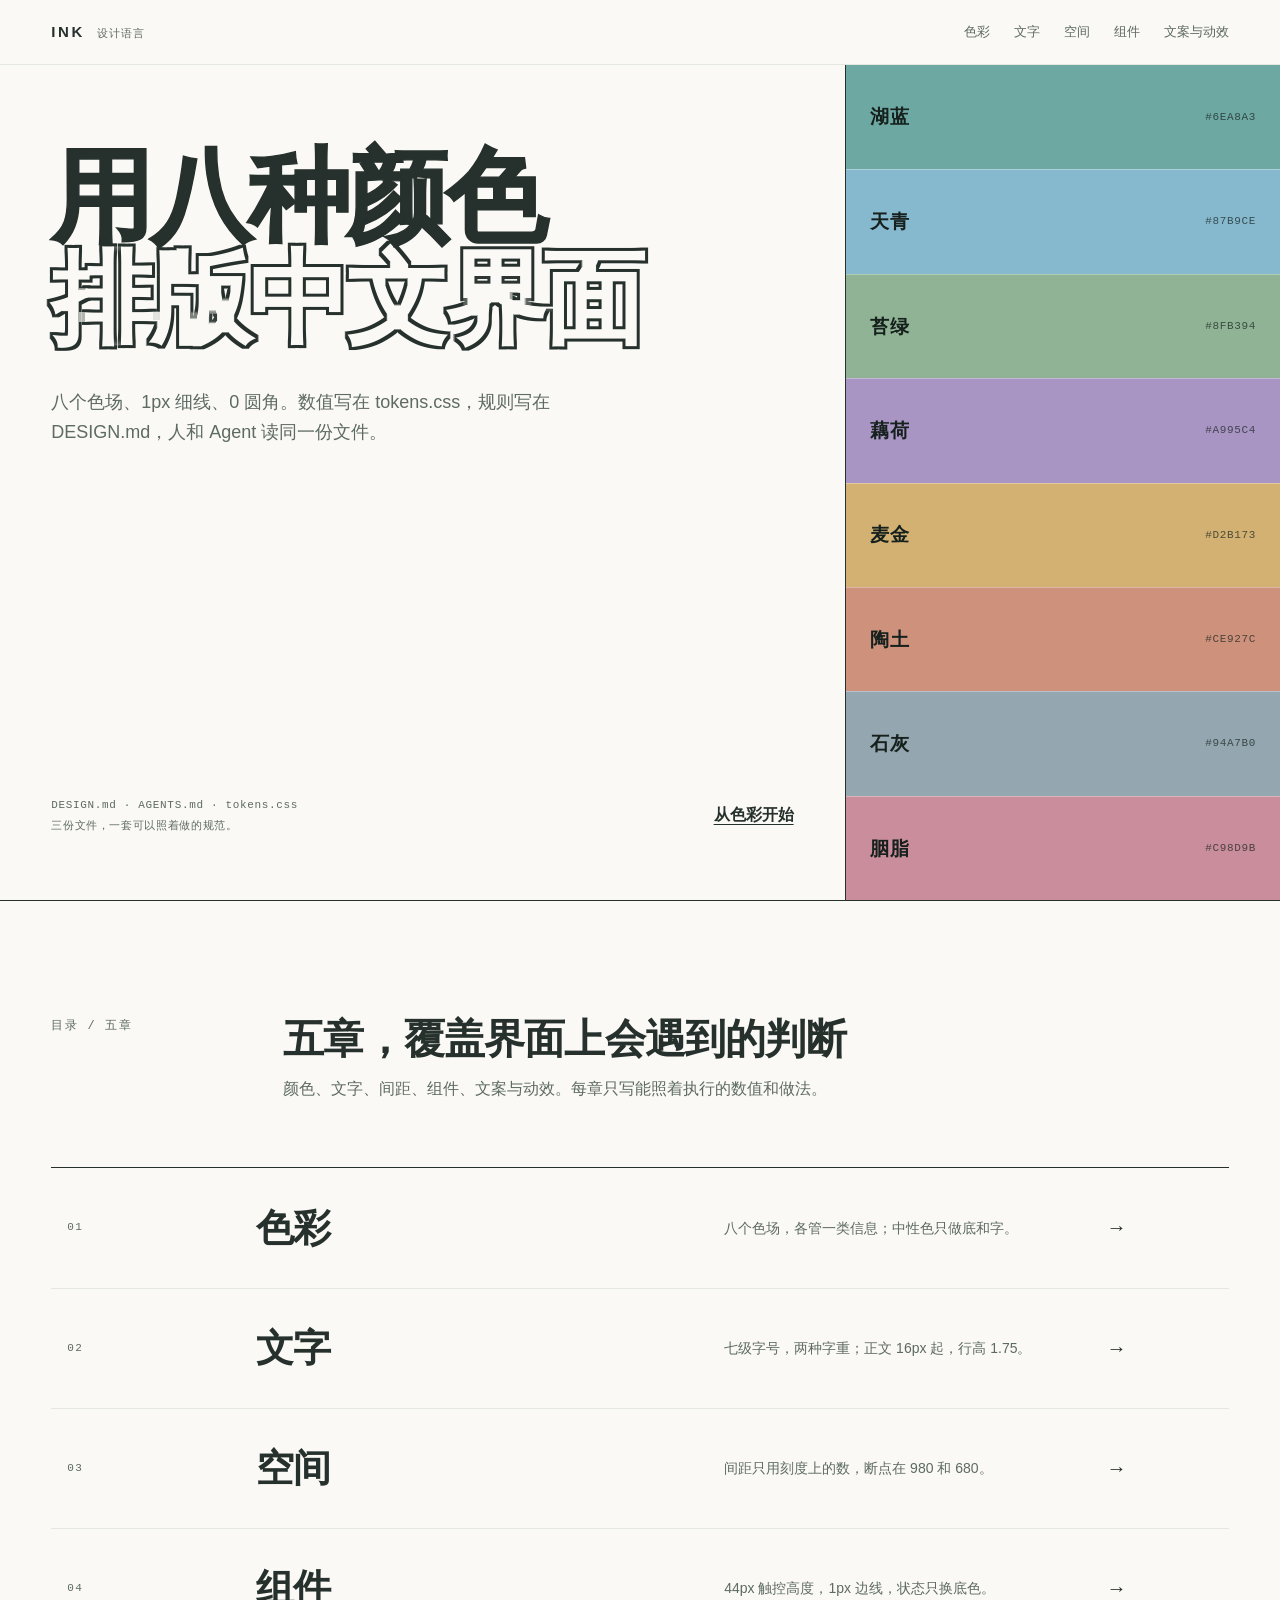
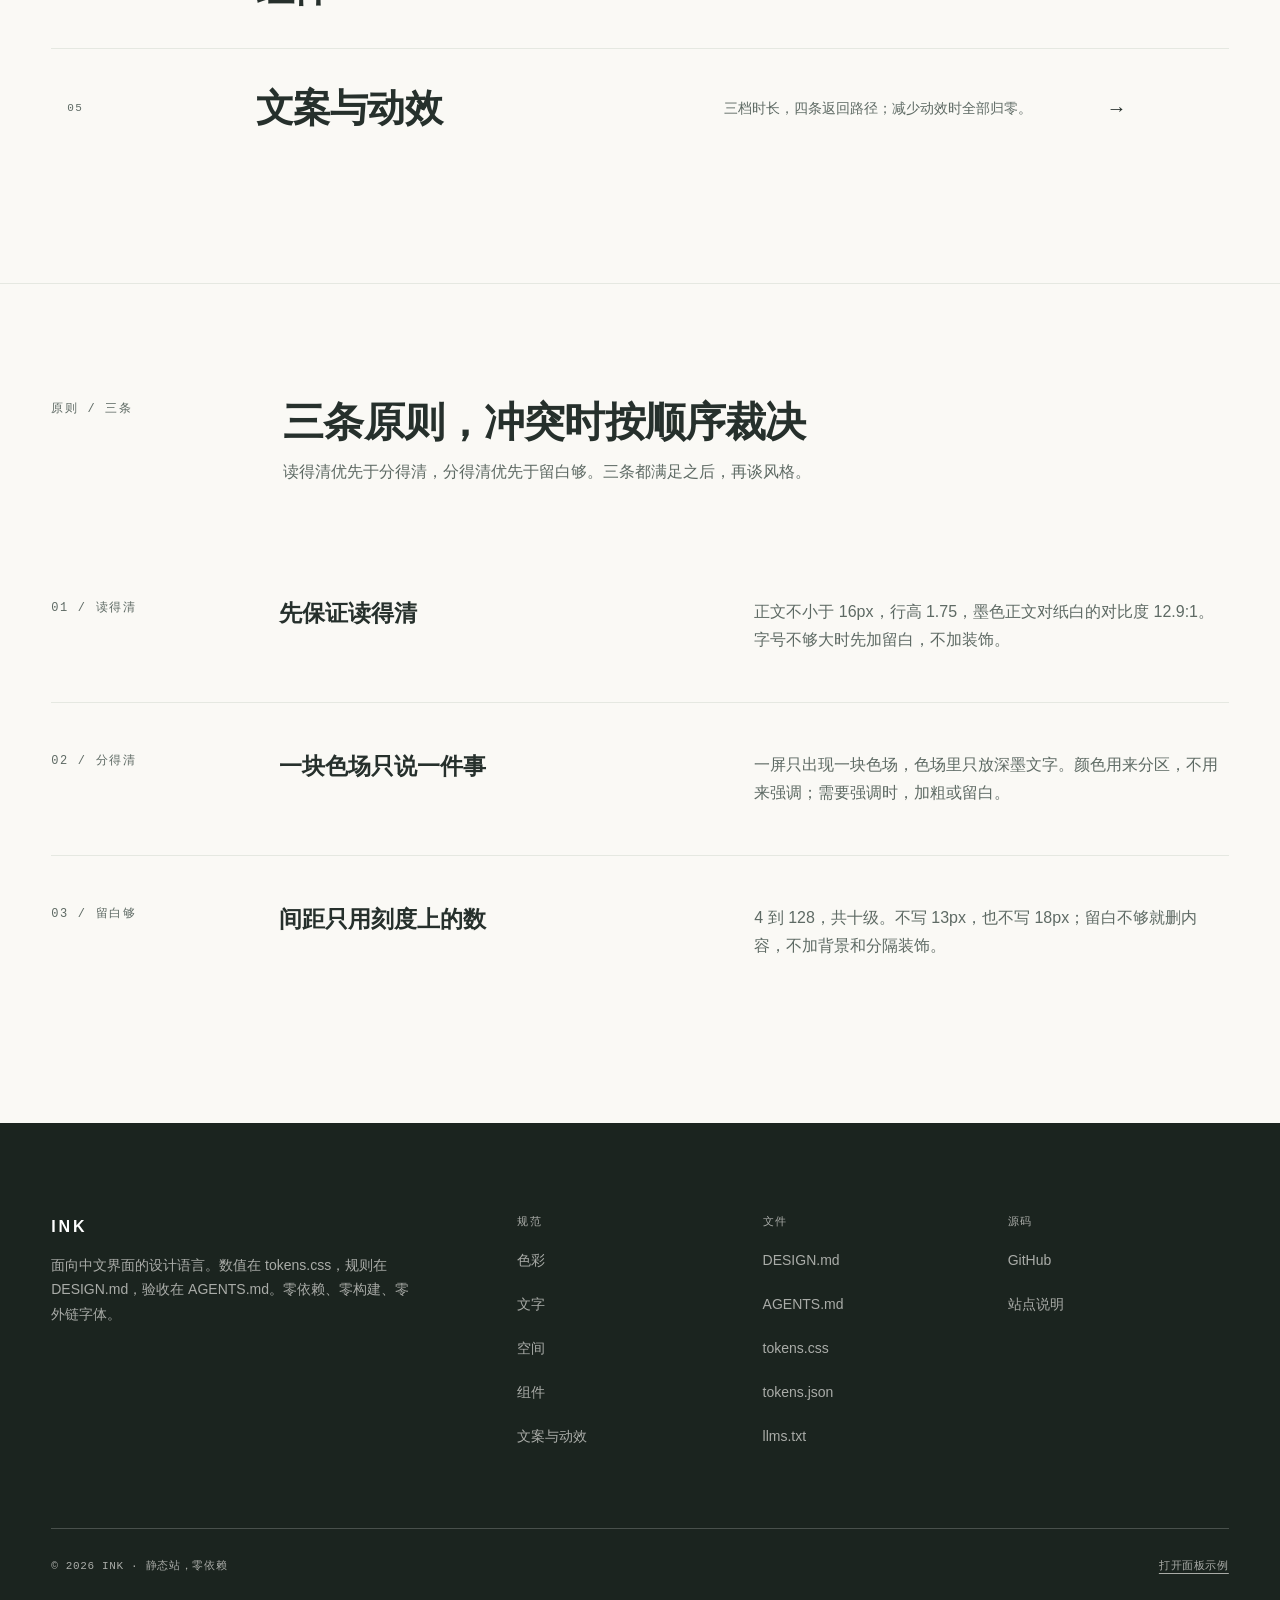
==== commit 7e6ab02a: "update: INK Design Language site" ====
--- a/index.html
+++ b/index.html
@@ -20,6 +20,32 @@
 <body>
 <a class="skip-link" href="#main">跳到正文</a>
 
+<svg class="svg-defs" aria-hidden="true" focusable="false" width="0" height="0">
+  <defs>
+    <filter id="ink-outline" x="-16%" y="-16%" width="132%" height="132%" color-interpolation-filters="sRGB">
+      <feMorphology in="SourceAlpha" operator="dilate" radius="3" result="fat"></feMorphology>
+      <feMorphology in="fat" operator="erode" radius="3" result="inner"></feMorphology>
+      <feComposite in="fat" in2="inner" operator="out" result="ring"></feComposite>
+      <feFlood></feFlood>
+      <feComposite in2="ring" operator="in"></feComposite>
+    </filter>
+    <filter id="ink-outline-md" x="-16%" y="-16%" width="132%" height="132%" color-interpolation-filters="sRGB">
+      <feMorphology in="SourceAlpha" operator="dilate" radius="2" result="fat"></feMorphology>
+      <feMorphology in="fat" operator="erode" radius="2" result="inner"></feMorphology>
+      <feComposite in="fat" in2="inner" operator="out" result="ring"></feComposite>
+      <feFlood></feFlood>
+      <feComposite in2="ring" operator="in"></feComposite>
+    </filter>
+    <filter id="ink-outline-sm" x="-16%" y="-16%" width="132%" height="132%" color-interpolation-filters="sRGB">
+      <feMorphology in="SourceAlpha" operator="dilate" radius="1" result="fat"></feMorphology>
+      <feMorphology in="fat" operator="erode" radius="1" result="inner"></feMorphology>
+      <feComposite in="fat" in2="inner" operator="out" result="ring"></feComposite>
+      <feFlood></feFlood>
+      <feComposite in2="ring" operator="in"></feComposite>
+    </filter>
+  </defs>
+</svg>
+
 <header class="site-header">
   <div class="wrap">
     <div class="site-header__inner">
--- a/tokens.css
+++ b/tokens.css
@@ -52,12 +52,16 @@
   /* --- 字体 ----------------------------------------------------------- */
   --ink-font: -apple-system, BlinkMacSystemFont, "Segoe UI", "PingFang SC",
     "HarmonyOS Sans SC", "Noto Sans SC", "Microsoft YaHei", sans-serif;
+  /* 展示栈：等线/苹方这类几何黑体，笔画均匀、字洞大，适合做整字空心。 */
+  --ink-font-display: "DengXian", "PingFang SC", "HarmonyOS Sans SC",
+    "Noto Sans SC", "Microsoft YaHei", sans-serif;
   --ink-font-mono: "Cascadia Code", "SFMono-Regular", Consolas,
     "Liberation Mono", monospace;
 
   /* --- 字重与字号 ----------------------------------------------------- */
   --ink-weight-body: 400;
-  --ink-weight-display: 600;
+  --ink-weight-display: 600;   /* 章节标题、小节标题 */
+  --ink-weight-hero: 700;      /* 首屏两行：等线 Bold / 苹方 Semibold */
   --ink-weight-strong: 600;
 
   --ink-size-display: clamp(3.25rem, 8vw, 7.5rem);    /* 52 → 120px */
@@ -75,7 +79,9 @@
   --ink-leading-body: 1.75;
   --ink-tracking-display: -0.035em;
   --ink-tracking-label: 0.14em;
-  --ink-stroke-display: 1.6px;   /* 轮廓字描边；980 → 1.4，680 → 1.2 */
+  --ink-stroke-display: 2.4px;   /* 轮廓字兜底描边；980 → 2，680 → 1.6 */
+  --ink-stroke-solid: 1.4px;     /* 首屏实心行加粗描边；680 → 1px */
+
 
   /* --- 间距：只用这十个数 --------------------------------------------- */
   --ink-space-1: 4px;
--- a/assets/site.css
+++ b/assets/site.css
@@ -192,18 +192,24 @@
 
 .display {
   margin: 0;
+  font-family: var(--ink-font-display);
   font-size: var(--ink-size-display);
-  font-weight: var(--ink-weight-display);
+  font-weight: var(--ink-weight-hero);
   line-height: var(--ink-leading-display);
   letter-spacing: var(--ink-tracking-display);
   color: var(--ink-text-primary);
 }
 
-.display__line { display: block; }
-
-/* 轮廓字：整字空心，与方向 B（瑞士海报）样张同一做法。
-   600 字重 + 1.6px 墨色描边，形状填透明；描边宽度小于笔画宽度，
-   所以空心只沿每根笔画走一圈，不会把整字糊成一块。 */
+.display__line {
+  display: block;
+  -webkit-text-stroke: var(--ink-stroke-solid) var(--ink-ink);
+}
+
+
+/* 轮廓字：整字空心。不是沿每根笔画描边（那样笔画之间会断开、密集处发糊），
+   而是先用 SVG feMorphology 把整个字形外扩合并，再减去内缩形状，只留外轮廓环。
+   滤镜定义在 index.html 顶部（#ink-outline / -md / -sm），三档半径见 site.css 断点。
+   不支持 URL 滤镜时退回 2.4px 墨色描边，观感接近但笔画不合并。 */
 .display__outline {
   display: block;
   color: transparent;
@@ -211,9 +217,23 @@
   -webkit-text-stroke: var(--ink-stroke-display) var(--ink-ink);
 }
 
-@supports not (-webkit-text-stroke: 1px black) {
-  .display__outline { color: var(--ink-ink); }
-}
+@supports (filter: blur(0px)) {
+  .display__outline {
+    color: var(--ink-ink);
+    -webkit-text-fill-color: var(--ink-ink);
+    -webkit-text-stroke-width: 0;
+    filter: url(#ink-outline);
+  }
+}
+
+.svg-defs {
+  position: absolute;
+  width: 0;
+  height: 0;
+  overflow: hidden;
+}
+
+.svg-defs feFlood { flood-color: var(--ink-ink); }
 
 .hero__lead {
   max-width: 30em;
@@ -889,8 +909,9 @@
 }
 
 .sample--display {
+  font-family: var(--ink-font-display);
   font-size: var(--ink-size-display);
-  font-weight: var(--ink-weight-display);
+  font-weight: var(--ink-weight-hero);
   line-height: var(--ink-leading-display);
   letter-spacing: var(--ink-tracking-display);
 }
@@ -1204,11 +1225,16 @@
 }
 
 @media (max-width: 980px) {
-  .display__outline { -webkit-text-stroke-width: 1.4px; }
+  .display__outline { -webkit-text-stroke-width: 2px; }
+  @supports (filter: blur(0px)) {
+    .display__outline { filter: url(#ink-outline-md); }
+  }
 }
 
 @media (max-width: 680px) {
   .brand__sub { display: none; }
+
+  .display__line { -webkit-text-stroke-width: 1px; }
 
   .site-nav {
     gap: var(--ink-space-3);
@@ -1228,7 +1254,10 @@
     padding: var(--ink-space-6) var(--ink-gutter) var(--ink-space-7);
   }
 
-  .display__outline { -webkit-text-stroke-width: 1.2px; }
+  .display__outline { -webkit-text-stroke-width: 1.6px; }
+  @supports (filter: blur(0px)) {
+    .display__outline { filter: url(#ink-outline-sm); }
+  }
 
   .hero__foot { flex-direction: column; align-items: flex-start; gap: var(--ink-space-3); }
 
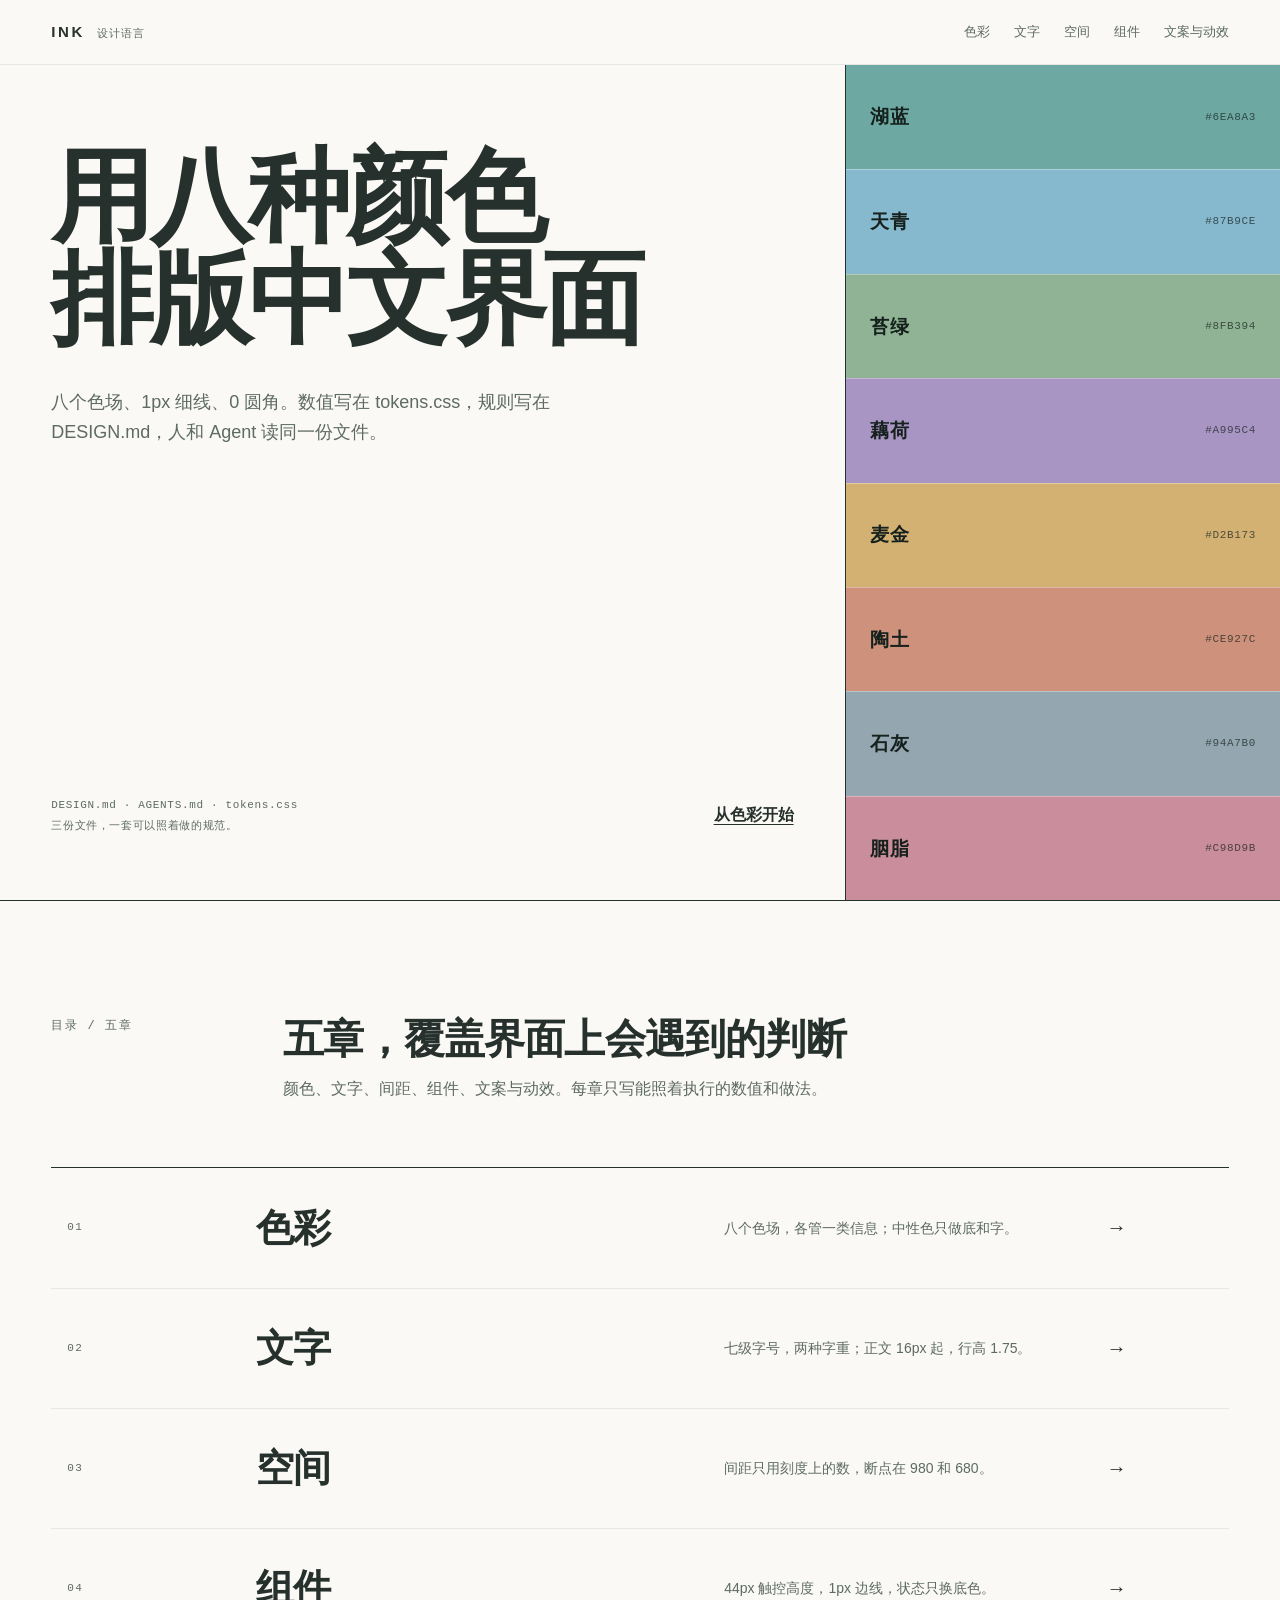
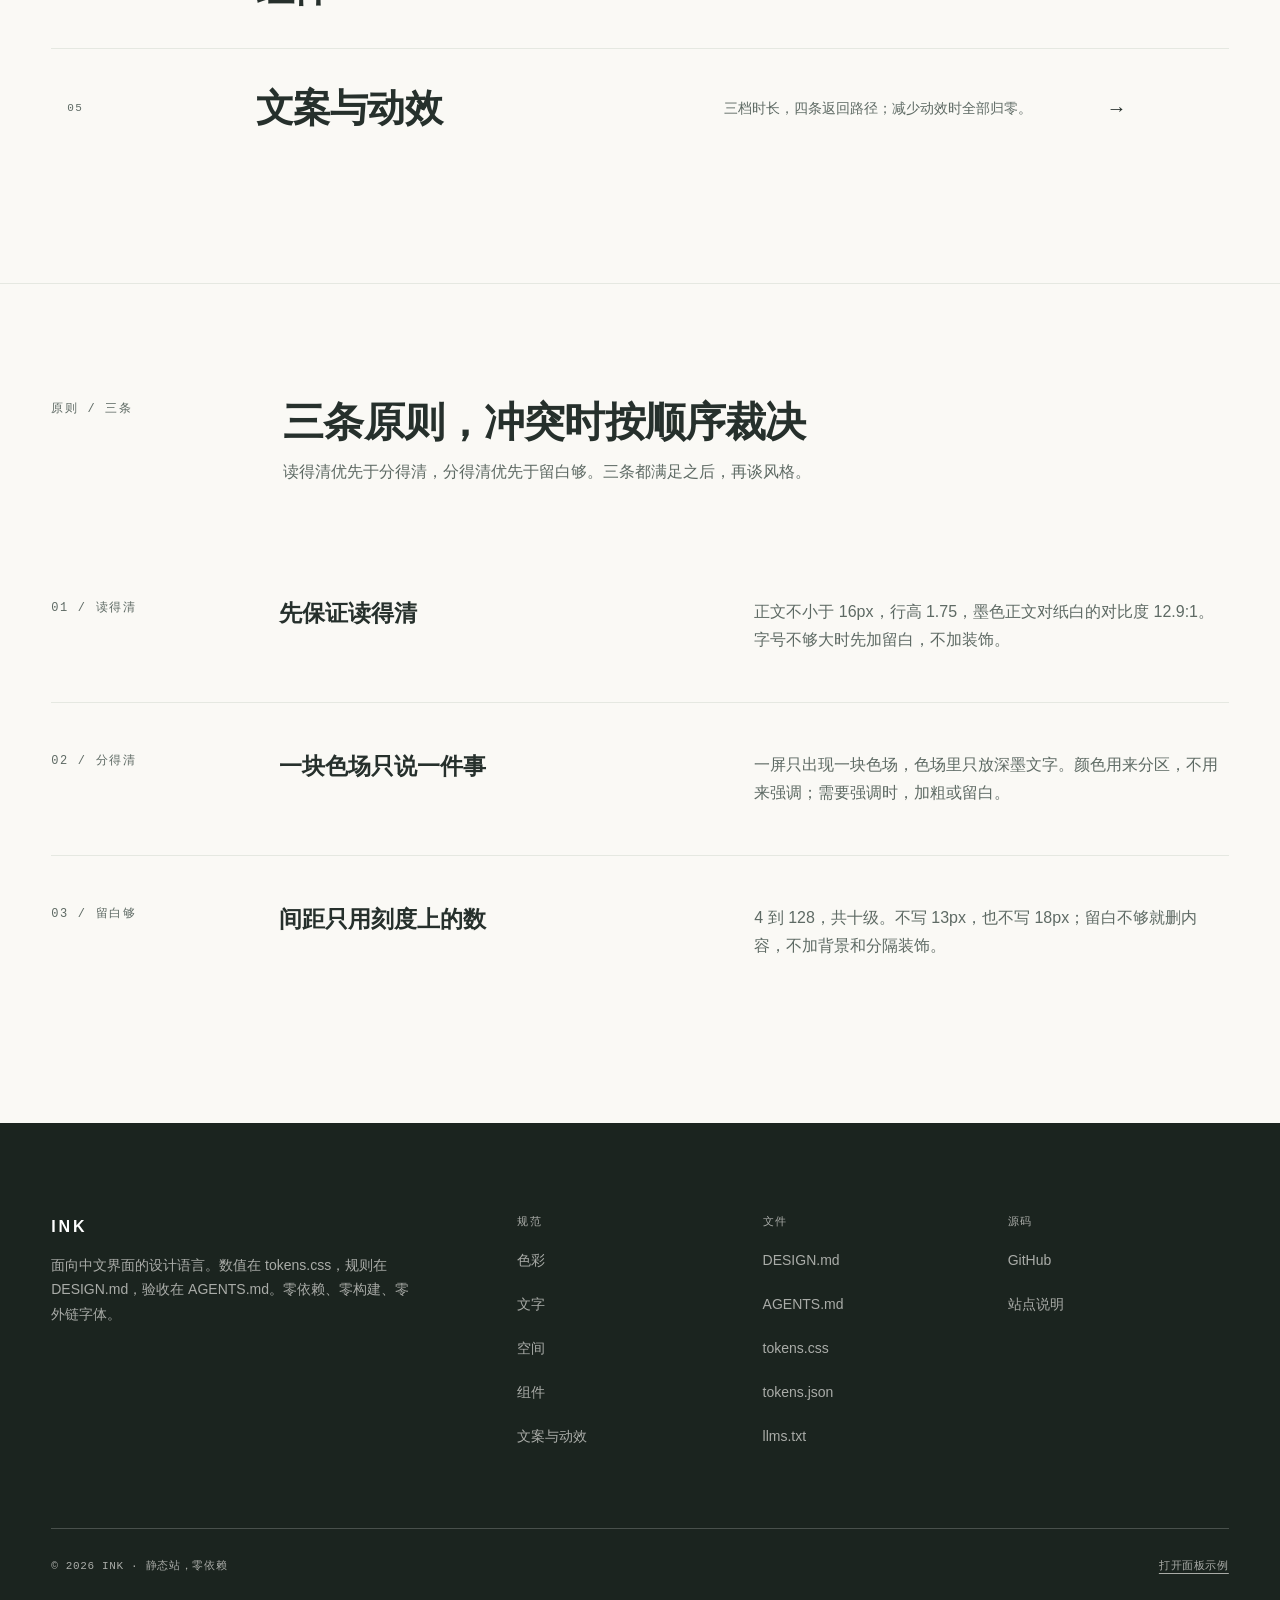
==== commit 32befdce: "update: INK Design Language site" ====
--- a/index.html
+++ b/index.html
@@ -20,32 +20,6 @@
 <body>
 <a class="skip-link" href="#main">跳到正文</a>
 
-<svg class="svg-defs" aria-hidden="true" focusable="false" width="0" height="0">
-  <defs>
-    <filter id="ink-outline" x="-16%" y="-16%" width="132%" height="132%" color-interpolation-filters="sRGB">
-      <feMorphology in="SourceAlpha" operator="dilate" radius="3" result="fat"></feMorphology>
-      <feMorphology in="fat" operator="erode" radius="3" result="inner"></feMorphology>
-      <feComposite in="fat" in2="inner" operator="out" result="ring"></feComposite>
-      <feFlood></feFlood>
-      <feComposite in2="ring" operator="in"></feComposite>
-    </filter>
-    <filter id="ink-outline-md" x="-16%" y="-16%" width="132%" height="132%" color-interpolation-filters="sRGB">
-      <feMorphology in="SourceAlpha" operator="dilate" radius="2" result="fat"></feMorphology>
-      <feMorphology in="fat" operator="erode" radius="2" result="inner"></feMorphology>
-      <feComposite in="fat" in2="inner" operator="out" result="ring"></feComposite>
-      <feFlood></feFlood>
-      <feComposite in2="ring" operator="in"></feComposite>
-    </filter>
-    <filter id="ink-outline-sm" x="-16%" y="-16%" width="132%" height="132%" color-interpolation-filters="sRGB">
-      <feMorphology in="SourceAlpha" operator="dilate" radius="1" result="fat"></feMorphology>
-      <feMorphology in="fat" operator="erode" radius="1" result="inner"></feMorphology>
-      <feComposite in="fat" in2="inner" operator="out" result="ring"></feComposite>
-      <feFlood></feFlood>
-      <feComposite in2="ring" operator="in"></feComposite>
-    </filter>
-  </defs>
-</svg>
-
 <header class="site-header">
   <div class="wrap">
     <div class="site-header__inner">
@@ -66,7 +40,7 @@
     <div class="hero__copy">
       <h1 class="display" id="hero-title">
         <span class="display__line rise" style="--i: 0">用八种颜色</span>
-        <span class="display__outline rise" style="--i: 1">排版中文界面</span>
+        <span class="display__line rise" style="--i: 1">排版中文界面</span>
       </h1>
       <p class="hero__lead rise" style="--i: 2">八个色场、1px 细线、0 圆角。数值写在 tokens.css，规则写在 DESIGN.md，人和 Agent 读同一份文件。</p>
       <div class="hero__foot">
--- a/tokens.css
+++ b/tokens.css
@@ -1,6 +1,6 @@
 /* ==========================================================================
    INK Design Language · tokens.css
-   v1.1 · implementation 1.1.0 · 2026-10
+   v1.1 · implementation 1.1.2 · 2026-10
    --------------------------------------------------------------------------
    全站唯一的数值来源。改视觉先改这里，再同步：
    - site/tokens.json   （machine twin，由 tools/sync_tokens.py 生成）
@@ -52,7 +52,7 @@
   /* --- 字体 ----------------------------------------------------------- */
   --ink-font: -apple-system, BlinkMacSystemFont, "Segoe UI", "PingFang SC",
     "HarmonyOS Sans SC", "Noto Sans SC", "Microsoft YaHei", sans-serif;
-  /* 展示栈：等线/苹方这类几何黑体，笔画均匀、字洞大，适合做整字空心。 */
+  /* 展示栈：等线/苹方这类几何黑体，笔画均匀、字洞大，用于首屏大字。 */
   --ink-font-display: "DengXian", "PingFang SC", "HarmonyOS Sans SC",
     "Noto Sans SC", "Microsoft YaHei", sans-serif;
   --ink-font-mono: "Cascadia Code", "SFMono-Regular", Consolas,
@@ -79,8 +79,6 @@
   --ink-leading-body: 1.75;
   --ink-tracking-display: -0.035em;
   --ink-tracking-label: 0.14em;
-  --ink-stroke-display: 2.4px;   /* 轮廓字兜底描边；980 → 2，680 → 1.6 */
-  --ink-stroke-solid: 1.4px;     /* 首屏实心行加粗描边；680 → 1px */
 
 
   /* --- 间距：只用这十个数 --------------------------------------------- */
--- a/assets/site.css
+++ b/assets/site.css
@@ -202,38 +202,7 @@
 
 .display__line {
   display: block;
-  -webkit-text-stroke: var(--ink-stroke-solid) var(--ink-ink);
-}
-
-
-/* 轮廓字：整字空心。不是沿每根笔画描边（那样笔画之间会断开、密集处发糊），
-   而是先用 SVG feMorphology 把整个字形外扩合并，再减去内缩形状，只留外轮廓环。
-   滤镜定义在 index.html 顶部（#ink-outline / -md / -sm），三档半径见 site.css 断点。
-   不支持 URL 滤镜时退回 2.4px 墨色描边，观感接近但笔画不合并。 */
-.display__outline {
-  display: block;
-  color: transparent;
-  -webkit-text-fill-color: transparent;
-  -webkit-text-stroke: var(--ink-stroke-display) var(--ink-ink);
-}
-
-@supports (filter: blur(0px)) {
-  .display__outline {
-    color: var(--ink-ink);
-    -webkit-text-fill-color: var(--ink-ink);
-    -webkit-text-stroke-width: 0;
-    filter: url(#ink-outline);
-  }
-}
-
-.svg-defs {
-  position: absolute;
-  width: 0;
-  height: 0;
-  overflow: hidden;
-}
-
-.svg-defs feFlood { flood-color: var(--ink-ink); }
+}
 
 .hero__lead {
   max-width: 30em;
@@ -1224,17 +1193,8 @@
   .site-footer__brand-col { grid-column: 1 / -1; }
 }
 
-@media (max-width: 980px) {
-  .display__outline { -webkit-text-stroke-width: 2px; }
-  @supports (filter: blur(0px)) {
-    .display__outline { filter: url(#ink-outline-md); }
-  }
-}
-
 @media (max-width: 680px) {
   .brand__sub { display: none; }
-
-  .display__line { -webkit-text-stroke-width: 1px; }
 
   .site-nav {
     gap: var(--ink-space-3);
@@ -1254,11 +1214,6 @@
     padding: var(--ink-space-6) var(--ink-gutter) var(--ink-space-7);
   }
 
-  .display__outline { -webkit-text-stroke-width: 1.6px; }
-  @supports (filter: blur(0px)) {
-    .display__outline { filter: url(#ink-outline-sm); }
-  }
-
   .hero__foot { flex-direction: column; align-items: flex-start; gap: var(--ink-space-3); }
 
   .hero__wall {
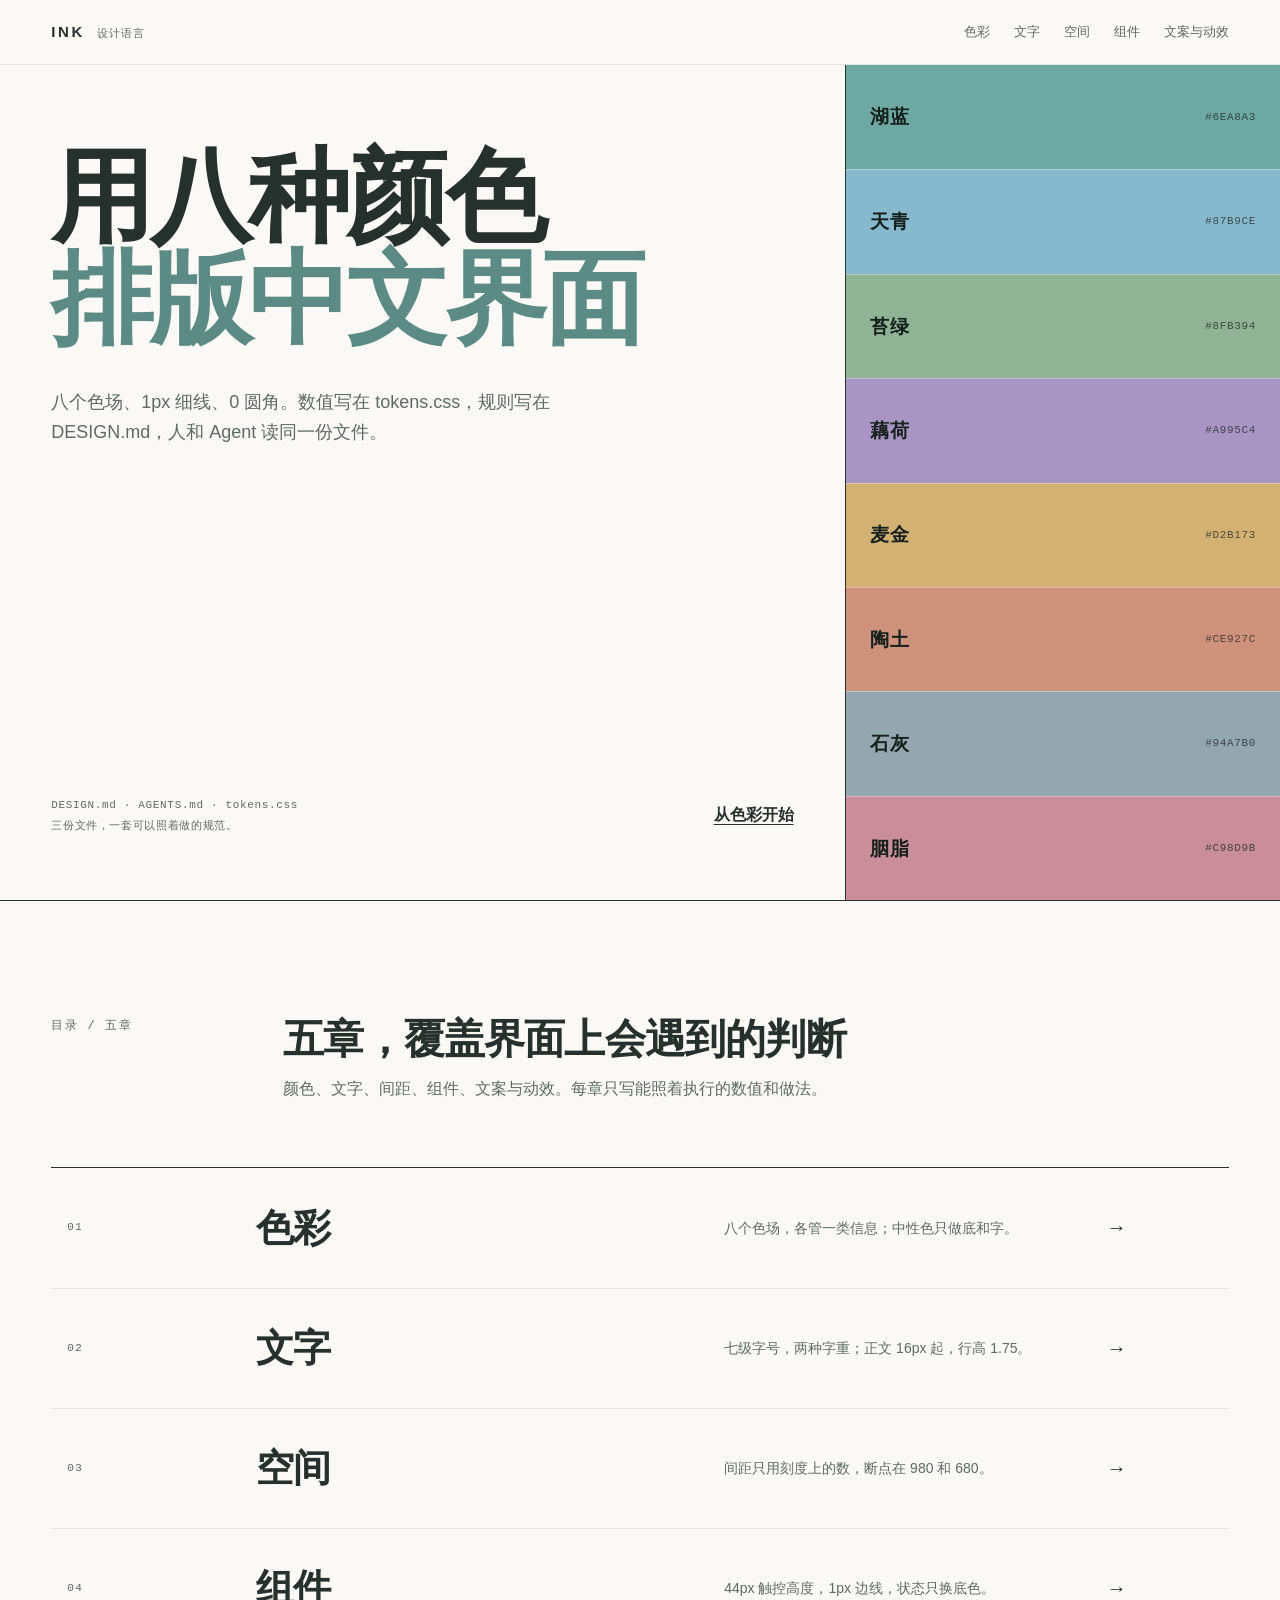
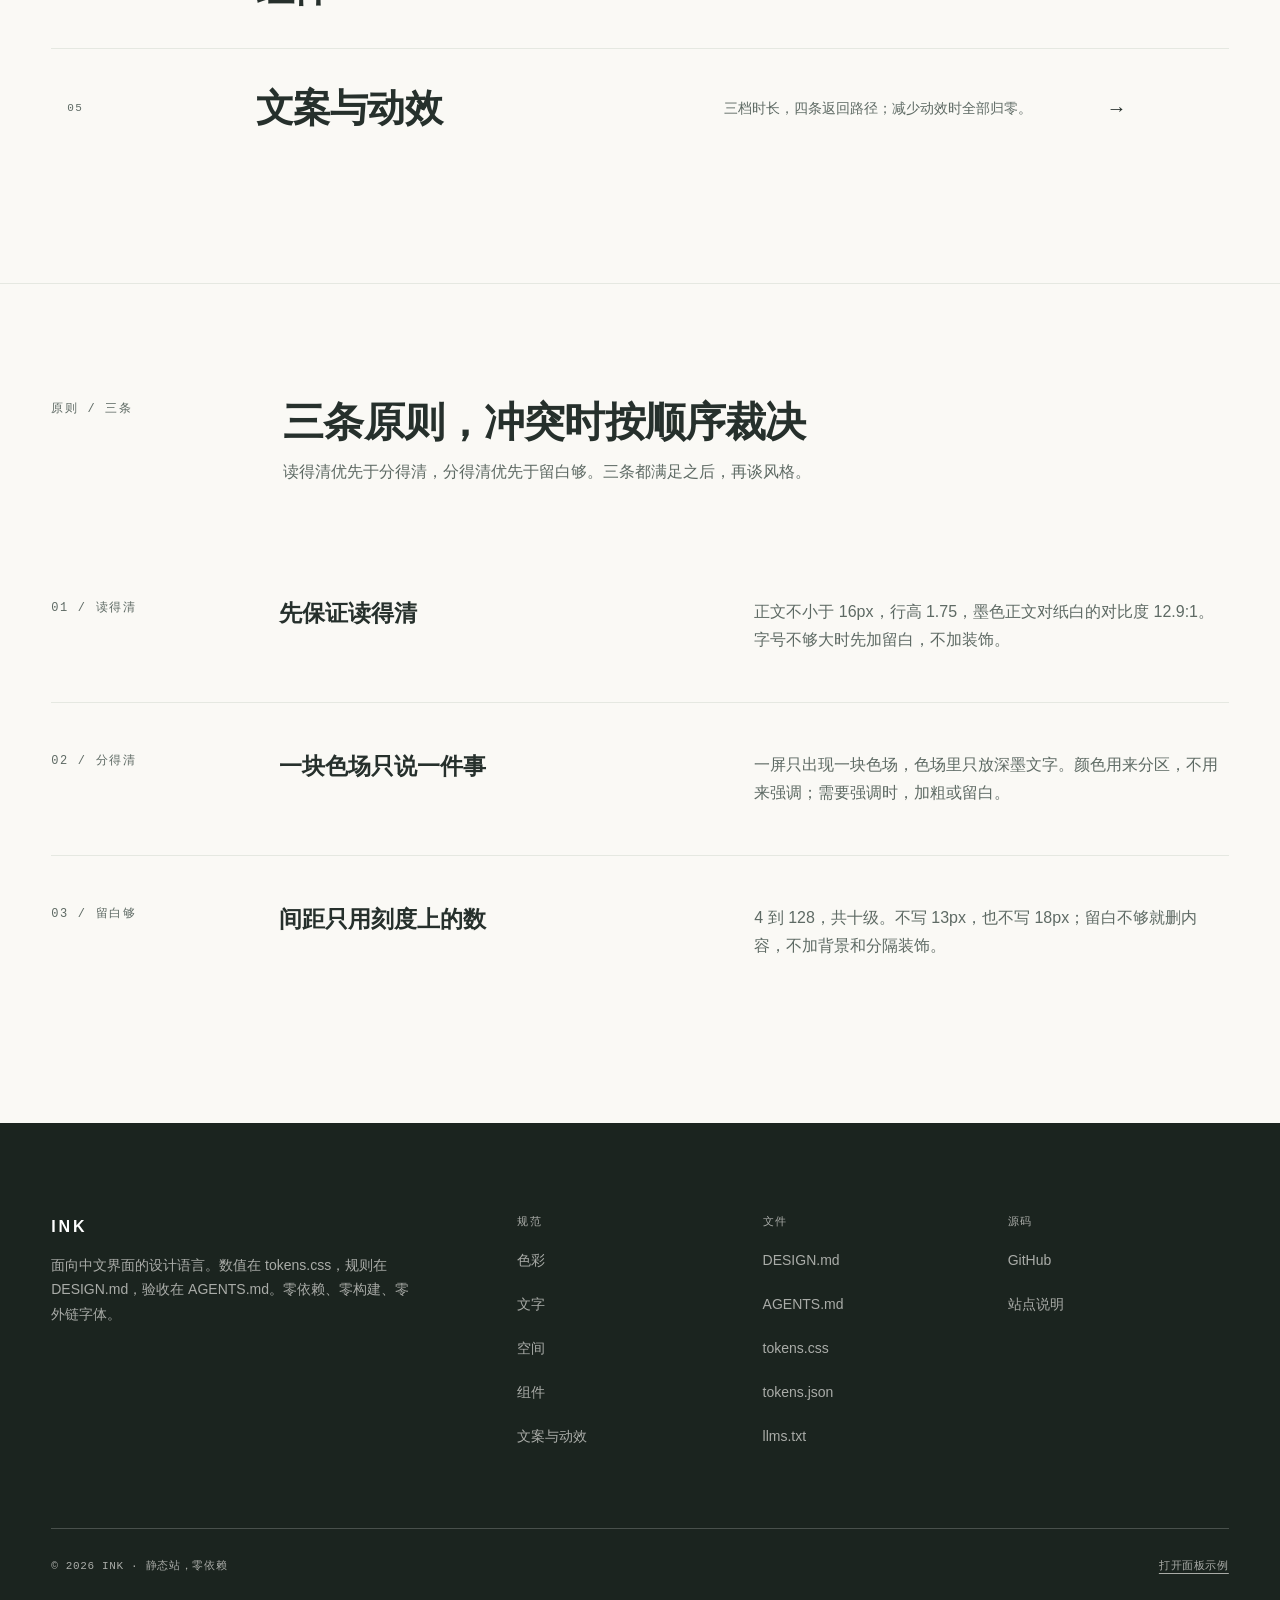
==== commit c0b82626: "update: INK Design Language site" ====
--- a/index.html
+++ b/index.html
@@ -40,7 +40,7 @@
     <div class="hero__copy">
       <h1 class="display" id="hero-title">
         <span class="display__line rise" style="--i: 0">用八种颜色</span>
-        <span class="display__line rise" style="--i: 1">排版中文界面</span>
+        <span class="display__line display__line--accent rise" style="--i: 1">排版中文界面</span>
       </h1>
       <p class="hero__lead rise" style="--i: 2">八个色场、1px 细线、0 圆角。数值写在 tokens.css，规则写在 DESIGN.md，人和 Agent 读同一份文件。</p>
       <div class="hero__foot">
--- a/tokens.css
+++ b/tokens.css
@@ -1,6 +1,6 @@
 /* ==========================================================================
    INK Design Language · tokens.css
-   v1.1 · implementation 1.1.2 · 2026-10
+   v1.1 · implementation 1.1.3 · 2026-10
    --------------------------------------------------------------------------
    全站唯一的数值来源。改视觉先改这里，再同步：
    - site/tokens.json   （machine twin，由 tools/sync_tokens.py 生成）
@@ -37,6 +37,7 @@
   --ink-text-primary: var(--ink-ink);
   --ink-text-secondary: var(--ink-ink-secondary);
   --ink-text-muted: var(--ink-ink-muted);
+  --ink-text-lake: #5C8A85;   /* 湖蓝文字色（湖蓝 75% + 墨 25%）：纸白底 3.67:1，仅大号标题 */
   --ink-text-secondary-on-ink: rgba(250, 249, 245, 0.64);
   --ink-line-on-ink: rgba(255, 255, 255, 0.2);     /* 深墨上的细线 */
   --ink-band-line: rgba(255, 255, 255, 0.32);       /* 色场之间的细线 */
--- a/assets/site.css
+++ b/assets/site.css
@@ -202,6 +202,10 @@
 
 .display__line {
   display: block;
+}
+
+.display__line--accent {
+  color: var(--ink-text-lake);
 }
 
 .hero__lead {
